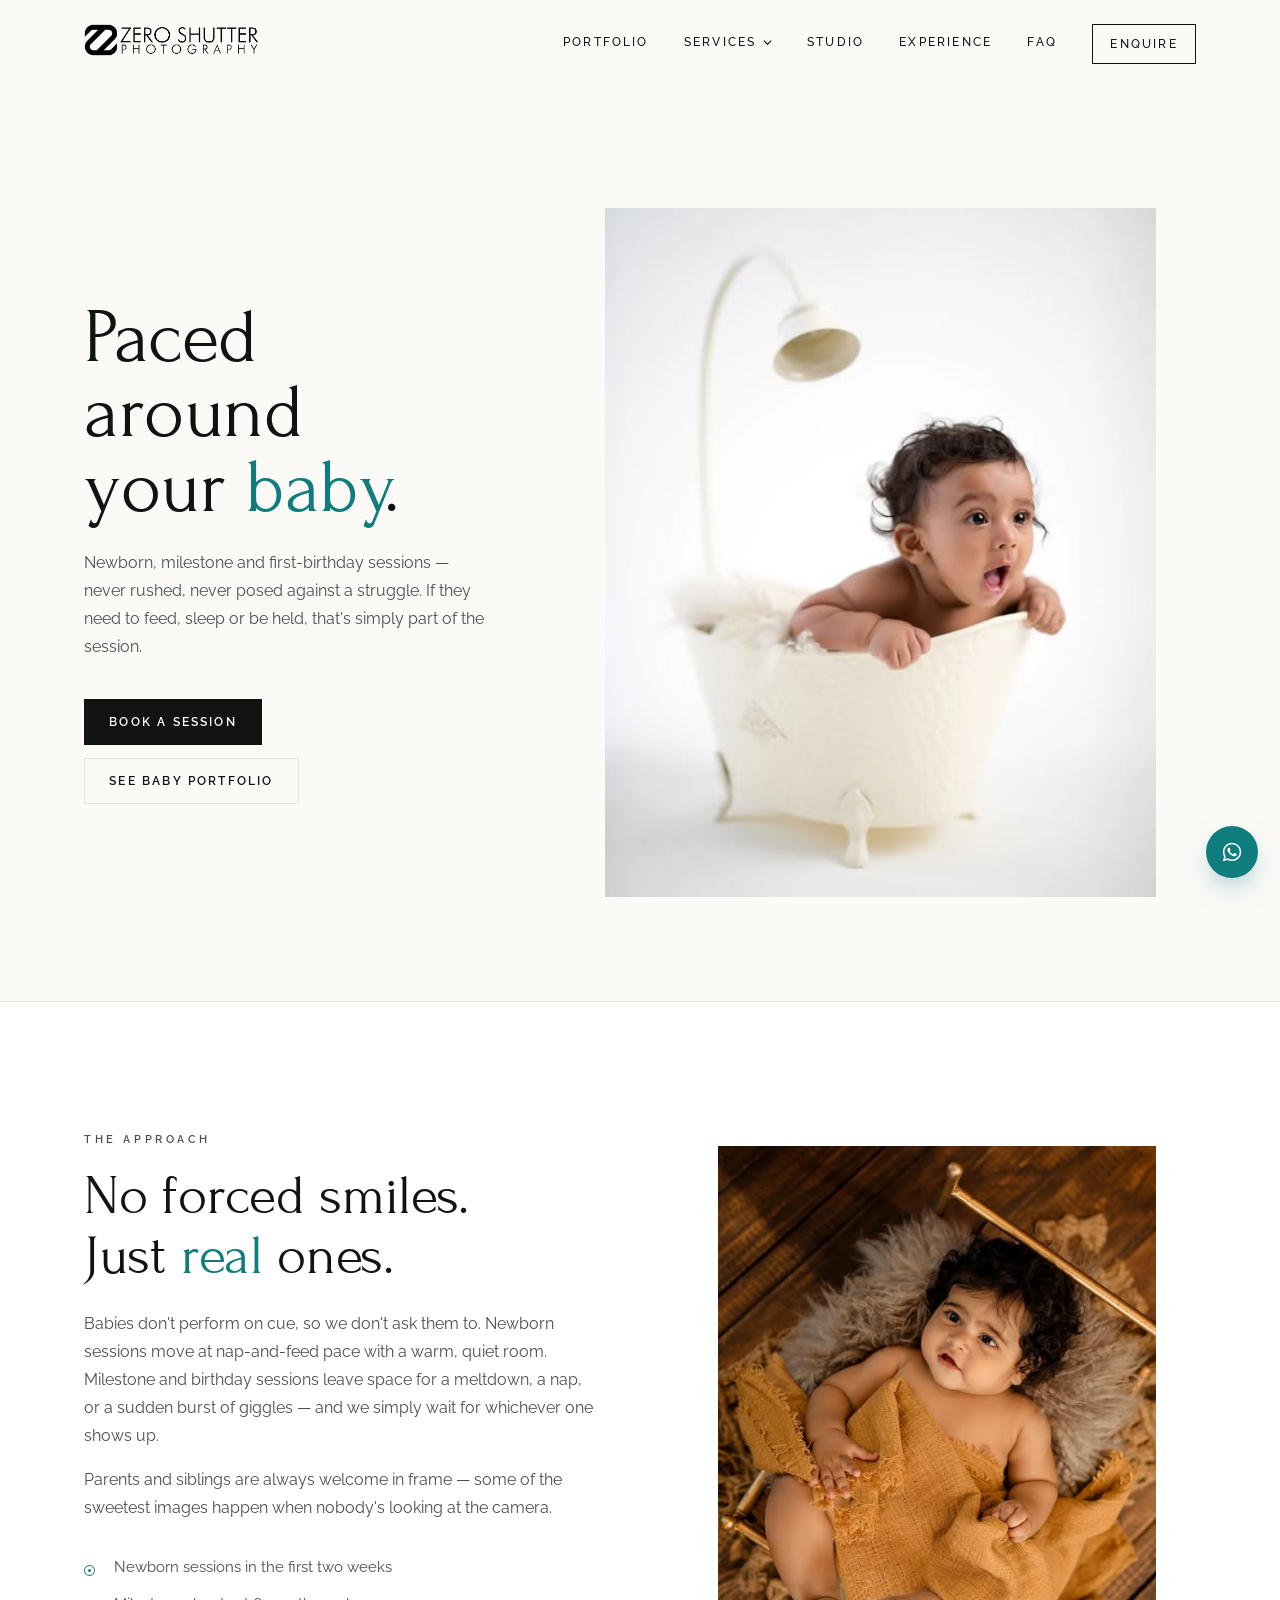
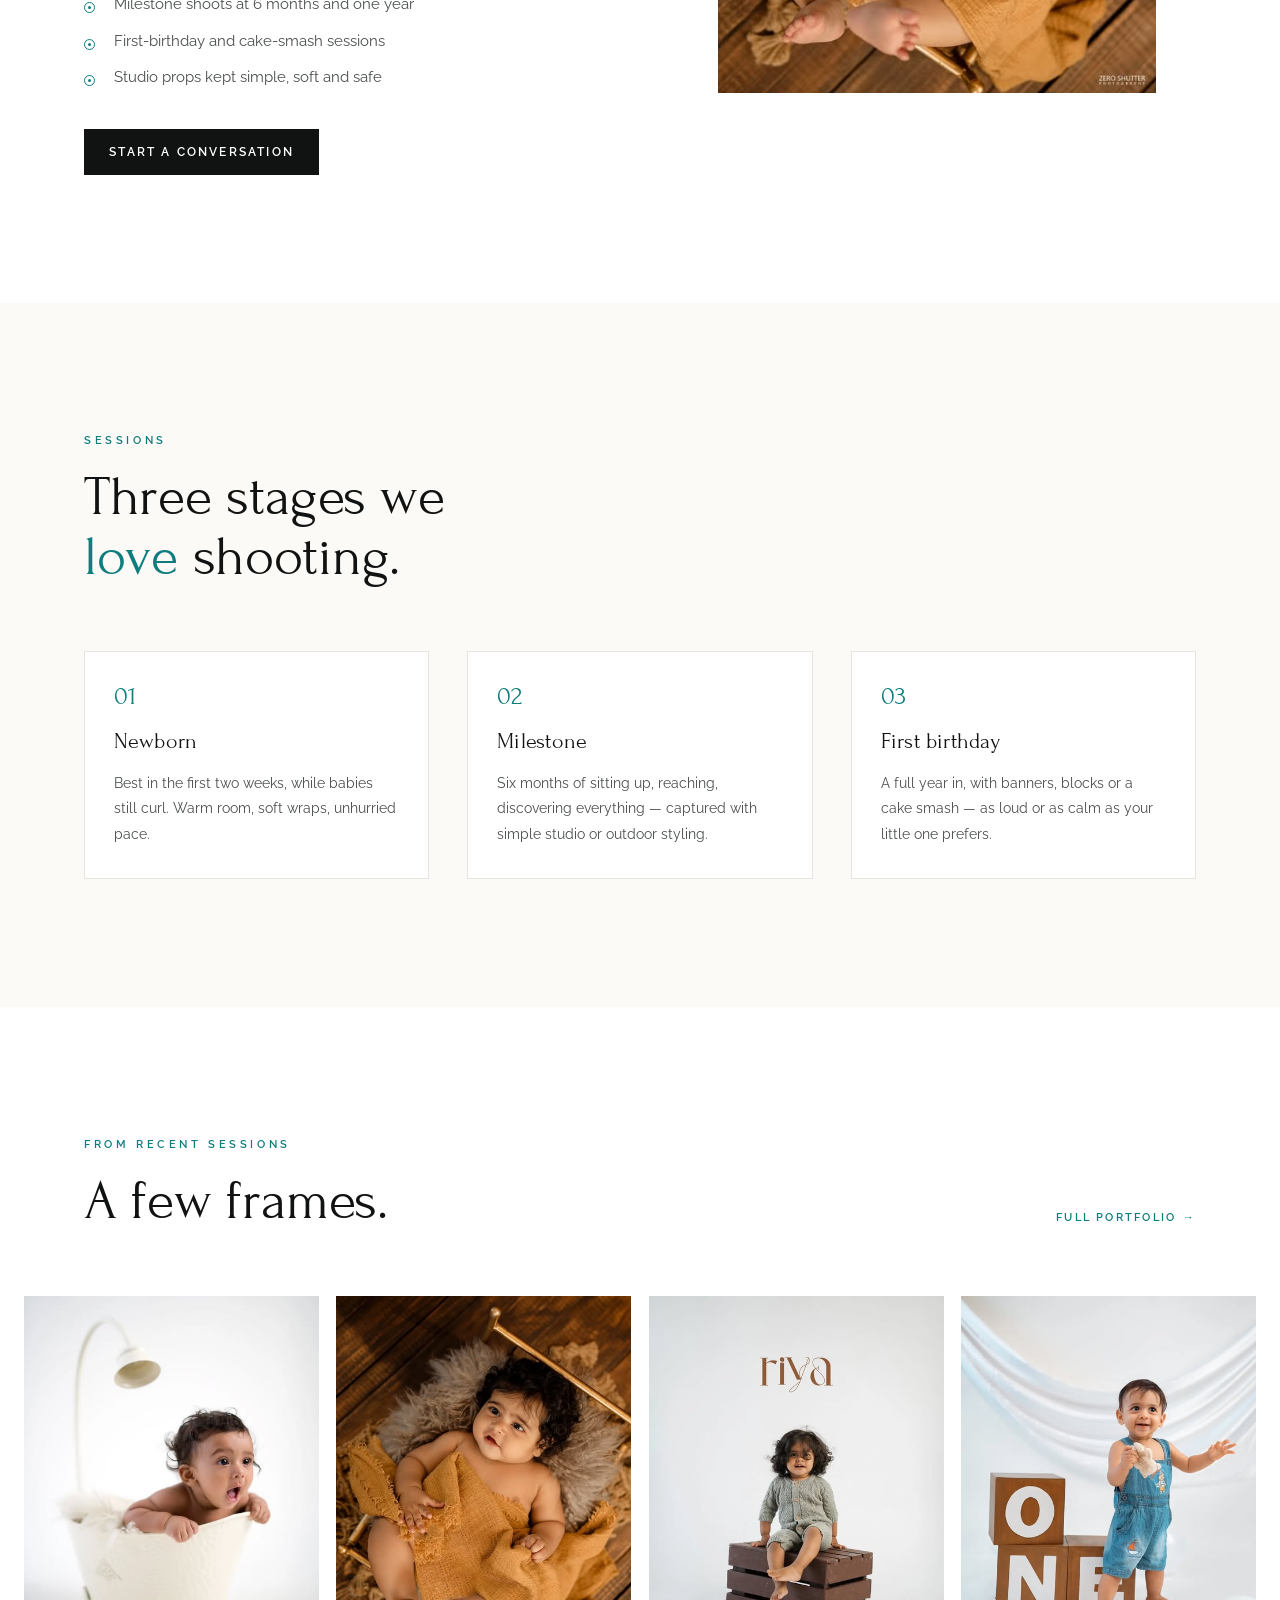
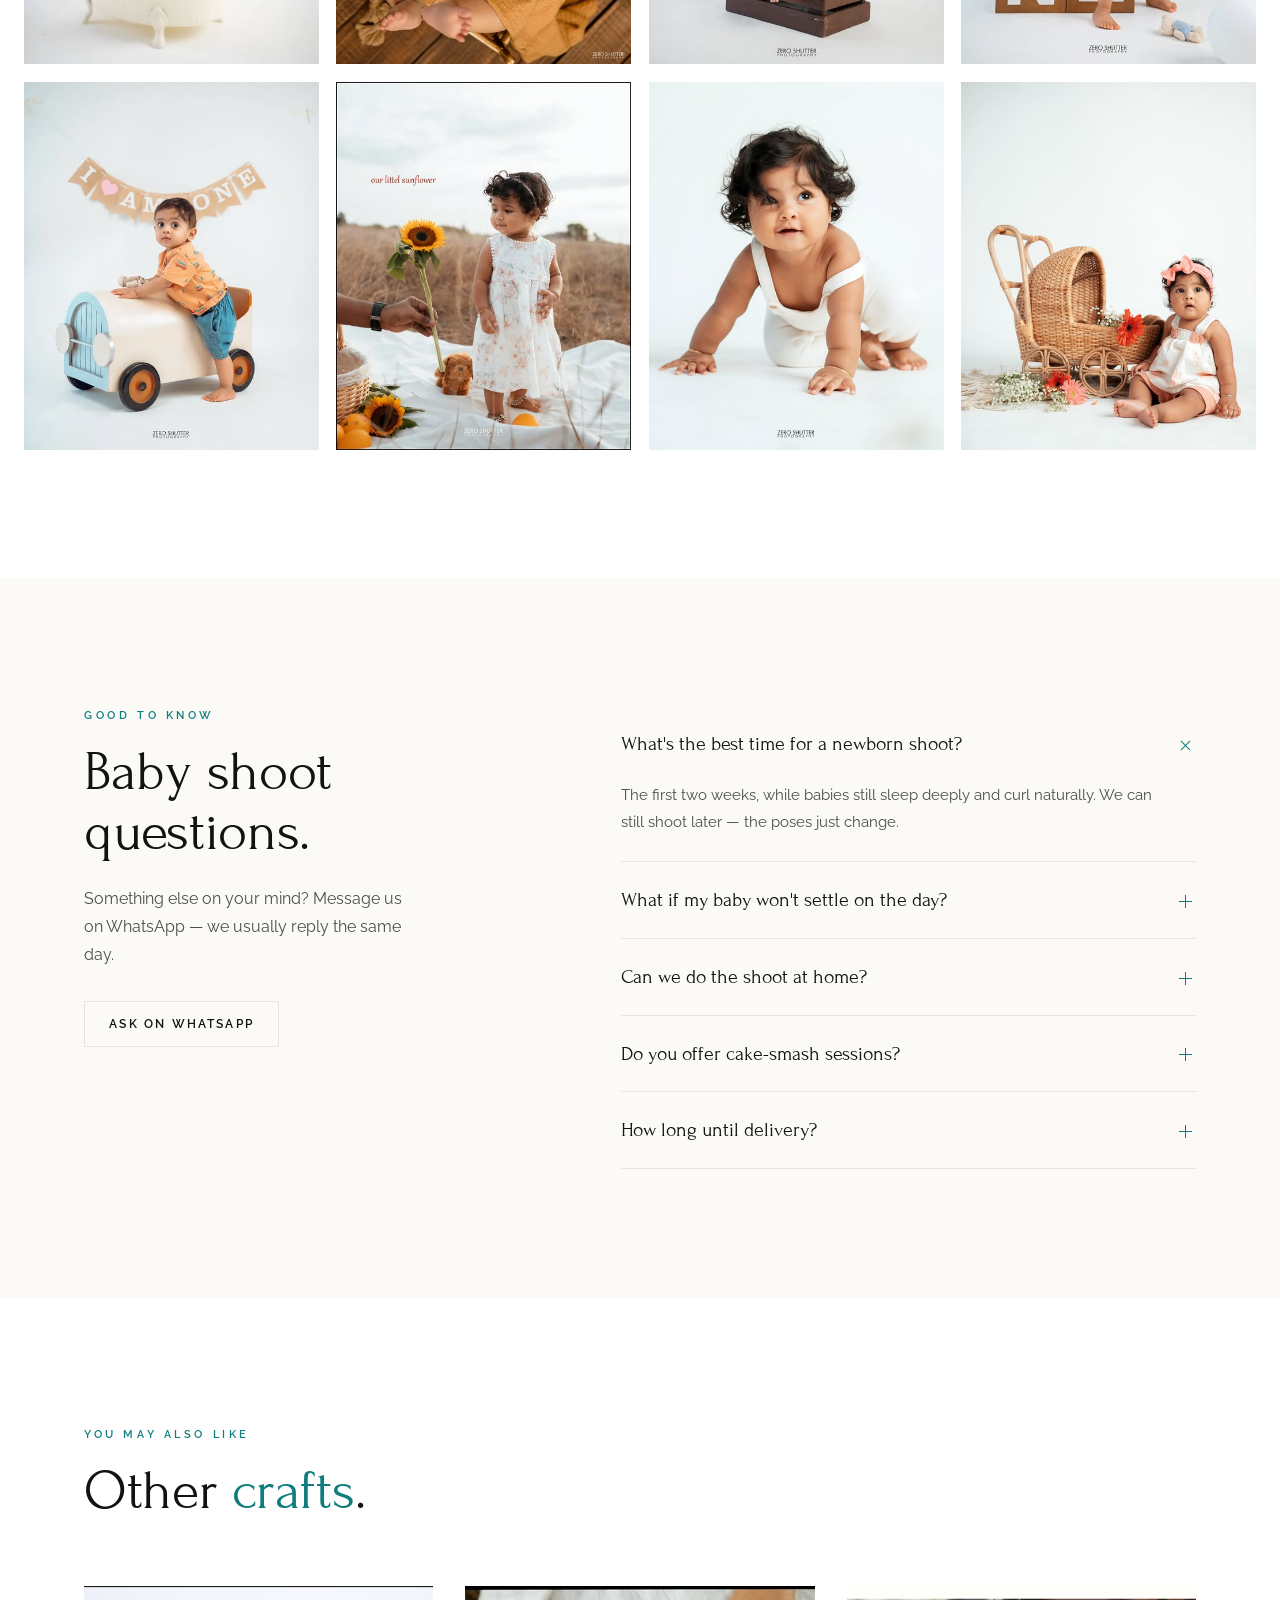
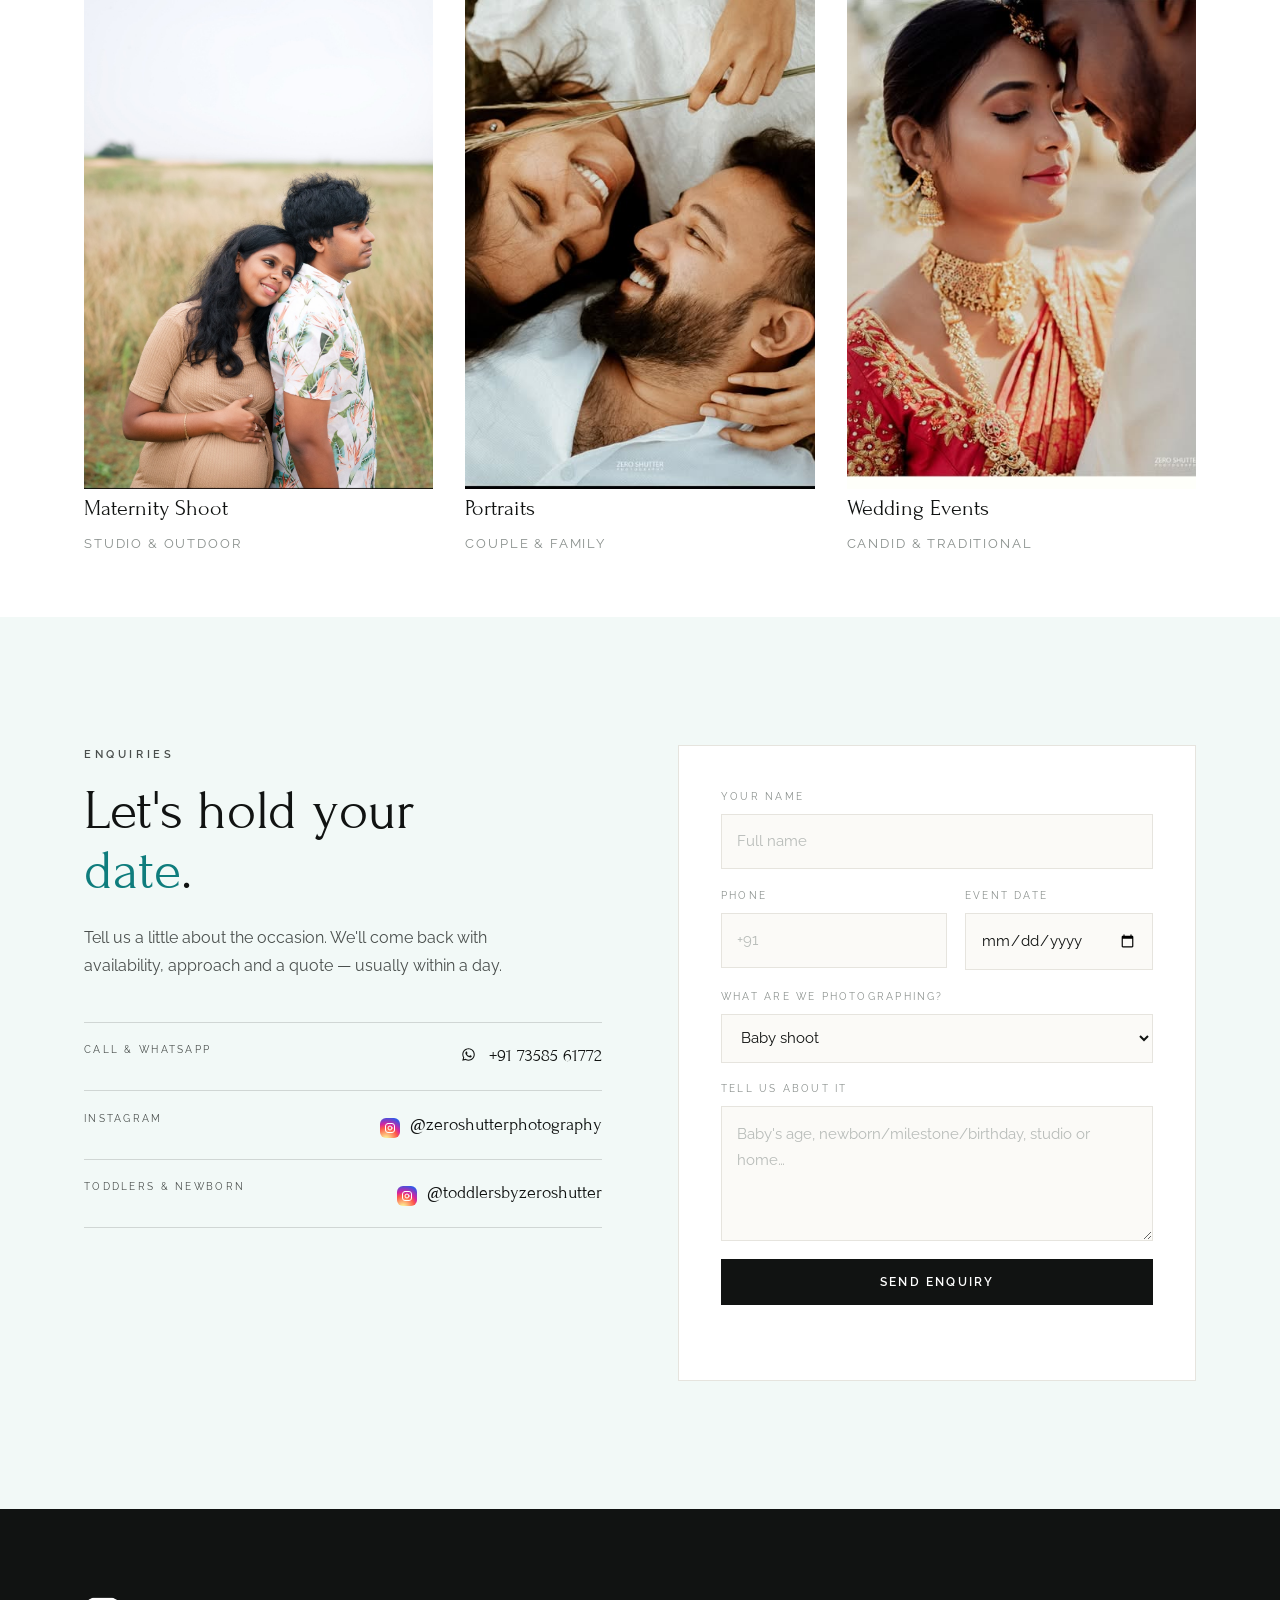
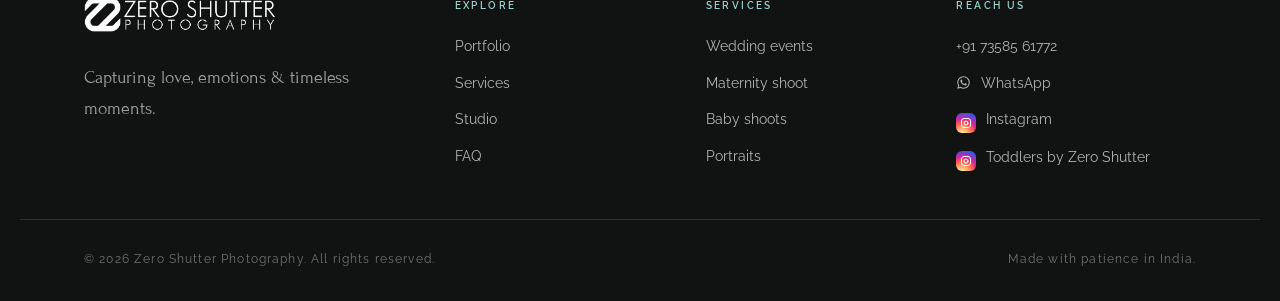
==== baby-shoots.html @ 2035a91a "Add real HD maternity and family photos, replace remaining placeholders Maternity: built a real 4-ph" ====
<!DOCTYPE html>
<html lang="en">
<head>
<meta charset="UTF-8">
<meta name="viewport" content="width=device-width, initial-scale=1.0">
<title>Baby &amp; Newborn Photography — Zero Shutter Photography</title>
<meta name="description" content="Newborn, milestone and first-birthday photography paced entirely around your baby. Studio and outdoor sessions by Zero Shutter Photography.">
<link rel="icon" type="image/png" href="assets/images/favicon-mark.png">
<link rel="preconnect" href="https://fonts.googleapis.com">
<link rel="preconnect" href="https://fonts.gstatic.com" crossorigin>
<link href="https://fonts.googleapis.com/css2?family=Forum&family=Raleway:ital,wght@0,400;0,500;0,600;0,700;1,400&display=swap" rel="stylesheet">
<link rel="stylesheet" href="assets/css/style.css">
</head>
<body>

<header class="site-header" id="siteHeader">
  <div class="shell header__inner">
    <a class="brand" href="index.html" aria-label="Zero Shutter Photography home">
      <img src="assets/images/logo-mark.png" alt="Zero Shutter Photography">
    </a>

    <nav class="nav" id="nav">
      <a href="index.html#work">Portfolio</a>

      <div class="nav__item has-drop">
        <a class="nav__drop-trigger" href="services.html" aria-expanded="false">
          Services
          <svg viewBox="0 0 10 6" aria-hidden="true"><path d="M1 1l4 4 4-4" fill="none" stroke="currentColor" stroke-width="1.3"/></svg>
        </a>
        <div class="drop">
          <div class="drop__inner">
            <a class="drop__item" href="wedding-events.html">
              <span class="drop__thumb"><img src="assets/images/gallery/wedding-4.jpg" alt="" loading="lazy"></span>
              <span class="drop__text"><strong>Wedding Events</strong><em>Candid &middot; Traditional</em></span>
            </a>
            <a class="drop__item" href="maternity-shoot.html">
              <span class="drop__thumb"><img src="assets/images/gallery/maternity-2.jpg" alt="" loading="lazy"></span>
              <span class="drop__text"><strong>Maternity Shoot</strong><em>Studio &middot; Outdoor</em></span>
            </a>
            <a class="drop__item" href="baby-shoots.html">
              <span class="drop__thumb"><img src="assets/images/gallery/baby-1.jpg" alt="" loading="lazy"></span>
              <span class="drop__text"><strong>Baby Shoots</strong><em>Newborn &middot; Milestone</em></span>
            </a>
            <a class="drop__item" href="portraits.html">
              <span class="drop__thumb"><img src="assets/images/gallery/wedding-6.jpg" alt="" loading="lazy"></span>
              <span class="drop__text"><strong>Portraits</strong><em>Couple &middot; Family</em></span>
            </a>
            <a class="drop__all" href="services.html">All services</a>
          </div>
        </div>
      </div>

      <a href="index.html#story">Studio</a>
      <a href="index.html#journal">Experience</a>
      <a href="index.html#faq">FAQ</a>
      <a class="nav__cta" href="#contact">Enquire</a>
    </nav>

    <button class="burger" id="burger" aria-label="Open menu" aria-expanded="false">
      <span></span><span></span>
    </button>
  </div>
</header>

<main id="top">

  <!-- ── PAGE HERO ──────────────────────────────────────── -->
  <section class="page-hero">
    <div class="shell page-hero__grid">
      <div class="page-hero__copy reveal">
        <h1 class="display">Paced around<br>your <em>baby</em>.</h1>
        <p class="lede">
          Newborn, milestone and first-birthday sessions — never rushed, never posed
          against a struggle. If they need to feed, sleep or be held, that's simply
          part of the session.
        </p>
        <div class="page-hero__actions">
          <a class="btn btn--solid" href="#contact">Book a session</a>
          <a class="btn btn--ghost" href="./?filter=baby#work">See baby portfolio</a>
        </div>
      </div>

      <figure class="page-hero__media reveal">
        <img src="assets/images/gallery/baby-1.jpg" alt="Baby in a vintage tub during a bright studio session" loading="eager">
      </figure>
    </div>
  </section>

  <!-- ── DETAIL ─────────────────────────────────────────── -->
  <section class="section">
    <div class="shell detail__grid">
      <div class="detail__copy reveal">
        <p class="eyebrow">The approach</p>
        <h2 class="heading">No forced smiles.<br>Just <em>real</em> ones.</h2>
        <p>
          Babies don't perform on cue, so we don't ask them to. Newborn sessions move at
          nap-and-feed pace with a warm, quiet room. Milestone and birthday sessions leave
          space for a meltdown, a nap, or a sudden burst of giggles — and we simply wait
          for whichever one shows up.
        </p>
        <p>
          Parents and siblings are always welcome in frame — some of the sweetest images
          happen when nobody's looking at the camera.
        </p>
        <ul class="ticks">
          <li>Newborn sessions in the first two weeks</li>
          <li>Milestone shoots at 6 months and one year</li>
          <li>First-birthday and cake-smash sessions</li>
          <li>Studio props kept simple, soft and safe</li>
        </ul>
        <a class="btn btn--solid" href="#contact">Start a conversation</a>
      </div>

      <figure class="page-hero__media reveal">
        <img src="assets/images/gallery/baby-3.jpg" alt="Newborn baby wrapped in mustard cloth on a woven blanket" loading="lazy">
      </figure>
    </div>
  </section>

  <!-- ── WHAT'S INCLUDED ────────────────────────────────── -->
  <section class="section section--tint">
    <div class="shell">
      <header class="section__head reveal">
        <p class="eyebrow">Sessions</p>
        <h2 class="heading">Three stages we <em>love</em> shooting.</h2>
      </header>

      <div class="cards">
        <div class="card reveal">
          <span class="card__num">01</span>
          <h3>Newborn</h3>
          <p>Best in the first two weeks, while babies still curl. Warm room, soft wraps, unhurried pace.</p>
        </div>
        <div class="card reveal">
          <span class="card__num">02</span>
          <h3>Milestone</h3>
          <p>Six months of sitting up, reaching, discovering everything — captured with simple studio or outdoor styling.</p>
        </div>
        <div class="card reveal">
          <span class="card__num">03</span>
          <h3>First birthday</h3>
          <p>A full year in, with banners, blocks or a cake smash — as loud or as calm as your little one prefers.</p>
        </div>
      </div>
    </div>
  </section>

  <!-- ── GALLERY ────────────────────────────────────────── -->
  <section class="section work">
    <div class="shell">
      <header class="section__head section__head--split reveal">
        <div>
          <p class="eyebrow">From recent sessions</p>
          <h2 class="heading">A few frames.</h2>
        </div>
        <a class="link-arrow" href="./?filter=baby#work">Full portfolio</a>
      </header>

      <div class="gallery">
        <figure class="shot reveal"><img src="assets/images/gallery/baby-1.jpg" alt="Baby in a vintage tub during a studio session" loading="lazy"><figcaption>Baby</figcaption></figure>
        <figure class="shot reveal"><img src="assets/images/gallery/baby-3.jpg" alt="Baby resting on a woven blanket" loading="lazy"><figcaption>Baby</figcaption></figure>
        <figure class="shot reveal"><img src="assets/images/gallery/baby-4.jpg" alt="Toddler seated on a wooden crate in studio" loading="lazy"><figcaption>Baby</figcaption></figure>
        <figure class="shot reveal"><img src="assets/images/gallery/baby-5.jpg" alt="One year old with lettered blocks in studio" loading="lazy"><figcaption>Baby</figcaption></figure>
        <figure class="shot reveal"><img src="assets/images/gallery/baby-6.jpg" alt="First birthday shoot with a wooden toy car" loading="lazy"><figcaption>Baby</figcaption></figure>
        <figure class="shot reveal"><img src="assets/images/gallery/baby-7.jpg" alt="Toddler with a sunflower during an outdoor shoot" loading="lazy"><figcaption>Baby</figcaption></figure>
        <figure class="shot reveal"><img src="assets/images/gallery/baby-8.jpg" alt="Baby crawling during a bright studio session" loading="lazy"><figcaption>Baby</figcaption></figure>
        <figure class="shot reveal"><img src="assets/images/gallery/baby-9.jpg" alt="Baby seated beside a cane pram with flowers" loading="lazy"><figcaption>Baby</figcaption></figure>
      </div>
    </div>
  </section>

  <!-- ── FAQ ────────────────────────────────────────────── -->
  <section class="section section--tint faq" id="faq">
    <div class="shell faq__grid">
      <div class="faq__intro reveal">
        <p class="eyebrow">Good to know</p>
        <h2 class="heading">Baby shoot<br>questions.</h2>
        <p class="faq__aside">Something else on your mind? Message us on WhatsApp — we usually reply the same day.</p>
        <a class="btn btn--ghost" href="https://wa.me/917358561772" target="_blank" rel="noopener">Ask on WhatsApp</a>
      </div>

      <div class="accordion reveal">
        <details class="acc" open>
          <summary>What's the best time for a newborn shoot?</summary>
          <div class="acc__body"><p>The first two weeks, while babies still sleep deeply and curl naturally. We can still shoot later — the poses just change.</p></div>
        </details>
        <details class="acc">
          <summary>What if my baby won't settle on the day?</summary>
          <div class="acc__body"><p>That's normal, and we plan for it. Sessions are unhurried with feed and nap breaks built in — we work around your baby, not a schedule.</p></div>
        </details>
        <details class="acc">
          <summary>Can we do the shoot at home?</summary>
          <div class="acc__body"><p>Yes, especially for newborns — familiar surroundings often mean a calmer baby. Studio sessions give us more control over light and backdrop.</p></div>
        </details>
        <details class="acc">
          <summary>Do you offer cake-smash sessions?</summary>
          <div class="acc__body"><p>Yes, as part of first-birthday sessions — we bring a simple, safe set-up and let your little one make as much mess as they like.</p></div>
        </details>
        <details class="acc">
          <summary>How long until delivery?</summary>
          <div class="acc__body"><p>A private preview within a week and the full, hand-graded gallery within two to three weeks.</p></div>
        </details>
      </div>
    </div>
  </section>

  <!-- ── CROSS-LINKS ────────────────────────────────────── -->
  <section class="section">
    <div class="shell">
      <header class="section__head reveal">
        <p class="eyebrow">You may also like</p>
        <h2 class="heading">Other <em>crafts</em>.</h2>
      </header>

      <div class="cross">
        <a class="cross__item reveal" href="maternity-shoot.html">
          <span class="cross__media"><img src="assets/images/gallery/maternity-3.jpg" alt="" loading="lazy"></span>
          <h3>Maternity Shoot</h3>
          <p>Studio &amp; outdoor</p>
        </a>
        <a class="cross__item reveal" href="portraits.html">
          <span class="cross__media"><img src="assets/images/gallery/wedding-6.jpg" alt="" loading="lazy"></span>
          <h3>Portraits</h3>
          <p>Couple &amp; family</p>
        </a>
        <a class="cross__item reveal" href="wedding-events.html">
          <span class="cross__media"><img src="assets/images/gallery/wedding-4.jpg" alt="" loading="lazy"></span>
          <h3>Wedding Events</h3>
          <p>Candid &amp; traditional</p>
        </a>
      </div>
    </div>
  </section>

  <!-- ── CONTACT ────────────────────────────────────────── -->
  <section class="section contact" id="contact">
    <div class="shell contact__grid">
      <div class="contact__copy reveal">
        <p class="eyebrow">Enquiries</p>
        <h2 class="heading">Let's hold your<br><em>date</em>.</h2>
        <p>Tell us a little about the occasion. We'll come back with availability, approach and a quote — usually within a day.</p>

        <ul class="contact__list">
          <li><span>Call &amp; WhatsApp</span><a href="tel:+917358561772"><svg class="ico" viewBox="0 0 24 24" width="15" height="15" aria-hidden="true"><path fill="currentColor" d="M12.04 2c-5.5 0-9.97 4.47-9.97 9.97 0 1.76.46 3.48 1.34 5L2 22l5.2-1.36a9.9 9.9 0 0 0 4.84 1.24h.01c5.5 0 9.97-4.47 9.97-9.97 0-2.66-1.04-5.17-2.92-7.05A9.9 9.9 0 0 0 12.04 2Zm0 18.2h-.01a8.3 8.3 0 0 1-4.22-1.16l-.3-.18-3.13.82.84-3.05-.2-.31a8.26 8.26 0 0 1-1.27-4.4c0-4.57 3.72-8.29 8.3-8.29 2.21 0 4.29.86 5.86 2.43a8.24 8.24 0 0 1 2.42 5.87c0 4.57-3.72 8.27-8.29 8.27Zm4.55-6.2c-.25-.13-1.47-.72-1.7-.81-.23-.08-.4-.12-.56.13-.17.25-.64.8-.79.97-.14.16-.29.19-.54.06-.25-.12-1.05-.39-2-1.23-.74-.66-1.24-1.47-1.38-1.72-.15-.25-.02-.39.11-.51.11-.11.25-.29.37-.44.13-.15.17-.25.25-.41.09-.17.04-.31-.02-.44-.06-.12-.56-1.35-.77-1.85-.2-.48-.4-.42-.56-.43h-.47c-.17 0-.44.06-.66.31-.23.25-.87.85-.87 2.07s.89 2.4 1.02 2.56c.12.17 1.75 2.67 4.23 3.74.59.26 1.05.41 1.41.52.59.19 1.13.16 1.56.1.48-.07 1.47-.6 1.67-1.18.21-.58.21-1.07.15-1.18-.06-.11-.23-.17-.48-.29Z"/></svg> +91 73585 61772</a></li>
          <li><span>Instagram</span><a href="https://www.instagram.com/zeroshutterphotography" target="_blank" rel="noopener"><span class="ico ico--ig-brand"><svg viewBox="0 0 24 24" fill="none" stroke="#fff" stroke-width="2" stroke-linecap="round" stroke-linejoin="round" aria-hidden="true"><rect x="3" y="3" width="18" height="18" rx="5"/><circle cx="12" cy="12" r="4"/><circle cx="17.3" cy="6.7" r=".4" fill="#fff" stroke="none"/></svg></span> @zeroshutterphotography</a></li>
          <li><span>Toddlers &amp; newborn</span><a href="https://www.instagram.com/toddlersbyzeroshutter" target="_blank" rel="noopener"><span class="ico ico--ig-brand"><svg viewBox="0 0 24 24" fill="none" stroke="#fff" stroke-width="2" stroke-linecap="round" stroke-linejoin="round" aria-hidden="true"><rect x="3" y="3" width="18" height="18" rx="5"/><circle cx="12" cy="12" r="4"/><circle cx="17.3" cy="6.7" r=".4" fill="#fff" stroke="none"/></svg></span> @toddlersbyzeroshutter</a></li>
        </ul>
      </div>

      <form class="form reveal" id="enquiryForm" novalidate>
        <div class="field">
          <label for="f-name">Your name</label>
          <input id="f-name" name="name" type="text" required placeholder="Full name">
        </div>
        <div class="field field--half">
          <label for="f-phone">Phone</label>
          <input id="f-phone" name="phone" type="tel" required placeholder="+91">
        </div>
        <div class="field field--half">
          <label for="f-date">Event date</label>
          <input id="f-date" name="date" type="date">
        </div>
        <div class="field">
          <label for="f-service">What are we photographing?</label>
          <select id="f-service" name="service">
            <option>Wedding events</option>
            <option>Maternity shoot</option>
            <option selected>Baby shoot</option>
            <option>Portraits</option>
            <option>Something else</option>
          </select>
        </div>
        <div class="field">
          <label for="f-msg">Tell us about it</label>
          <textarea id="f-msg" name="message" rows="4" placeholder="Baby's age, newborn/milestone/birthday, studio or home…"></textarea>
        </div>
        <button class="btn btn--solid btn--block" type="submit">Send enquiry</button>
        <p class="form__note" id="formNote" role="status"></p>
      </form>
    </div>
  </section>

</main>

<footer class="site-footer">
  <div class="shell footer__grid">
    <div class="footer__brand">
      <img src="assets/images/logo-white.png" alt="Zero Shutter Photography">
      <p>Capturing love, emotions &amp; timeless moments.</p>
    </div>

    <nav class="footer__nav">
      <h4>Explore</h4>
      <a href="index.html#work">Portfolio</a>
      <a href="services.html">Services</a>
      <a href="index.html#story">Studio</a>
      <a href="index.html#faq">FAQ</a>
    </nav>

    <nav class="footer__nav">
      <h4>Services</h4>
      <a href="wedding-events.html">Wedding events</a>
      <a href="maternity-shoot.html">Maternity shoot</a>
      <a href="baby-shoots.html">Baby shoots</a>
      <a href="portraits.html">Portraits</a>
    </nav>

    <div class="footer__nav">
      <h4>Reach us</h4>
      <a href="tel:+917358561772">+91 73585 61772</a>
      <a href="https://wa.me/917358561772" target="_blank" rel="noopener"><svg class="ico" viewBox="0 0 24 24" width="15" height="15" aria-hidden="true"><path fill="currentColor" d="M12.04 2c-5.5 0-9.97 4.47-9.97 9.97 0 1.76.46 3.48 1.34 5L2 22l5.2-1.36a9.9 9.9 0 0 0 4.84 1.24h.01c5.5 0 9.97-4.47 9.97-9.97 0-2.66-1.04-5.17-2.92-7.05A9.9 9.9 0 0 0 12.04 2Zm0 18.2h-.01a8.3 8.3 0 0 1-4.22-1.16l-.3-.18-3.13.82.84-3.05-.2-.31a8.26 8.26 0 0 1-1.27-4.4c0-4.57 3.72-8.29 8.3-8.29 2.21 0 4.29.86 5.86 2.43a8.24 8.24 0 0 1 2.42 5.87c0 4.57-3.72 8.27-8.29 8.27Zm4.55-6.2c-.25-.13-1.47-.72-1.7-.81-.23-.08-.4-.12-.56.13-.17.25-.64.8-.79.97-.14.16-.29.19-.54.06-.25-.12-1.05-.39-2-1.23-.74-.66-1.24-1.47-1.38-1.72-.15-.25-.02-.39.11-.51.11-.11.25-.29.37-.44.13-.15.17-.25.25-.41.09-.17.04-.31-.02-.44-.06-.12-.56-1.35-.77-1.85-.2-.48-.4-.42-.56-.43h-.47c-.17 0-.44.06-.66.31-.23.25-.87.85-.87 2.07s.89 2.4 1.02 2.56c.12.17 1.75 2.67 4.23 3.74.59.26 1.05.41 1.41.52.59.19 1.13.16 1.56.1.48-.07 1.47-.6 1.67-1.18.21-.58.21-1.07.15-1.18-.06-.11-.23-.17-.48-.29Z"/></svg> WhatsApp</a>
      <a href="https://www.instagram.com/zeroshutterphotography" target="_blank" rel="noopener"><span class="ico ico--ig-brand"><svg viewBox="0 0 24 24" fill="none" stroke="#fff" stroke-width="2" stroke-linecap="round" stroke-linejoin="round" aria-hidden="true"><rect x="3" y="3" width="18" height="18" rx="5"/><circle cx="12" cy="12" r="4"/><circle cx="17.3" cy="6.7" r=".4" fill="#fff" stroke="none"/></svg></span> Instagram</a>
      <a href="https://www.instagram.com/toddlersbyzeroshutter" target="_blank" rel="noopener"><span class="ico ico--ig-brand"><svg viewBox="0 0 24 24" fill="none" stroke="#fff" stroke-width="2" stroke-linecap="round" stroke-linejoin="round" aria-hidden="true"><rect x="3" y="3" width="18" height="18" rx="5"/><circle cx="12" cy="12" r="4"/><circle cx="17.3" cy="6.7" r=".4" fill="#fff" stroke="none"/></svg></span> Toddlers by Zero Shutter</a>
    </div>
  </div>

  <div class="shell footer__base">
    <p>&copy; <span id="year"></span> Zero Shutter Photography. All rights reserved.</p>
    <p>Made with patience in India.</p>
  </div>
</footer>

<a class="wa-float" href="https://wa.me/917358561772" target="_blank" rel="noopener" aria-label="Chat on WhatsApp">
  <svg viewBox="0 0 24 24" width="22" height="22" aria-hidden="true"><path fill="currentColor" d="M12.04 2c-5.5 0-9.97 4.47-9.97 9.97 0 1.76.46 3.48 1.34 5L2 22l5.2-1.36a9.9 9.9 0 0 0 4.84 1.24h.01c5.5 0 9.97-4.47 9.97-9.97 0-2.66-1.04-5.17-2.92-7.05A9.9 9.9 0 0 0 12.04 2Zm0 18.2h-.01a8.3 8.3 0 0 1-4.22-1.16l-.3-.18-3.13.82.84-3.05-.2-.31a8.26 8.26 0 0 1-1.27-4.4c0-4.57 3.72-8.29 8.3-8.29 2.21 0 4.29.86 5.86 2.43a8.24 8.24 0 0 1 2.42 5.87c0 4.57-3.72 8.27-8.29 8.27Zm4.55-6.2c-.25-.13-1.47-.72-1.7-.81-.23-.08-.4-.12-.56.13-.17.25-.64.8-.79.97-.14.16-.29.19-.54.06-.25-.12-1.05-.39-2-1.23-.74-.66-1.24-1.47-1.38-1.72-.15-.25-.02-.39.11-.51.11-.11.25-.29.37-.44.13-.15.17-.25.25-.41.09-.17.04-.31-.02-.44-.06-.12-.56-1.35-.77-1.85-.2-.48-.4-.42-.56-.43h-.47c-.17 0-.44.06-.66.31-.23.25-.87.85-.87 2.07s.89 2.4 1.02 2.56c.12.17 1.75 2.67 4.23 3.74.59.26 1.05.41 1.41.52.59.19 1.13.16 1.56.1.48-.07 1.47-.6 1.67-1.18.21-.58.21-1.07.15-1.18-.06-.11-.23-.17-.48-.29Z"/></svg>
</a>

<script src="assets/js/main.js"></script>
</body>
</html>
---- assets/css/style.css ----
/* ─────────────────────────────────────────────────────────
   Zero Shutter Photography
   ───────────────────────────────────────────────────────── */

:root{
  --ink:#111312;
  --ink-soft:#4a4f4d;
  --ink-mute:#8a908d;
  --paper:#ffffff;
  --paper-tint:#f7f6f3;
  --paper-warm:#fbfaf7;
  --line:#e6e4de;

  --teal:#0f7d7d;
  --teal-deep:#0a5f60;
  --teal-mist:#9ed5d1;
  --teal-wash:#eef7f6;
  --sage:#f2f9f7;

  --shell:1240px;
  --gutter:clamp(20px, 5vw, 64px);

  --serif:"Forum", "Times New Roman", serif;
  --sans:"Raleway", -apple-system, "Segoe UI", sans-serif;

  --ease:cubic-bezier(.22,.61,.36,1);
}

*,*::before,*::after{box-sizing:border-box;}

html{scroll-behavior:smooth;-webkit-text-size-adjust:100%;scroll-padding-top:90px;}

body{
  margin:0;
  background:var(--paper);
  color:var(--ink);
  font-family:var(--sans);
  font-weight:400;
  font-size:16px;
  line-height:1.75;
  -webkit-font-smoothing:antialiased;
  overflow-x:hidden;
}

img{max-width:100%;display:block;}
a{color:inherit;text-decoration:none;}
button{font:inherit;color:inherit;background:none;border:0;cursor:pointer;}

.shell{
  width:100%;
  max-width:var(--shell);
  margin-inline:auto;
  padding-inline:var(--gutter);
}

/* ── Type ─────────────────────────────────────────────── */
.display{
  font-family:var(--serif);
  font-weight:400;
  font-size:clamp(3rem, 7.5vw, 6rem);
  line-height:.98;
  letter-spacing:-.005em;
  margin:0 0 1.4rem;
}
.display em, .heading em{font-style:normal;color:var(--teal);}

.heading{
  font-family:var(--serif);
  font-weight:400;
  font-size:clamp(2.1rem, 4.4vw, 3.6rem);
  line-height:1.06;
  letter-spacing:-.005em;
  margin:0;
}
.heading--light{color:var(--paper);}
.heading--light em{color:var(--teal-mist);}

.eyebrow{
  font-size:.7rem;
  letter-spacing:.32em;
  text-transform:uppercase;
  color:var(--teal);
  font-weight:600;
  margin:0 0 1.1rem;
}
.eyebrow--light{color:var(--teal-mist);}

.lede{
  font-size:clamp(1rem,1.25vw,1.12rem);
  color:var(--ink-soft);
  max-width:44ch;
  margin:0 0 2.4rem;
}

/* ── Buttons ──────────────────────────────────────────── */
.btn{
  display:inline-flex;
  align-items:center;
  justify-content:center;
  gap:.6em;
  padding:1.02em 2.1em;
  font-size:.72rem;
  letter-spacing:.19em;
  text-transform:uppercase;
  font-weight:600;
  border:1px solid var(--ink);
  transition:.45s var(--ease);
  white-space:nowrap;
}
.btn--solid{background:var(--ink);color:var(--paper);}
.btn--solid:hover{background:var(--teal);border-color:var(--teal);}
.btn--ghost{border-color:var(--line);color:var(--ink);}
.btn--ghost:hover{border-color:var(--ink);background:var(--ink);color:var(--paper);}
.btn--block{width:100%;}

.link-arrow{
  display:inline-flex;
  align-items:center;
  gap:.55em;
  font-size:.7rem;
  font-weight:600;
  letter-spacing:.2em;
  text-transform:uppercase;
  color:var(--teal);
  padding-bottom:.3em;
  border-bottom:1px solid transparent;
  transition:.35s var(--ease);
}
.link-arrow::after{content:"→";transition:transform .35s var(--ease);}
.link-arrow:hover{border-color:var(--teal);}
.link-arrow:hover::after{transform:translateX(5px);}

/* ── Loader ───────────────────────────────────────────── */
.loader{
  position:fixed;inset:0;z-index:999;
  background:var(--paper);
  display:grid;place-items:center;
  transition:opacity .7s var(--ease), visibility .7s;
}
.loader.is-done{opacity:0;visibility:hidden;}
.loader__mark img{width:min(260px,55vw);opacity:0;animation:markIn 1.1s var(--ease) forwards;}
@keyframes markIn{to{opacity:1;}}

/* ── Header ───────────────────────────────────────────── */
.site-header{
  position:fixed;top:0;left:0;right:0;z-index:100;
  background:rgba(255,255,255,0);
  transition:background .45s var(--ease), box-shadow .45s var(--ease), padding .45s var(--ease);
  padding:1.5rem 0;
}
.site-header.is-stuck{
  background:rgba(255,255,255,.94);
  backdrop-filter:saturate(180%) blur(14px);
  box-shadow:0 1px 0 var(--line);
  padding:.85rem 0;
}
.header__inner{display:flex;align-items:center;justify-content:space-between;gap:2rem;}

.brand img{
  height:40px;width:auto;object-fit:contain;
  transition:height .45s var(--ease);
}
.site-header.is-stuck .brand img{height:32px;}

.nav{display:flex;align-items:center;gap:2.2rem;}
/* Direct children only — the services dropdown carries its own type scale. */
.nav > a,
.nav__drop-trigger{
  font-size:.72rem;
  letter-spacing:.19em;
  text-transform:uppercase;
  font-weight:500;
  position:relative;
  padding-bottom:.25em;
}
.nav > a:not(.nav__cta)::after,
.nav__drop-trigger::after{
  content:"";position:absolute;left:0;bottom:0;
  width:0;height:1px;background:var(--teal);
  transition:width .4s var(--ease);
}
.nav > a:not(.nav__cta):hover::after,
.has-drop:hover .nav__drop-trigger::after{width:100%;}
.nav__cta{
  border:1px solid var(--ink);
  padding:.75em 1.5em !important;
  transition:.4s var(--ease);
}
.nav__cta:hover{background:var(--ink);color:var(--paper);}

/* Header floats over the full-bleed hero photo (homepage only) until scrolled,
   so it needs a light treatment there — the mobile drawer keeps its own dark
   text regardless, since it opens on a solid white panel. */
.has-photo-hero .site-header:not(.is-stuck) .brand img{filter:brightness(0) invert(1);}
.has-photo-hero .site-header:not(.is-stuck) .nav:not(.is-open) > a:not(.nav__cta),
.has-photo-hero .site-header:not(.is-stuck) .nav:not(.is-open) .nav__drop-trigger{color:#fff;}
.has-photo-hero .site-header:not(.is-stuck) .nav:not(.is-open) > a:not(.nav__cta)::after,
.has-photo-hero .site-header:not(.is-stuck) .nav:not(.is-open) .nav__drop-trigger::after{background:#fff;}
.has-photo-hero .site-header:not(.is-stuck) .nav:not(.is-open) .nav__cta{border-color:rgba(255,255,255,.7);color:#fff;}
.has-photo-hero .site-header:not(.is-stuck) .nav:not(.is-open) .nav__cta:hover{background:#fff;color:var(--ink);}
.has-photo-hero .site-header:not(.is-stuck) .burger span{background:#fff;}
/* The X sits over the drawer's own white panel once it's open, not the photo — keep it dark there. */
.has-photo-hero .site-header:not(.is-stuck) .burger.is-open span{background:var(--ink);}

.burger{display:none;width:30px;height:20px;position:relative;}
.burger span{
  position:absolute;left:0;width:100%;height:1px;background:var(--ink);
  transition:.4s var(--ease);
}
.burger span:nth-child(1){top:5px;}
.burger span:nth-child(2){top:13px;}
.burger.is-open span:nth-child(1){top:9px;transform:rotate(45deg);}
.burger.is-open span:nth-child(2){top:9px;transform:rotate(-45deg);}

/* ── Hero ─────────────────────────────────────────────── */
.hero{
  position:relative;
  height:min(94vh, 940px);
  min-height:600px;
  overflow:hidden;
  background:var(--ink);
}

/* Full-bleed three-slide banner, auto-advancing. */
.hero__gallery{
  position:absolute;inset:0;
}

.hero__slider{position:relative;width:100%;height:100%;overflow:hidden;}
.hero__slide{
  position:absolute;inset:0;margin:0;
  transform:translateX(100%);
  transition:transform 1.1s var(--ease);
}
.hero__slide.is-active{transform:translateX(0);}
.hero__slide.is-prev{transform:translateX(-100%);}
.hero__slide-img{width:100%;height:100%;object-fit:cover;}
/* This photo's faces sit in the top third; nudge slightly to keep them clear of the text zone below. */
.hero__slide--1 .hero__slide-img{object-position:center 22%;}

.hero__scrim{
  position:absolute;inset:0;pointer-events:none;
  background:
    linear-gradient(180deg, rgba(9,11,10,.55) 0%, rgba(9,11,10,0) 18%),
    linear-gradient(0deg, rgba(9,11,10,.8) 0%, rgba(9,11,10,.32) 40%, rgba(9,11,10,0) 64%),
    linear-gradient(90deg, rgba(9,11,10,.4) 0%, rgba(9,11,10,0) 46%);
}

.hero__overlay{
  position:absolute;left:0;right:0;bottom:clamp(1.6rem,4vh,3rem);z-index:2;
}
.hero__overlay .eyebrow{color:#fff;margin-bottom:.7rem;}
.hero__overlay .display{
  color:#fff;margin-bottom:.9rem;
  font-size:clamp(2.3rem,5.4vw,4.2rem);
}
.hero__overlay .display em{color:var(--teal-mist);}
.hero__overlay .lede{
  color:rgba(255,255,255,.85);max-width:36ch;
  font-size:.92rem;line-height:1.5;margin-bottom:1.7rem;
}
.hero__overlay .btn--ghost{border-color:rgba(255,255,255,.55);color:#fff;}
.hero__overlay .btn--ghost:hover{background:#fff;border-color:#fff;color:var(--ink);}
.hero__actions{display:flex;flex-wrap:wrap;gap:.85rem;}

.hero__scroll{
  position:absolute;right:var(--gutter);bottom:2rem;z-index:2;
  display:flex;align-items:center;gap:.8rem;
  font-size:.62rem;letter-spacing:.3em;text-transform:uppercase;
  color:rgba(255,255,255,.8);
}
.hero__scroll span{
  display:block;width:52px;height:1px;background:rgba(255,255,255,.32);position:relative;overflow:hidden;
}
.hero__scroll span::after{
  content:"";position:absolute;inset:0;background:var(--teal-mist);
  transform:translateX(-100%);animation:scrollLine 2.6s var(--ease) infinite;
}
@keyframes scrollLine{50%{transform:translateX(0);}100%{transform:translateX(100%);}}

/* ── Marquee ──────────────────────────────────────────── */
.marquee{
  border-block:1px solid var(--line);
  padding:1.15rem 0;overflow:hidden;
}
.marquee__track{
  display:flex;align-items:center;gap:2.5rem;
  white-space:nowrap;width:max-content;
  animation:marquee 38s linear infinite;
}
.marquee__track span{
  font-family:var(--serif);font-size:1.5rem;font-style:normal;
  color:var(--ink-soft);
}
.marquee__track i{color:var(--teal-mist);font-style:normal;font-size:.8rem;}
@keyframes marquee{to{transform:translateX(-33.33%);}}

/* ── Sections ─────────────────────────────────────────── */
.section{padding:clamp(4.5rem,10vw,8.5rem) 0;}
.section--tint{background:var(--paper-warm);}
.section--dark{background:var(--ink);color:var(--paper);}

.section__head{margin-bottom:clamp(2.5rem,5vw,4.2rem);max-width:38ch;}
.section__head--split{
  display:flex;flex-wrap:wrap;align-items:flex-end;justify-content:space-between;
  gap:1.5rem;max-width:none;
}
.section__note{
  color:var(--ink-mute);max-width:32ch;font-size:.95rem;margin:0;
}

/* ── Statement ────────────────────────────────────────── */
.statement{padding:clamp(4rem,9vw,7rem) 0;}
.statement__text{
  font-family:var(--serif);
  font-size:clamp(1.5rem,3.1vw,2.5rem);
  line-height:1.34;font-weight:400;
  max-width:46ch;margin:0 auto 3.5rem;
  text-align:center;color:var(--ink);
  text-wrap:balance;
}
.statement__text em{font-style:normal;color:var(--teal);}
.statement__meta{
  display:flex;flex-wrap:wrap;justify-content:center;
  gap:clamp(2rem,7vw,6rem);
  padding-top:2.6rem;border-top:1px solid var(--line);
}
.statement__meta div{text-align:center;}
.statement__meta strong{
  display:block;font-family:var(--serif);font-weight:400;
  font-size:clamp(1.9rem,3vw,2.6rem);line-height:1.1;color:var(--teal);
}
.statement__meta span{
  font-size:.68rem;letter-spacing:.2em;text-transform:uppercase;color:var(--ink-mute);
}

/* ── Services ─────────────────────────────────────────── */
.svc-grid{
  display:grid;
  grid-template-columns:repeat(4,1fr);
  gap:clamp(1.2rem,2.6vw,2.2rem);
}
.svc h3{
  font-family:var(--serif);font-weight:400;
  font-size:1.55rem;line-height:1.2;margin:1.35rem 0 .6rem;
}
.svc p{color:var(--ink-soft);font-size:.92rem;margin:0 0 1.1rem;}
.svc__media{
  display:block;position:relative;overflow:hidden;
  aspect-ratio:3/4;background:var(--paper-tint);
}
.svc__media img{
  width:100%;height:100%;object-fit:cover;
  transition:transform 1.3s var(--ease), filter .6s var(--ease);
}
.svc__media:hover img{transform:scale(1.06);}
.svc__media::after{
  content:"";position:absolute;inset:0;
  background:linear-gradient(180deg,transparent 55%,rgba(17,19,18,.35));
  opacity:0;transition:opacity .5s var(--ease);
}
.svc__media:hover::after{opacity:1;}
.svc__index{
  position:absolute;top:1rem;left:1rem;z-index:2;
  font-size:.65rem;letter-spacing:.2em;color:var(--paper);
  mix-blend-mode:difference;
}

/* ── Portfolio ────────────────────────────────────────── */
.filters{
  display:flex;flex-wrap:wrap;gap:.5rem;
  margin-bottom:clamp(1.8rem,3.5vw,2.8rem);
}
.filter{
  padding:.7em 1.5em;
  font-size:.68rem;font-weight:500;letter-spacing:.19em;text-transform:uppercase;
  border:1px solid var(--line);color:var(--ink-soft);
  transition:.35s var(--ease);
  white-space:nowrap;flex:none;
}
.filter:hover{border-color:var(--ink);color:var(--ink);}
.filter.is-active{background:var(--ink);border-color:var(--ink);color:var(--paper);}

/* Breaks out of .shell to run full viewport width — only this grid, nothing
   else in the section. */
.gallery{
  display:grid;
  grid-template-columns:repeat(4,1fr);
  gap:clamp(.7rem,1.4vw,1.1rem);
  width:100vw;
  margin-left:calc(50% - 50vw);
  margin-right:calc(50% - 50vw);
  padding-inline:clamp(10px,2vw,24px);
}
.shot{
  margin:0;position:relative;overflow:hidden;cursor:zoom-in;
  aspect-ratio:4/5;background:var(--paper-tint);
}
.shot img{
  width:100%;height:100%;object-fit:cover;
  transition:transform 1.3s var(--ease);
}
.shot:hover img{transform:scale(1.06);}
.shot figcaption{
  position:absolute;left:0;right:0;bottom:0;
  padding:1.5rem 1rem .95rem;
  font-size:.63rem;letter-spacing:.24em;text-transform:uppercase;color:var(--paper);
  background:linear-gradient(180deg,transparent,rgba(17,19,18,.62));
  opacity:0;transform:translateY(8px);
  transition:.45s var(--ease);
}
.shot:hover figcaption{opacity:1;transform:none;}
.shot.is-hidden{display:none;}
.shot--more{display:none;}
.shot:nth-child(6n+1){aspect-ratio:4/5;}

.gallery__more{
  display:flex;justify-content:center;
  margin-top:clamp(2rem,4vw,3rem);
}
.gallery__more.is-done{display:none;}

/* ── Story ────────────────────────────────────────────── */
.story__grid{
  display:grid;grid-template-columns:.85fr 1fr;
  gap:clamp(2.4rem,6vw,5.5rem);align-items:center;
}
.story__media{position:relative;}
.story__media img{
  width:100%;aspect-ratio:3/4;object-fit:cover;
  box-shadow:0 34px 70px -40px rgba(17,19,18,.5);
}
.story__badge{
  position:absolute;right:-1.5rem;bottom:2.2rem;
  background:var(--paper);padding:1.35rem 1.7rem;
  text-align:center;box-shadow:0 20px 45px -28px rgba(17,19,18,.45);
}
.story__badge span{
  display:block;font-size:.58rem;letter-spacing:.28em;
  text-transform:uppercase;color:var(--ink-mute);
}
.story__badge strong{
  display:block;font-family:var(--serif);font-weight:400;
  font-size:1.2rem;color:var(--teal);margin:.15rem 0;letter-spacing:.02em;
}
.story__copy p{color:var(--ink-soft);max-width:52ch;}
.story__copy .heading{margin-bottom:1.5rem;}

.ticks{list-style:none;padding:0;margin:2rem 0 2.4rem;}
.ticks li{
  position:relative;padding-left:1.9rem;margin-bottom:.65rem;
  font-size:.94rem;color:var(--ink-soft);
}
.ticks li::before{
  content:"";position:absolute;left:0;top:.72em;
  width:11px;height:11px;border:1px solid var(--teal);
  border-radius:50%;
}
.ticks li::after{
  content:"";position:absolute;left:4px;top:calc(.72em + 4px);
  width:3px;height:3px;background:var(--teal);border-radius:50%;
}

/* ── Journey icon (Experience section) ────────────────── */
.section__head--journal{max-width:none;}
.section__head--journal .heading{white-space:nowrap;}

.journey-icon{display:block;margin-bottom:1.1rem;overflow:visible;}
.journey-icon__path{
  fill:none;stroke:var(--teal-mist);stroke-width:1.4;
  stroke-dasharray:150;stroke-dashoffset:150;
  transition:stroke-dashoffset 1.2s var(--ease) .1s;
}
.journey-icon__dot{
  fill:var(--teal-mist);opacity:0;
  transform-origin:center;transform:scale(0);
  transition:opacity .4s var(--ease), transform .4s var(--ease);
}
.section__head--journal.is-in .journey-icon__path{stroke-dashoffset:0;}
.section__head--journal.is-in .journey-icon__dot{opacity:1;transform:scale(1);}
.section__head--journal.is-in .journey-icon__dot:nth-of-type(1){transition-delay:.1s;}
.section__head--journal.is-in .journey-icon__dot:nth-of-type(2){transition-delay:.45s;}
.section__head--journal.is-in .journey-icon__dot:nth-of-type(3){transition-delay:.8s;}
.section__head--journal.is-in .journey-icon__dot:nth-of-type(4){transition-delay:1.15s;}

/* ── Steps ────────────────────────────────────────────── */
.steps{
  list-style:none;padding:0;margin:0;
  display:grid;grid-template-columns:repeat(4,1fr);
  gap:clamp(1.5rem,3vw,2.6rem);
}
.step{padding-top:1.6rem;border-top:1px solid rgba(255,255,255,.16);}
.step-icon{display:block;margin-bottom:1.3rem;overflow:visible;}
.step-icon__path{
  fill:none;stroke:var(--teal-mist);stroke-width:1.3;
  stroke-linecap:round;stroke-linejoin:round;
  stroke-dasharray:100;stroke-dashoffset:100;
  transition:stroke-dashoffset 1s var(--ease);
}
.step-icon__path--b{stroke-dasharray:50;stroke-dashoffset:50;transition-delay:.4s;}
.step.is-in .step-icon__path{stroke-dashoffset:0;}
.steps li:nth-child(2).is-in .step-icon__path{transition-delay:.08s;}
.steps li:nth-child(2).is-in .step-icon__path--b{transition-delay:.48s;}
.steps li:nth-child(3).is-in .step-icon__path{transition-delay:.16s;}
.steps li:nth-child(3).is-in .step-icon__path--b{transition-delay:.56s;}
.steps li:nth-child(4).is-in .step-icon__path{transition-delay:.24s;}
.steps li:nth-child(4).is-in .step-icon__path--b{transition-delay:.64s;}
.step__num{
  display:block;font-family:var(--serif);font-size:.95rem;
  color:var(--teal-mist);letter-spacing:.2em;margin-bottom:1rem;
}
.step h3{
  font-family:var(--serif);font-weight:400;font-size:1.4rem;
  margin:0 0 .6rem;color:var(--paper);
}
.step p{color:rgba(255,255,255,.62);font-size:.92rem;margin:0;}

/* ── Quotes ───────────────────────────────────────────── */
.quotes{background:var(--paper-warm);}

.section__head--quotes{max-width:none;}
.section__head--quotes .heading{white-space:nowrap;}

.quote-carousel{
  position:relative;
  display:flex;align-items:center;gap:clamp(.7rem,2vw,1.4rem);
}
.quote-track{
  flex:1;display:flex;gap:clamp(1.2rem,2.4vw,1.8rem);
  overflow-x:auto;scroll-snap-type:x mandatory;scroll-behavior:smooth;
  -webkit-overflow-scrolling:touch;scrollbar-width:none;
  margin:0;padding:.3rem .1rem .8rem;
}
.quote-track::-webkit-scrollbar{display:none;}

.quote{
  scroll-snap-align:start;flex:0 0 auto;
  width:calc((100% - 2 * clamp(1.2rem,2.4vw,1.8rem)) / 3);
  margin:0;padding:2.6rem 2.2rem 2.3rem;
  background:var(--paper);border:1px solid var(--line);
  box-shadow:0 26px 54px -36px rgba(17,19,18,.3);
  display:flex;flex-direction:column;justify-content:space-between;
  transition:transform .4s var(--ease), box-shadow .4s var(--ease);
}
.quote:hover{
  transform:translateY(-5px);
  box-shadow:0 34px 64px -32px rgba(17,19,18,.4);
}
.quote__mark{
  display:block;font-family:var(--serif);font-size:3.6rem;
  line-height:1;color:var(--teal-mist);margin-bottom:.2rem;
}
.quote p{
  font-family:var(--serif);font-size:1.4rem;line-height:1.48;
  font-style:normal;color:var(--ink);margin:0 0 2rem;
}
.quote cite{
  font-style:normal;font-family:var(--serif);font-size:1.05rem;
  letter-spacing:.01em;color:var(--ink);display:block;
}
.quote cite span{
  display:block;color:var(--ink-mute);letter-spacing:.16em;
  text-transform:uppercase;font-size:.65rem;margin-top:.4rem;
}

.quote-arrow{
  flex:none;width:44px;height:44px;border-radius:50%;
  display:grid;place-items:center;
  border:1px solid var(--line);color:var(--ink);
  transition:.35s var(--ease);
}
.quote-arrow:hover{border-color:var(--ink);background:var(--ink);color:var(--paper);}
.quote-arrow:disabled{opacity:.3;pointer-events:none;}

.quote-dots{
  display:flex;justify-content:center;gap:.5rem;margin-top:clamp(1.6rem,3vw,2.2rem);
}
.quote-dots__dot{
  width:8px;height:8px;border-radius:50%;padding:0;
  background:var(--line);transition:.35s var(--ease);
}
.quote-dots__dot.is-active{background:var(--teal);width:22px;border-radius:4px;}

/* ── Instagram ────────────────────────────────────────── */
.insta__handles{display:flex;flex-direction:column;gap:.35rem;text-align:right;}
.insta__handles a{
  font-size:.72rem;letter-spacing:.16em;text-transform:uppercase;color:var(--teal);
  transition:.35s var(--ease);
}
.insta__handles a:hover{color:var(--ink);}
.insta-strip{
  display:grid;grid-template-columns:repeat(6,1fr);
  gap:clamp(.55rem,1.1vw,.9rem);
}
.insta__tile{
  position:relative;overflow:hidden;aspect-ratio:1;background:var(--paper-tint);
}
.insta__tile img{width:100%;height:100%;object-fit:cover;transition:transform 1.1s var(--ease);}
.insta__tile::after{
  content:"";position:absolute;inset:0;background:rgba(15,125,125,.28);
  opacity:0;transition:opacity .45s var(--ease);
}
.insta__tile:hover img{transform:scale(1.08);}
.insta__tile:hover::after{opacity:1;}

/* ── FAQ ──────────────────────────────────────────────── */
.faq__grid{
  display:grid;grid-template-columns:.8fr 1fr;
  gap:clamp(2.2rem,6vw,5rem);align-items:start;
}
.faq__intro .heading{margin-bottom:1.4rem;}
.faq__aside{color:var(--ink-soft);max-width:34ch;margin:0 0 2rem;}

.acc{border-bottom:1px solid var(--line);}
.acc summary{
  list-style:none;cursor:pointer;
  padding:1.5rem 2.5rem 1.5rem 0;position:relative;
  font-family:var(--serif);font-size:1.28rem;line-height:1.35;
  transition:color .35s var(--ease);
}
.acc summary::-webkit-details-marker{display:none;}
.acc summary::after{
  content:"";position:absolute;right:.25rem;top:2.05rem;
  width:13px;height:13px;
  background:
    linear-gradient(var(--teal),var(--teal)) center/13px 1px no-repeat,
    linear-gradient(var(--teal),var(--teal)) center/1px 13px no-repeat;
  transition:transform .4s var(--ease);
}
.acc[open] summary::after{transform:rotate(135deg);}
.acc summary:hover{color:var(--teal);}
.acc__body{padding:0 2.5rem 1.6rem 0;}
.acc__body p{margin:0;color:var(--ink-soft);font-size:.96rem;}

/* ── Contact ──────────────────────────────────────────── */
.contact{background:var(--sage);}
.contact__grid{
  display:grid;grid-template-columns:1fr 1fr;
  gap:clamp(2.4rem,6vw,5.5rem);align-items:start;
}
.contact__copy p{color:var(--ink-soft);max-width:42ch;}
.contact__copy .heading{margin-bottom:1.4rem;}

.contact__list{list-style:none;padding:0;margin:2.6rem 0 0;}
.contact__list li{
  padding:1.1rem 0;border-top:1px solid rgba(17,19,18,.15);
  display:flex;flex-wrap:wrap;justify-content:space-between;gap:.5rem;
}
.contact__list li:last-child{border-bottom:1px solid rgba(17,19,18,.15);}
.contact__list span{
  font-size:.65rem;letter-spacing:.22em;text-transform:uppercase;color:var(--ink-soft);
}
.contact__list a{
  font-family:var(--serif);font-size:1.15rem;color:var(--ink);
  transition:color .35s var(--ease);
}
.contact__list a:hover{color:var(--teal);}

.form{
  display:grid;grid-template-columns:1fr 1fr;gap:1.1rem;
  background:var(--paper);padding:clamp(1.6rem,3.5vw,2.6rem);
  border:1px solid var(--line);
}
.field{display:flex;flex-direction:column;gap:.5rem;grid-column:1/-1;}
.field--half{grid-column:span 1;}
.field label{
  font-size:.63rem;letter-spacing:.22em;text-transform:uppercase;color:var(--ink-mute);
}
.field input,.field select,.field textarea{
  font:inherit;font-size:.95rem;color:var(--ink);
  padding:.85rem .95rem;
  background:var(--paper-warm);
  border:1px solid var(--line);border-radius:0;
  transition:.35s var(--ease);
}
.field textarea{resize:vertical;}
.field input:focus,.field select:focus,.field textarea:focus{
  outline:none;border-color:var(--teal);background:var(--paper);
}
.field input::placeholder,.field textarea::placeholder{color:#b8bcb9;}
.form .btn{grid-column:1/-1;}
.form__note{
  grid-column:1/-1;margin:0;font-size:.82rem;color:var(--teal);min-height:1.2em;
}

/* ── Footer ───────────────────────────────────────────── */
.site-footer{
  background:var(--ink);color:rgba(255,255,255,.68);
  padding:clamp(3.5rem,7vw,5.5rem) 0 2rem;
}
.footer__grid{
  display:grid;grid-template-columns:1.6fr 1fr 1fr 1.2fr;
  gap:clamp(2rem,4vw,3.5rem);
  padding-bottom:3rem;border-bottom:1px solid rgba(255,255,255,.12);
}
.footer__brand img{
  height:44px;width:auto;object-fit:contain;margin-bottom:1.4rem;
}
.footer__brand p{
  font-family:var(--serif);font-style:normal;font-size:1.1rem;
  color:rgba(255,255,255,.6);margin:0;max-width:28ch;
}
.footer__nav{display:flex;flex-direction:column;gap:.7rem;}
.footer__nav h4{
  font-size:.63rem;letter-spacing:.24em;text-transform:uppercase;
  color:var(--teal-mist);margin:0 0 .5rem;font-weight:600;
}
.footer__nav a{font-size:.9rem;transition:color .35s var(--ease);}
.footer__nav a:hover{color:var(--paper);}

.footer__base{
  display:flex;flex-wrap:wrap;justify-content:space-between;gap:.6rem;
  padding-top:1.8rem;
}
.footer__base p{
  margin:0;font-size:.72rem;letter-spacing:.1em;color:rgba(255,255,255,.4);
}

/* ── Inline social icons ──────────────────────────────── */
.ico{vertical-align:-2px;margin-right:.4em;flex:none;}
.contact__list a .ico{vertical-align:-1px;}
.insta__handles a .ico{vertical-align:-2px;}

.ico--ig-brand{
  width:20px;height:20px;border-radius:6px;
  display:inline-flex;align-items:center;justify-content:center;
  background:radial-gradient(circle at 30% 107%,
    #fdf497 0%, #fdf497 5%, #fd5949 45%, #d6249f 60%, #285AEB 90%);
  vertical-align:-5px;
}
.contact__list a .ico--ig-brand{vertical-align:-4px;}
.ico--ig-brand svg{width:12px;height:12px;}

/* ── WhatsApp float ───────────────────────────────────── */
.wa-float{
  position:fixed;right:1.4rem;bottom:1.4rem;z-index:90;
  width:52px;height:52px;border-radius:50%;
  background:var(--teal);color:#fff;
  display:grid;place-items:center;
  box-shadow:0 12px 30px -10px rgba(15,125,125,.6);
  transition:.4s var(--ease);
}
.wa-float:hover{background:var(--teal-deep);transform:translateY(-3px);}

/* ── Lightbox ─────────────────────────────────────────── */
.lightbox{
  position:fixed;inset:0;z-index:200;
  background:rgba(12,14,13,.94);
  display:grid;place-items:center;
  opacity:0;visibility:hidden;transition:.45s var(--ease);
  padding:clamp(1rem,5vw,3rem);
}
.lightbox.is-open{opacity:1;visibility:visible;}
.lightbox img{
  max-width:min(92vw,780px);max-height:86vh;
  object-fit:contain;box-shadow:0 40px 90px -40px rgba(0,0,0,.9);
  will-change:transform;
}
.lightbox__close{
  position:absolute;top:1.2rem;right:1.6rem;
  font-size:2.4rem;line-height:1;color:rgba(255,255,255,.75);
  transition:color .3s;
}
.lightbox__close:hover{color:#fff;}
.lightbox__nav{
  position:absolute;top:50%;transform:translateY(-50%);
  font-size:2.6rem;color:rgba(255,255,255,.6);
  padding:1rem;transition:color .3s;
}
.lightbox__nav:hover{color:#fff;}
.lightbox__nav--prev{left:.5rem;}
.lightbox__nav--next{right:.5rem;}

/* ── Reveal ───────────────────────────────────────────── */
.reveal{
  opacity:0;transform:translateY(26px);
  transition:opacity .95s var(--ease), transform .95s var(--ease);
}
.reveal.is-in{opacity:1;transform:none;}

/* ── Services dropdown ────────────────────────────────── */
.nav__item{position:relative;display:flex;align-items:center;}
.has-drop{padding-block:1.4rem;margin-block:-1.4rem;}

.nav__drop-trigger{display:inline-flex;align-items:center;gap:.4rem;}
.nav__drop-trigger svg{
  width:9px;height:9px;flex:none;
  transition:transform .35s var(--ease);
}
.has-drop:hover .nav__drop-trigger svg{transform:rotate(180deg);}

.drop{
  position:absolute;top:100%;left:50%;transform:translate(-50%,10px);
  width:min(680px,86vw);padding-top:1.1rem;
  opacity:0;visibility:hidden;pointer-events:none;
  transition:opacity .4s var(--ease),transform .4s var(--ease);
}
.has-drop:hover .drop,
.has-drop:focus-within .drop{
  opacity:1;visibility:visible;pointer-events:auto;transform:translate(-50%,0);
}

.drop__inner{
  background:var(--paper);border:1px solid var(--line);
  box-shadow:0 30px 70px -40px rgba(17,19,18,.5);
  padding:1.4rem;
  display:grid;grid-template-columns:repeat(2,1fr);gap:.4rem 1.4rem;
}

.drop__item{
  display:flex;align-items:center;gap:.9rem;padding:.7rem;
  transition:background .35s var(--ease);
}
.drop__item:hover{background:var(--paper-warm);}

.drop__thumb{
  width:58px;height:70px;flex:none;overflow:hidden;background:var(--paper-tint);
}
.drop__thumb img{width:100%;height:100%;object-fit:cover;transition:transform 1s var(--ease);}
.drop__item:hover .drop__thumb img{transform:scale(1.08);}

.drop__text{display:flex;flex-direction:column;gap:.15rem;min-width:0;}
.drop__text strong{
  font-family:var(--serif);font-size:1.12rem;font-weight:400;
  letter-spacing:.01em;line-height:1.2;
}
.drop__text em{
  font-style:normal;font-size:.68rem;letter-spacing:.16em;
  text-transform:uppercase;color:var(--ink-mute);
}
.drop__item:hover .drop__text strong{color:var(--teal);}

.drop__all{
  grid-column:1/-1;margin-top:.5rem;padding-top:1rem;
  border-top:1px solid var(--line);
  display:flex;align-items:center;justify-content:space-between;
  font-size:.72rem;letter-spacing:.24em;text-transform:uppercase;
  color:var(--ink-mute);transition:color .35s var(--ease);
}
.drop__all:hover{color:var(--teal);}
.drop__all::after{content:"→";transition:transform .35s var(--ease);}
.drop__all:hover::after{transform:translateX(5px);}

/* ── Page hero (inner pages) ──────────────────────────── */
.page-hero{
  padding:clamp(9rem,15vw,12rem) 0 clamp(3.5rem,7vw,5.5rem);
  background:var(--paper-warm);border-bottom:1px solid var(--line);
}
.page-hero__grid{
  display:grid;grid-template-columns:.82fr 1.28fr;
  gap:clamp(2.5rem,6vw,5rem);align-items:center;
}
.page-hero__copy .display{font-size:clamp(2.6rem,6vw,4.8rem);}
.page-hero__copy .lede{max-width:46ch;}
.page-hero__actions{display:flex;flex-wrap:wrap;gap:.85rem;margin-top:2rem;}

.page-hero__media{position:relative;}
.page-hero__media img{
  width:100%;aspect-ratio:4/5;object-fit:cover;
  transition:transform 1.6s var(--ease);
}
.page-hero__media{overflow:hidden;background:var(--paper-tint);}
.page-hero__media:hover img{transform:scale(1.04);}

/* ── Service detail blocks ────────────────────────────── */
.detail__grid{
  display:grid;grid-template-columns:1fr 1fr;
  gap:clamp(2.5rem,6vw,5rem);align-items:start;
}
.detail__copy p{color:var(--ink-soft);max-width:52ch;}
.detail__copy .heading{margin-bottom:1.5rem;}

.cards{
  display:grid;grid-template-columns:repeat(3,1fr);
  gap:clamp(1.4rem,3vw,2.4rem);
}
.card{
  padding:2rem 1.8rem;background:var(--paper);
  border:1px solid var(--line);
}
.card__num{
  font-family:var(--serif);font-size:1.6rem;color:var(--teal);
  display:block;margin-bottom:.8rem;line-height:1;
}
.card h3{
  font-family:var(--serif);font-weight:400;font-size:1.35rem;
  margin:0 0 .6rem;letter-spacing:.01em;
}
.card p{color:var(--ink-soft);font-size:.9rem;margin:0;}

/* ── Cross-links to other services ────────────────────── */
.cross{
  display:grid;grid-template-columns:repeat(3,1fr);
  gap:clamp(1.2rem,3vw,2rem);
}
.cross__item{display:block;}
.cross__media{
  overflow:hidden;background:var(--paper-tint);aspect-ratio:4/5;
  margin-bottom:1rem;position:relative;
}
.cross__media img{width:100%;height:100%;object-fit:cover;transition:transform 1.2s var(--ease);}
.cross__item:hover .cross__media img{transform:scale(1.07);}
.cross__media::after{
  content:"";position:absolute;inset:0;background:rgba(15,125,125,.16);
  opacity:0;transition:opacity .45s var(--ease);
}
.cross__item:hover .cross__media::after{opacity:1;}
.cross__item h3{
  font-family:var(--serif);font-weight:400;font-size:1.4rem;
  margin:0 0 .3rem;transition:color .35s var(--ease);
}
.cross__item:hover h3{color:var(--teal);}
.cross__item p{color:var(--ink-mute);font-size:.82rem;margin:0;
  letter-spacing:.14em;text-transform:uppercase;}

/* ── Services overview page ───────────────────────────── */
.svc-row{
  display:grid;grid-template-columns:1fr 1fr;
  gap:clamp(2.5rem,6vw,5rem);align-items:center;
  padding:clamp(3rem,7vw,5.5rem) 0;border-bottom:1px solid var(--line);
}
.svc-row:last-child{border-bottom:0;}
.svc-row:nth-child(even) .svc-row__media{order:2;}

.svc-row__media{overflow:hidden;background:var(--paper-tint);}
.svc-row__media img{
  width:100%;aspect-ratio:4/5;object-fit:cover;
  transition:transform 1.5s var(--ease);
}
.svc-row__media:hover img{transform:scale(1.05);}

.svc-row__num{
  font-family:var(--serif);font-size:2.4rem;color:var(--teal-mist);
  line-height:1;display:block;margin-bottom:.8rem;
}
.svc-row__copy h2{
  font-family:var(--serif);font-weight:400;font-size:clamp(2rem,3.6vw,3rem);
  line-height:1.08;letter-spacing:-.005em;margin:0 0 1.1rem;
}
.svc-row__copy h2 em{font-style:normal;color:var(--teal);}
.svc-row__copy p{color:var(--ink-soft);max-width:48ch;}
.svc-row__tags{
  display:flex;flex-wrap:wrap;gap:.5rem;margin:1.6rem 0 2rem;padding:0;list-style:none;
}
.svc-row__tags li{
  font-size:.68rem;letter-spacing:.16em;text-transform:uppercase;
  color:var(--ink-soft);border:1px solid var(--line);padding:.42rem .8rem;
}

/* ── Responsive ───────────────────────────────────────── */
@media (max-width:1080px){
  .cards{grid-template-columns:1fr;}
  .cross{grid-template-columns:repeat(3,1fr);gap:1.2rem;}
  .svc-grid{grid-template-columns:repeat(2,1fr);gap:2rem 1.4rem;}
  .steps{grid-template-columns:repeat(2,1fr);}
  .gallery{grid-template-columns:repeat(3,1fr);}
  .quote{width:calc((100% - 1.8rem) / 2.15);}
  .insta-strip{grid-template-columns:repeat(3,1fr);}
  .footer__grid{grid-template-columns:1fr 1fr;}
}

@media (max-width:900px){
  .nav{
    position:fixed;inset:0 0 0 auto;width:min(78vw,340px);
    background:var(--paper);flex-direction:column;justify-content:center;
    align-items:flex-start;gap:1.6rem;padding:3rem var(--gutter);
    transform:translateX(100%);transition:transform .55s var(--ease);
    box-shadow:-20px 0 60px -30px rgba(17,19,18,.4);
  }
  .nav.is-open{transform:none;overflow-y:auto;}
  .nav a{font-size:.85rem;}
  .burger{display:block;z-index:101;}

  /* A divider between each drawer item, first one excepted. */
  .nav > a,
  .nav > .nav__item{width:100%;border-top:1px solid var(--line);padding-top:1.3rem;}
  .nav > a:first-child,
  .nav > .nav__item:first-child{border-top:0;padding-top:0;}
  .nav__cta{border-top:0 !important;}

  /* Dropdown collapses into an inline accordion inside the drawer */
  .has-drop{flex-direction:column;align-items:flex-start;gap:0;padding:0;margin:0;}
  .drop{
    position:static;transform:none;width:100%;padding-top:0;
    max-height:0;overflow:hidden;opacity:1;visibility:visible;pointer-events:auto;
    transition:max-height .5s var(--ease);
  }
  .has-drop:hover .drop,
  .has-drop:focus-within .drop{transform:none;}
  .has-drop.is-open .drop{max-height:560px;}
  .has-drop.is-open .nav__drop-trigger svg{transform:rotate(180deg);}
  .drop__inner{
    border:0;box-shadow:none;padding:1rem 0 0;
    grid-template-columns:1fr;gap:0;background:transparent;
  }
  .drop__item{padding:.6rem 0;}
  .drop__thumb{width:42px;height:52px;}
  .drop__text strong{font-size:1rem;}
  .drop__all{margin-top:.4rem;padding-top:.8rem;}

  .hero{height:82vh;min-height:520px;}
  .hero__overlay{bottom:1.7rem;}
  .hero__overlay .lede{display:none;}
  .hero__scroll{display:none;}

  .story__grid,.faq__grid,.contact__grid{grid-template-columns:1fr;}
  .page-hero__grid,.detail__grid{grid-template-columns:1fr;}
  .page-hero{padding-top:7.5rem;}
  .page-hero__media{max-width:100%;}
  .svc-row{grid-template-columns:1fr;gap:2rem;}
  .svc-row:nth-child(even) .svc-row__media{order:0;}
  .svc-row__media{max-width:440px;}
  .story__media{max-width:440px;}
  .insta__handles{text-align:left;}
  .section__head--split{flex-direction:column;align-items:flex-start;}
  .section__head--journal .heading,
  .section__head--quotes .heading{white-space:normal;}
}

@media (max-width:640px){
  .filters{
    flex-wrap:nowrap;overflow-x:auto;-webkit-overflow-scrolling:touch;
    scrollbar-width:none;
  }
  .filters::-webkit-scrollbar{display:none;}
  .gallery{grid-template-columns:repeat(2,1fr);}
  .svc-grid{grid-template-columns:1fr;gap:2.6rem;}
  .steps{grid-template-columns:1fr;}
  .quote{width:92%;}
  /* Swiping + dots handle navigation on mobile — arrows just eat space there. */
  .quote-track{padding-left:0;padding-right:0;}
  .quote-arrow{display:none;}
  .insta-strip{grid-template-columns:repeat(2,1fr);}
  .footer__grid{grid-template-columns:1fr;}
  .form{grid-template-columns:1fr;}
  .field--half{grid-column:1/-1;}
  .statement__meta{gap:2rem;}
  .story__badge{right:0;bottom:1rem;padding:1rem 1.2rem;}
  .btn{width:100%;}
  .hero__actions{width:100%;}
  .cross{grid-template-columns:1fr;gap:2rem;}
  .page-hero__actions{width:100%;}
}

@media (prefers-reduced-motion:reduce){
  *{animation-duration:.01ms !important;transition-duration:.01ms !important;}
  html{scroll-behavior:auto;}
  .reveal{opacity:1;transform:none;}
}
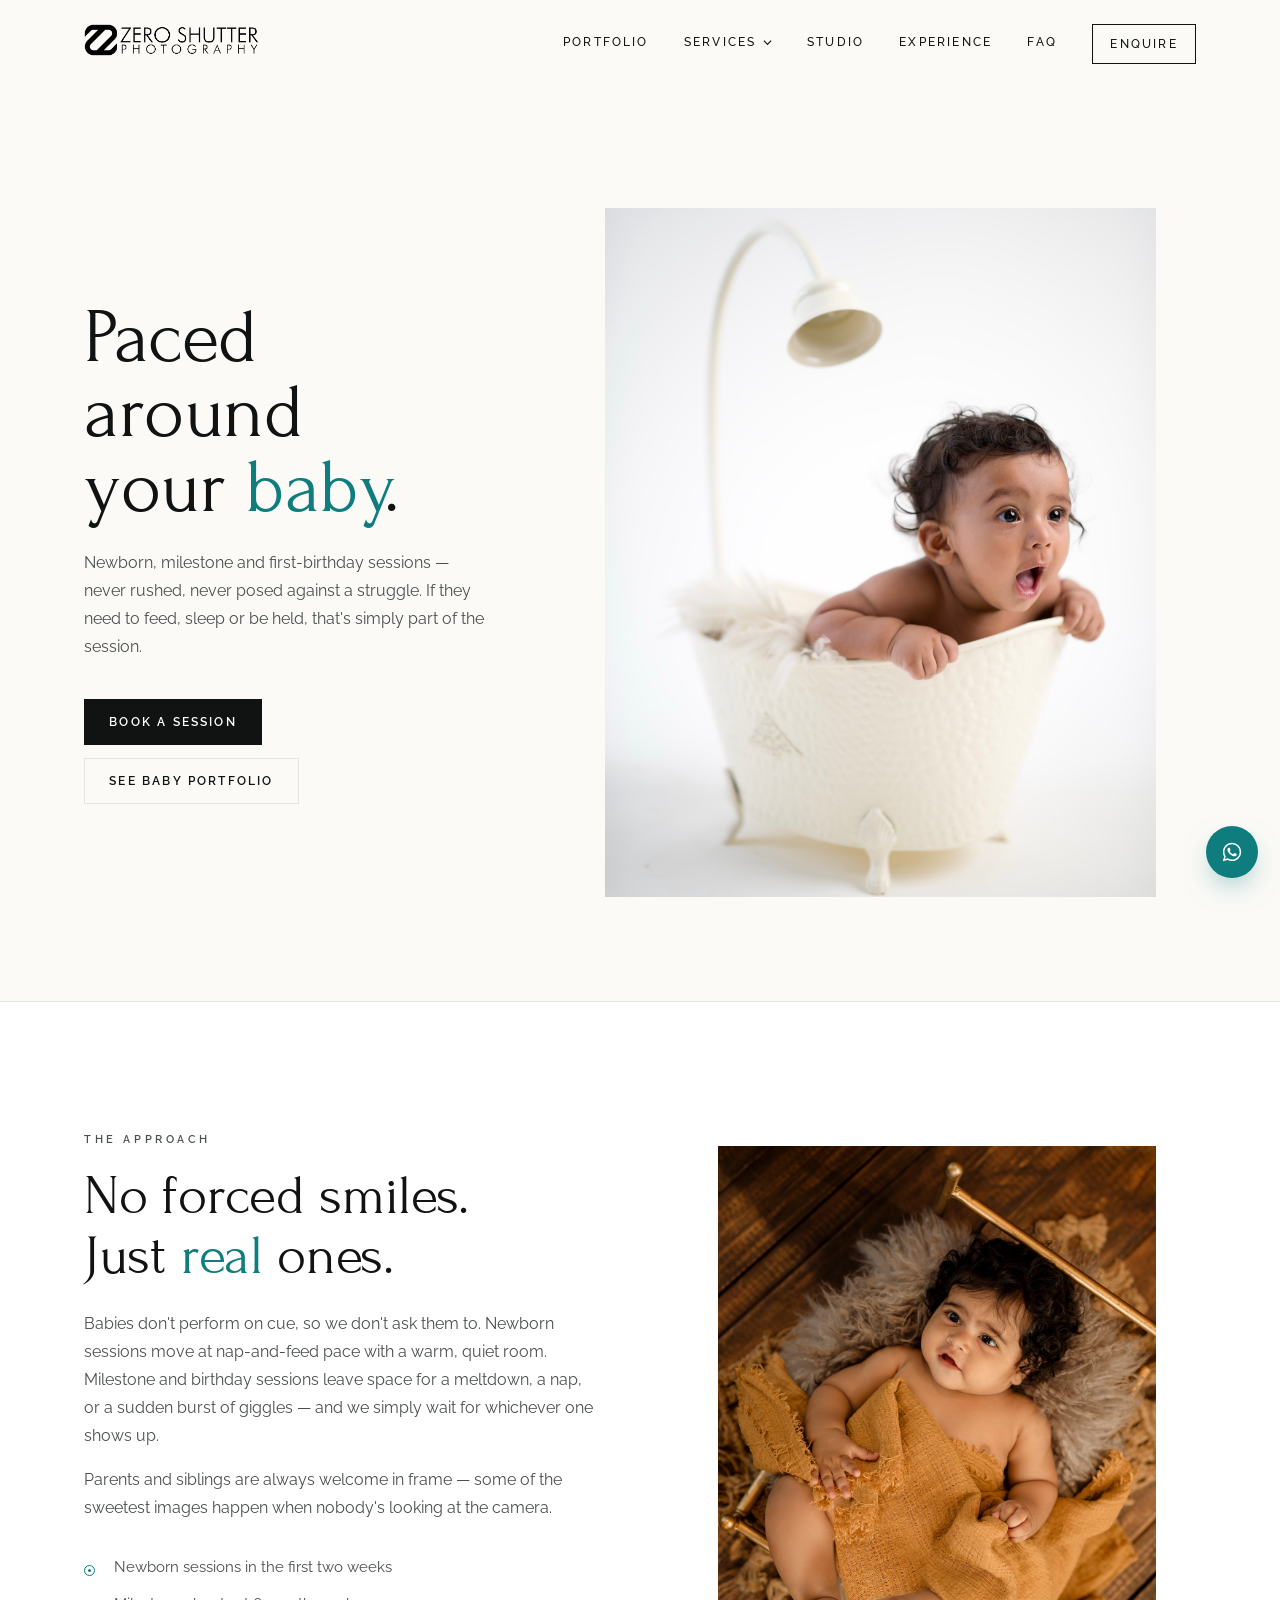
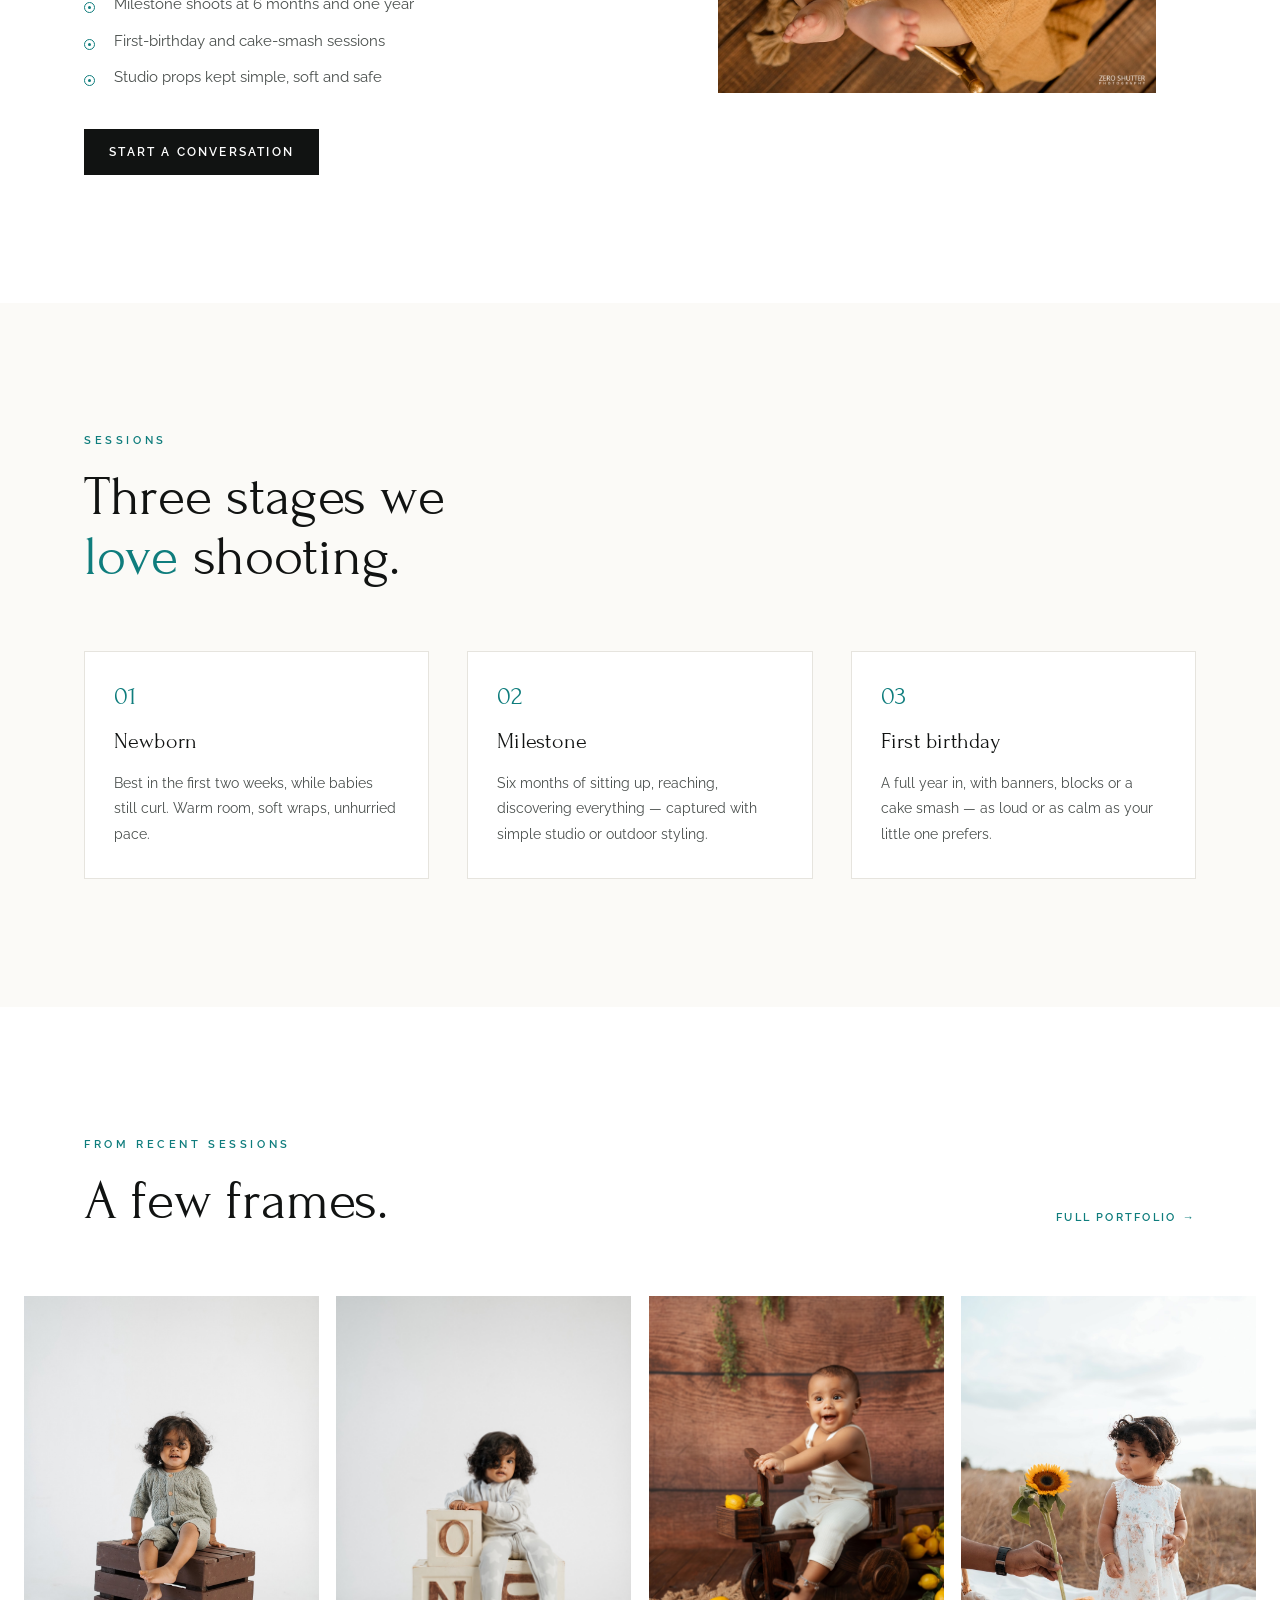
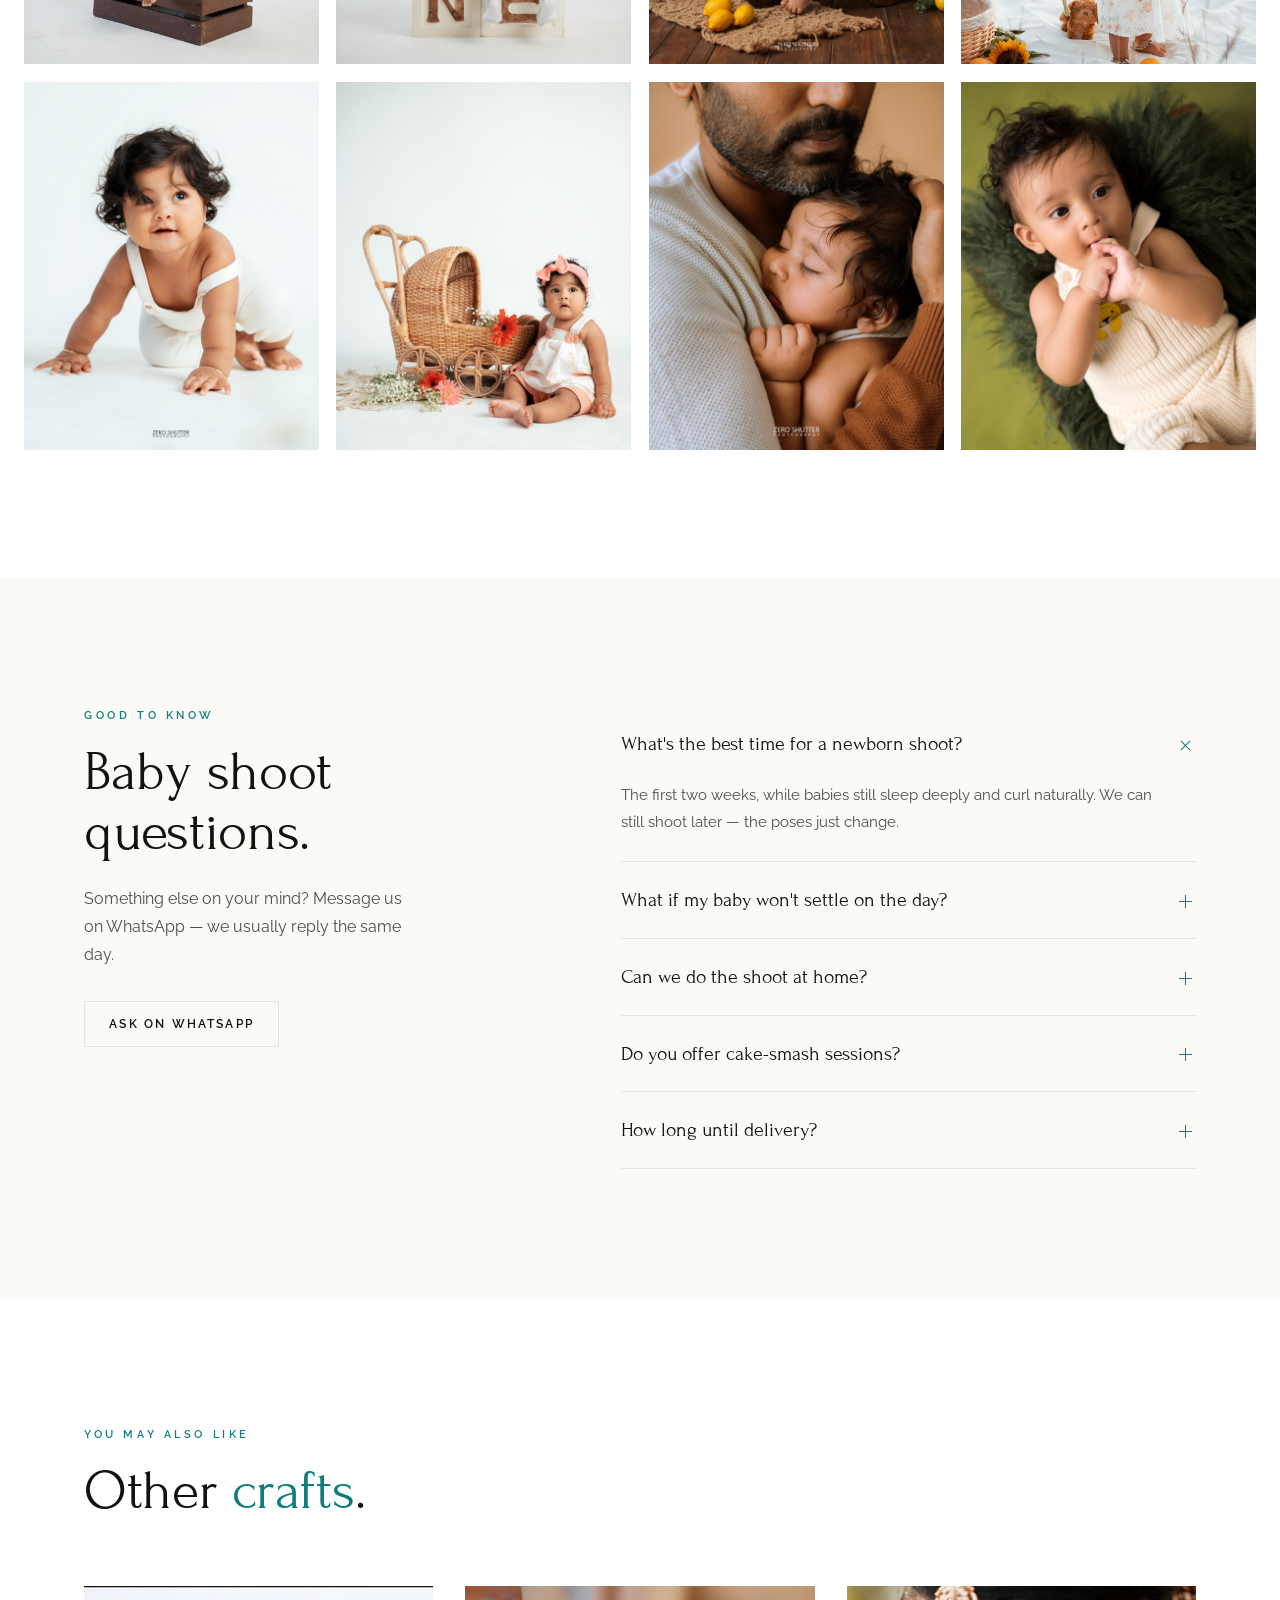
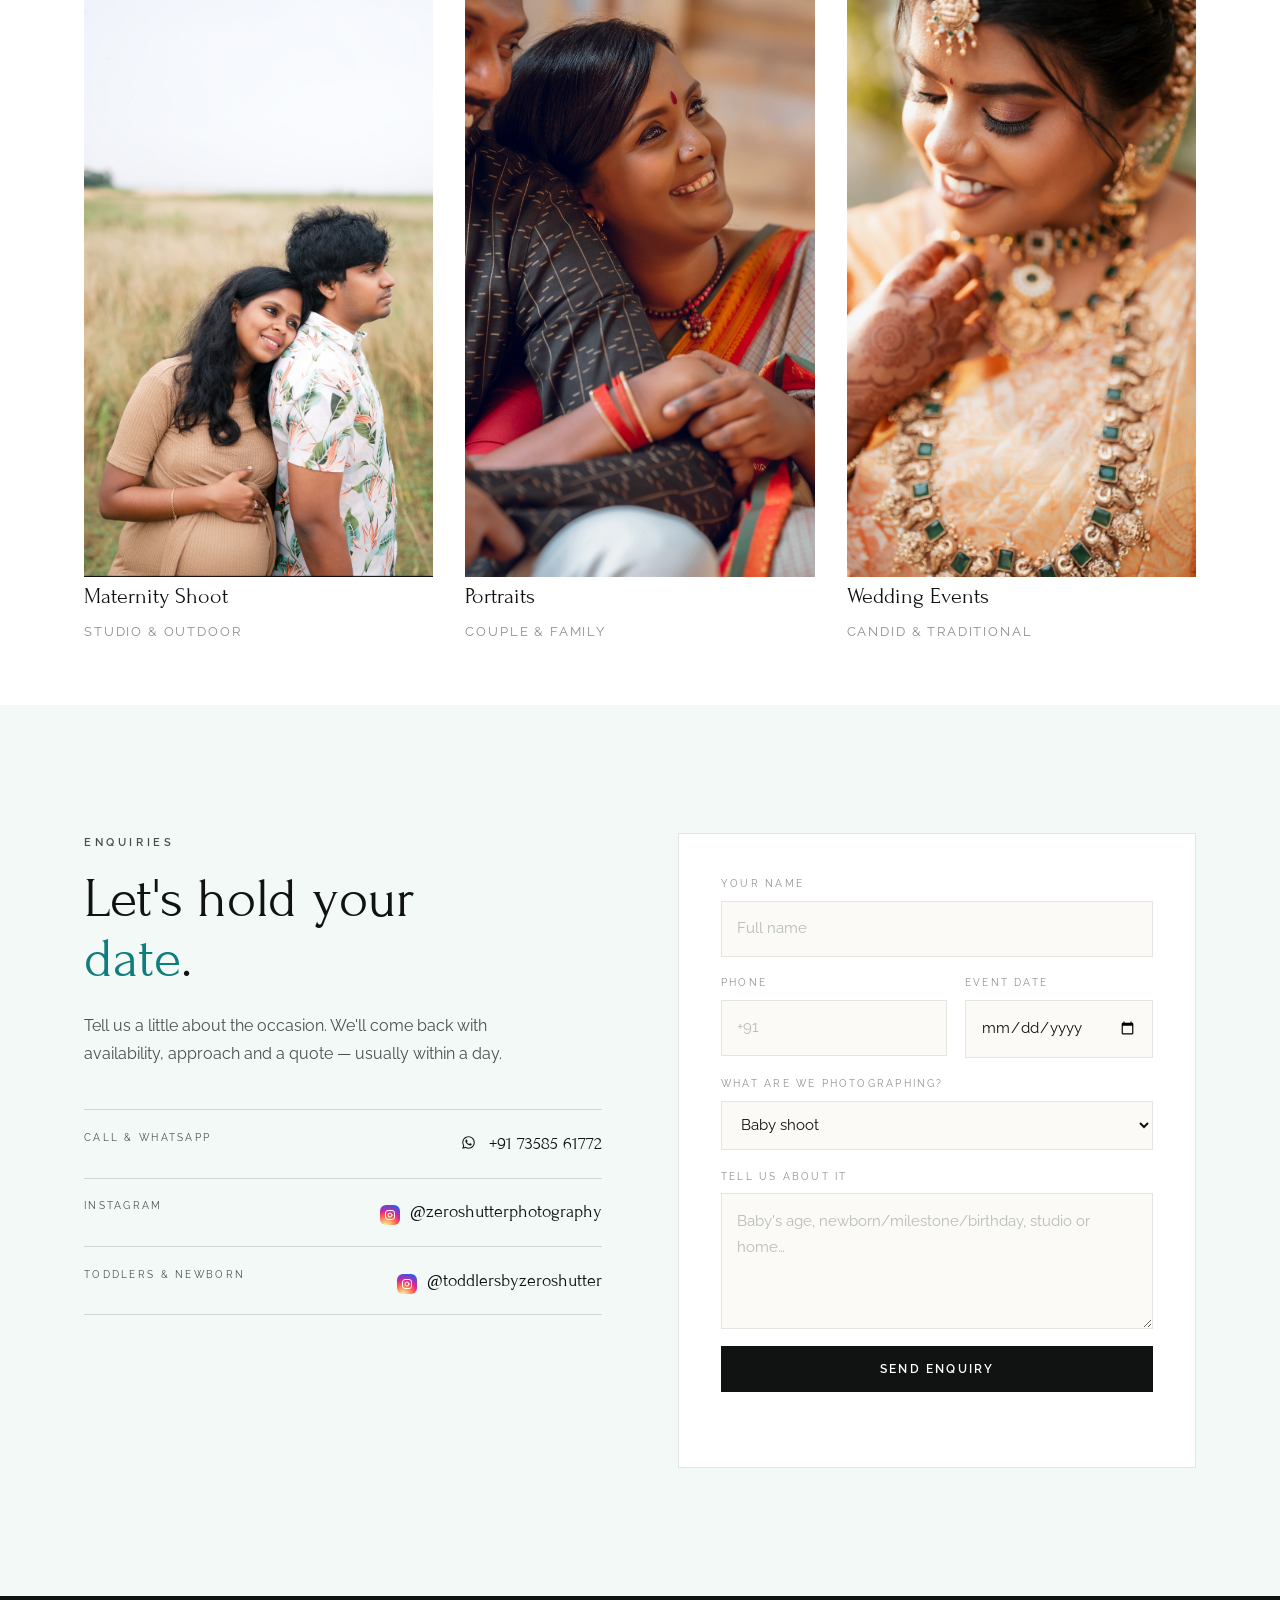
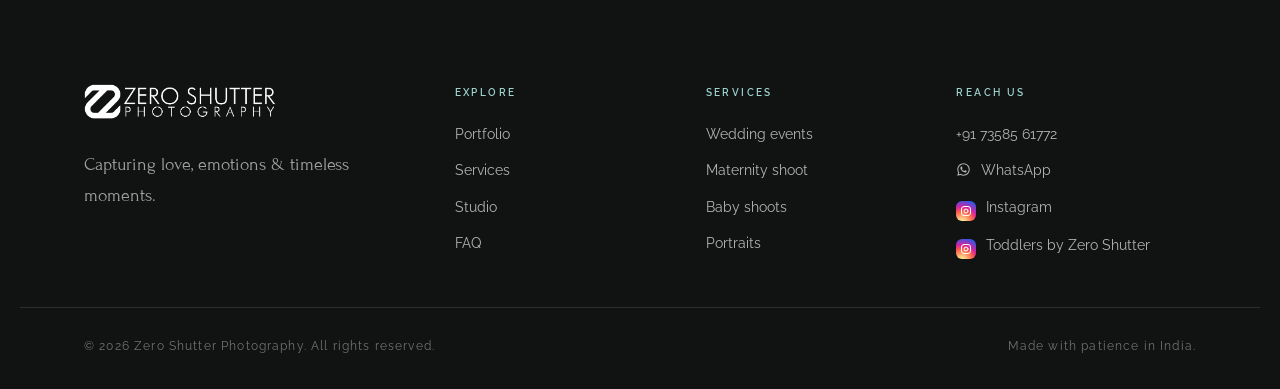
==== commit e6d77c60: "Replace every Instagram image with client HD photos; pair up hero on desktop Hero: each slide now sh" ====
--- a/baby-shoots.html
+++ b/baby-shoots.html
@@ -30,7 +30,7 @@
         <div class="drop">
           <div class="drop__inner">
             <a class="drop__item" href="wedding-events.html">
-              <span class="drop__thumb"><img src="assets/images/gallery/wedding-4.jpg" alt="" loading="lazy"></span>
+              <span class="drop__thumb"><img src="assets/images/gallery/wedding-1.jpg" alt="" loading="lazy"></span>
               <span class="drop__text"><strong>Wedding Events</strong><em>Candid &middot; Traditional</em></span>
             </a>
             <a class="drop__item" href="maternity-shoot.html">
@@ -42,7 +42,7 @@
               <span class="drop__text"><strong>Baby Shoots</strong><em>Newborn &middot; Milestone</em></span>
             </a>
             <a class="drop__item" href="portraits.html">
-              <span class="drop__thumb"><img src="assets/images/gallery/wedding-6.jpg" alt="" loading="lazy"></span>
+              <span class="drop__thumb"><img src="assets/images/gallery/couple-1.jpg" alt="" loading="lazy"></span>
               <span class="drop__text"><strong>Portraits</strong><em>Couple &middot; Family</em></span>
             </a>
             <a class="drop__all" href="services.html">All services</a>
@@ -112,7 +112,7 @@
       </div>
 
       <figure class="page-hero__media reveal">
-        <img src="assets/images/gallery/baby-3.jpg" alt="Newborn baby wrapped in mustard cloth on a woven blanket" loading="lazy">
+        <img src="assets/images/gallery/baby-2.jpg" alt="Newborn baby wrapped in mustard cloth in a woven basket" loading="lazy">
       </figure>
     </div>
   </section>
@@ -157,14 +157,14 @@
       </header>
 
       <div class="gallery">
-        <figure class="shot reveal"><img src="assets/images/gallery/baby-1.jpg" alt="Baby in a vintage tub during a studio session" loading="lazy"><figcaption>Baby</figcaption></figure>
-        <figure class="shot reveal"><img src="assets/images/gallery/baby-3.jpg" alt="Baby resting on a woven blanket" loading="lazy"><figcaption>Baby</figcaption></figure>
-        <figure class="shot reveal"><img src="assets/images/gallery/baby-4.jpg" alt="Toddler seated on a wooden crate in studio" loading="lazy"><figcaption>Baby</figcaption></figure>
-        <figure class="shot reveal"><img src="assets/images/gallery/baby-5.jpg" alt="One year old with lettered blocks in studio" loading="lazy"><figcaption>Baby</figcaption></figure>
-        <figure class="shot reveal"><img src="assets/images/gallery/baby-6.jpg" alt="First birthday shoot with a wooden toy car" loading="lazy"><figcaption>Baby</figcaption></figure>
-        <figure class="shot reveal"><img src="assets/images/gallery/baby-7.jpg" alt="Toddler with a sunflower during an outdoor shoot" loading="lazy"><figcaption>Baby</figcaption></figure>
-        <figure class="shot reveal"><img src="assets/images/gallery/baby-8.jpg" alt="Baby crawling during a bright studio session" loading="lazy"><figcaption>Baby</figcaption></figure>
-        <figure class="shot reveal"><img src="assets/images/gallery/baby-9.jpg" alt="Baby seated beside a cane pram with flowers" loading="lazy"><figcaption>Baby</figcaption></figure>
+        <figure class="shot reveal"><img src="assets/images/gallery/baby-3.jpg" alt="Toddler seated on a wooden crate in studio" loading="lazy"><figcaption>Baby</figcaption></figure>
+        <figure class="shot reveal"><img src="assets/images/gallery/baby-4.jpg" alt="One year old with lettered blocks in studio" loading="lazy"><figcaption>Baby</figcaption></figure>
+        <figure class="shot reveal"><img src="assets/images/gallery/baby-5.jpg" alt="First birthday shoot on a wooden tricycle" loading="lazy"><figcaption>Baby</figcaption></figure>
+        <figure class="shot reveal"><img src="assets/images/gallery/baby-6.jpg" alt="Toddler with a sunflower during an outdoor shoot" loading="lazy"><figcaption>Baby</figcaption></figure>
+        <figure class="shot reveal"><img src="assets/images/gallery/baby-7.jpg" alt="Baby crawling during a bright studio session" loading="lazy"><figcaption>Baby</figcaption></figure>
+        <figure class="shot reveal"><img src="assets/images/gallery/baby-8.jpg" alt="Baby seated beside a cane pram with flowers" loading="lazy"><figcaption>Baby</figcaption></figure>
+        <figure class="shot reveal"><img src="assets/images/gallery/baby-9.jpg" alt="Father holding his sleeping baby against his chest" loading="lazy"><figcaption>Baby</figcaption></figure>
+        <figure class="shot reveal"><img src="assets/images/gallery/baby-10.jpg" alt="Baby resting on a soft green blanket" loading="lazy"><figcaption>Baby</figcaption></figure>
       </div>
     </div>
   </section>
@@ -219,12 +219,12 @@
           <p>Studio &amp; outdoor</p>
         </a>
         <a class="cross__item reveal" href="portraits.html">
-          <span class="cross__media"><img src="assets/images/gallery/wedding-6.jpg" alt="" loading="lazy"></span>
+          <span class="cross__media"><img src="assets/images/gallery/couple-1.jpg" alt="" loading="lazy"></span>
           <h3>Portraits</h3>
           <p>Couple &amp; family</p>
         </a>
         <a class="cross__item reveal" href="wedding-events.html">
-          <span class="cross__media"><img src="assets/images/gallery/wedding-4.jpg" alt="" loading="lazy"></span>
+          <span class="cross__media"><img src="assets/images/gallery/wedding-1.jpg" alt="" loading="lazy"></span>
           <h3>Wedding Events</h3>
           <p>Candid &amp; traditional</p>
         </a>
--- a/assets/css/style.css
+++ b/assets/css/style.css
@@ -221,7 +221,9 @@
   background:var(--ink);
 }
 
-/* Full-bleed three-slide banner, auto-advancing. */
+/* Full-bleed three-slide banner, auto-advancing. Each slide is a pair of
+   photos so the tall portrait frames aren't cropped to a sliver; drops to a
+   single photo below 900px where two would be too narrow to read. */
 .hero__gallery{
   position:absolute;inset:0;
 }
@@ -229,14 +231,18 @@
 .hero__slider{position:relative;width:100%;height:100%;overflow:hidden;}
 .hero__slide{
   position:absolute;inset:0;margin:0;
+  display:grid;
+  grid-template-columns:1fr 1fr;
+  gap:4px;
   transform:translateX(100%);
   transition:transform 1.1s var(--ease);
 }
 .hero__slide.is-active{transform:translateX(0);}
 .hero__slide.is-prev{transform:translateX(-100%);}
-.hero__slide-img{width:100%;height:100%;object-fit:cover;}
-/* This photo's faces sit in the top third; nudge slightly to keep them clear of the text zone below. */
-.hero__slide--1 .hero__slide-img{object-position:center 22%;}
+.hero__slide-img{
+  width:100%;height:100%;min-width:0;
+  object-fit:cover;object-position:center 22%;
+}
 
 .hero__scrim{
   position:absolute;inset:0;pointer-events:none;
@@ -999,6 +1005,8 @@
   .drop__all{margin-top:.4rem;padding-top:.8rem;}
 
   .hero{height:82vh;min-height:520px;}
+  .hero__slide{grid-template-columns:1fr;gap:0;}
+  .hero__slide-img + .hero__slide-img{display:none;}
   .hero__overlay{bottom:1.7rem;}
   .hero__overlay .lede{display:none;}
   .hero__scroll{display:none;}
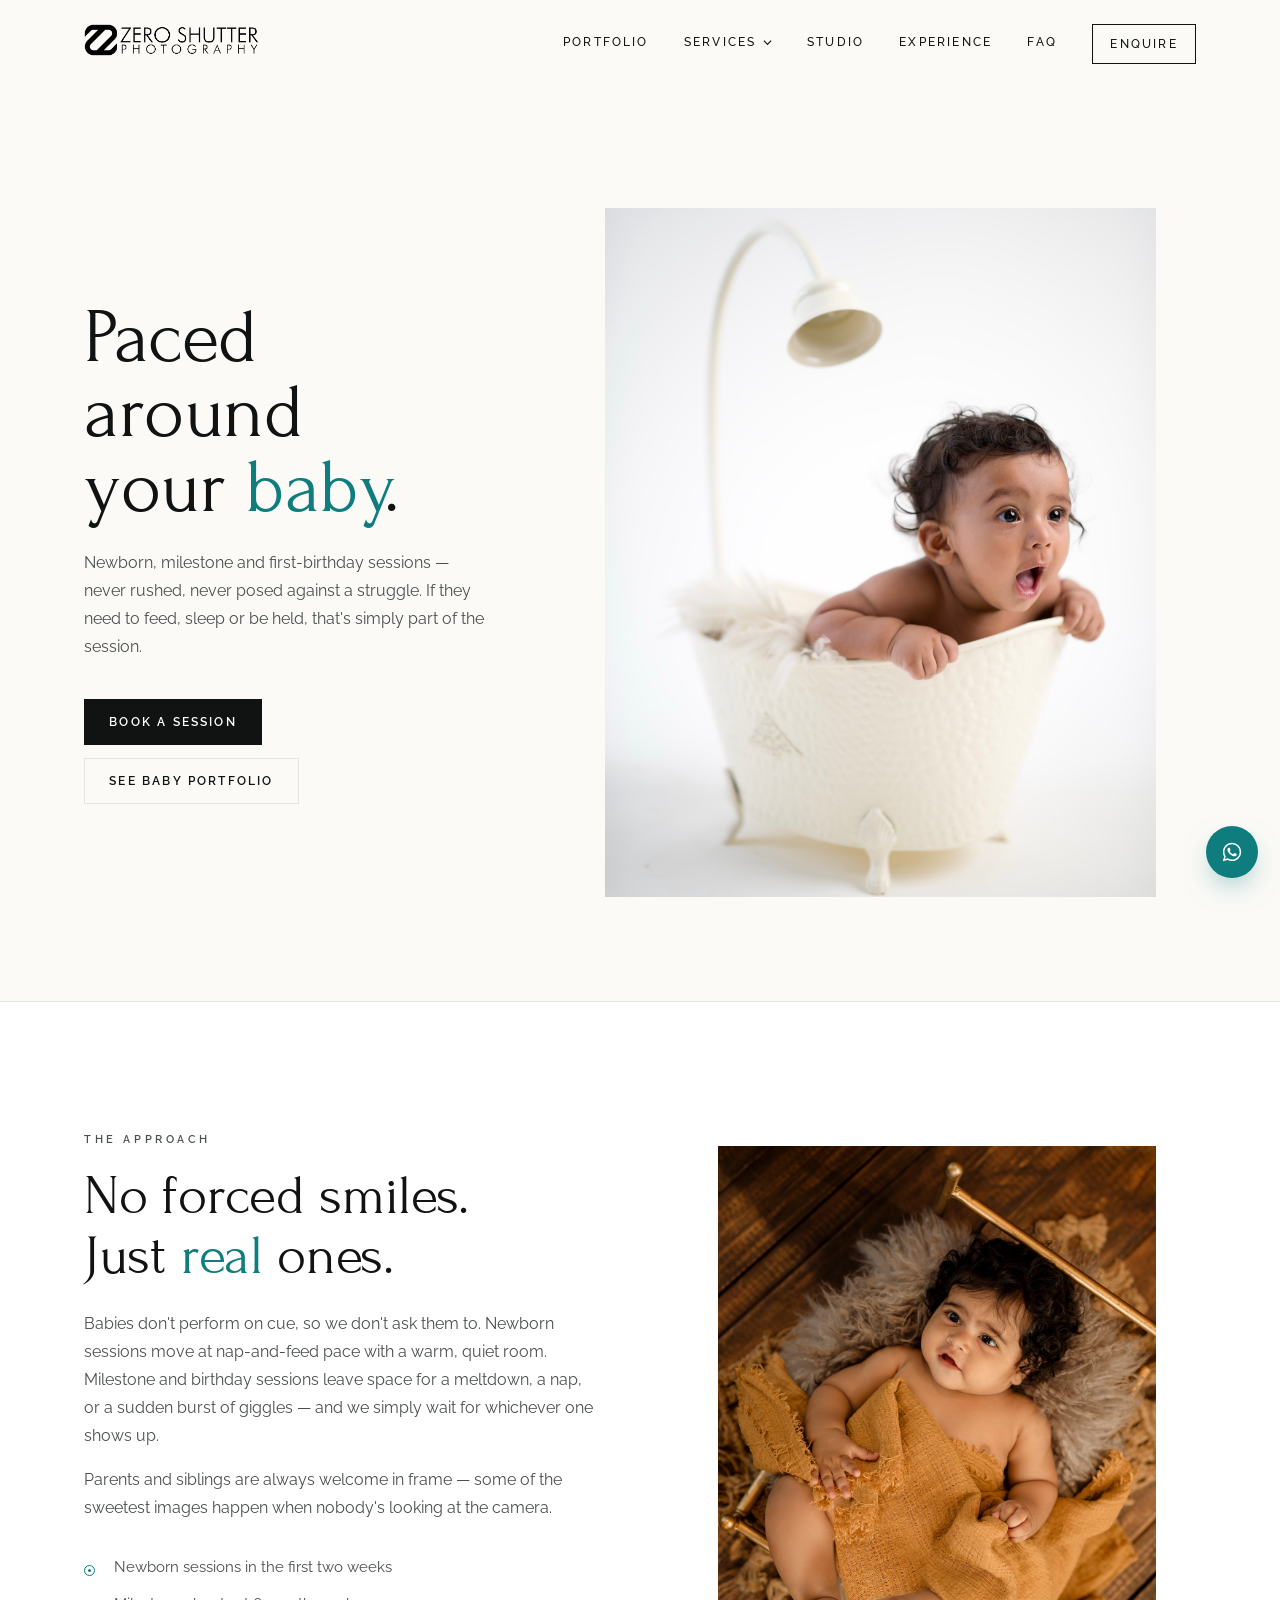
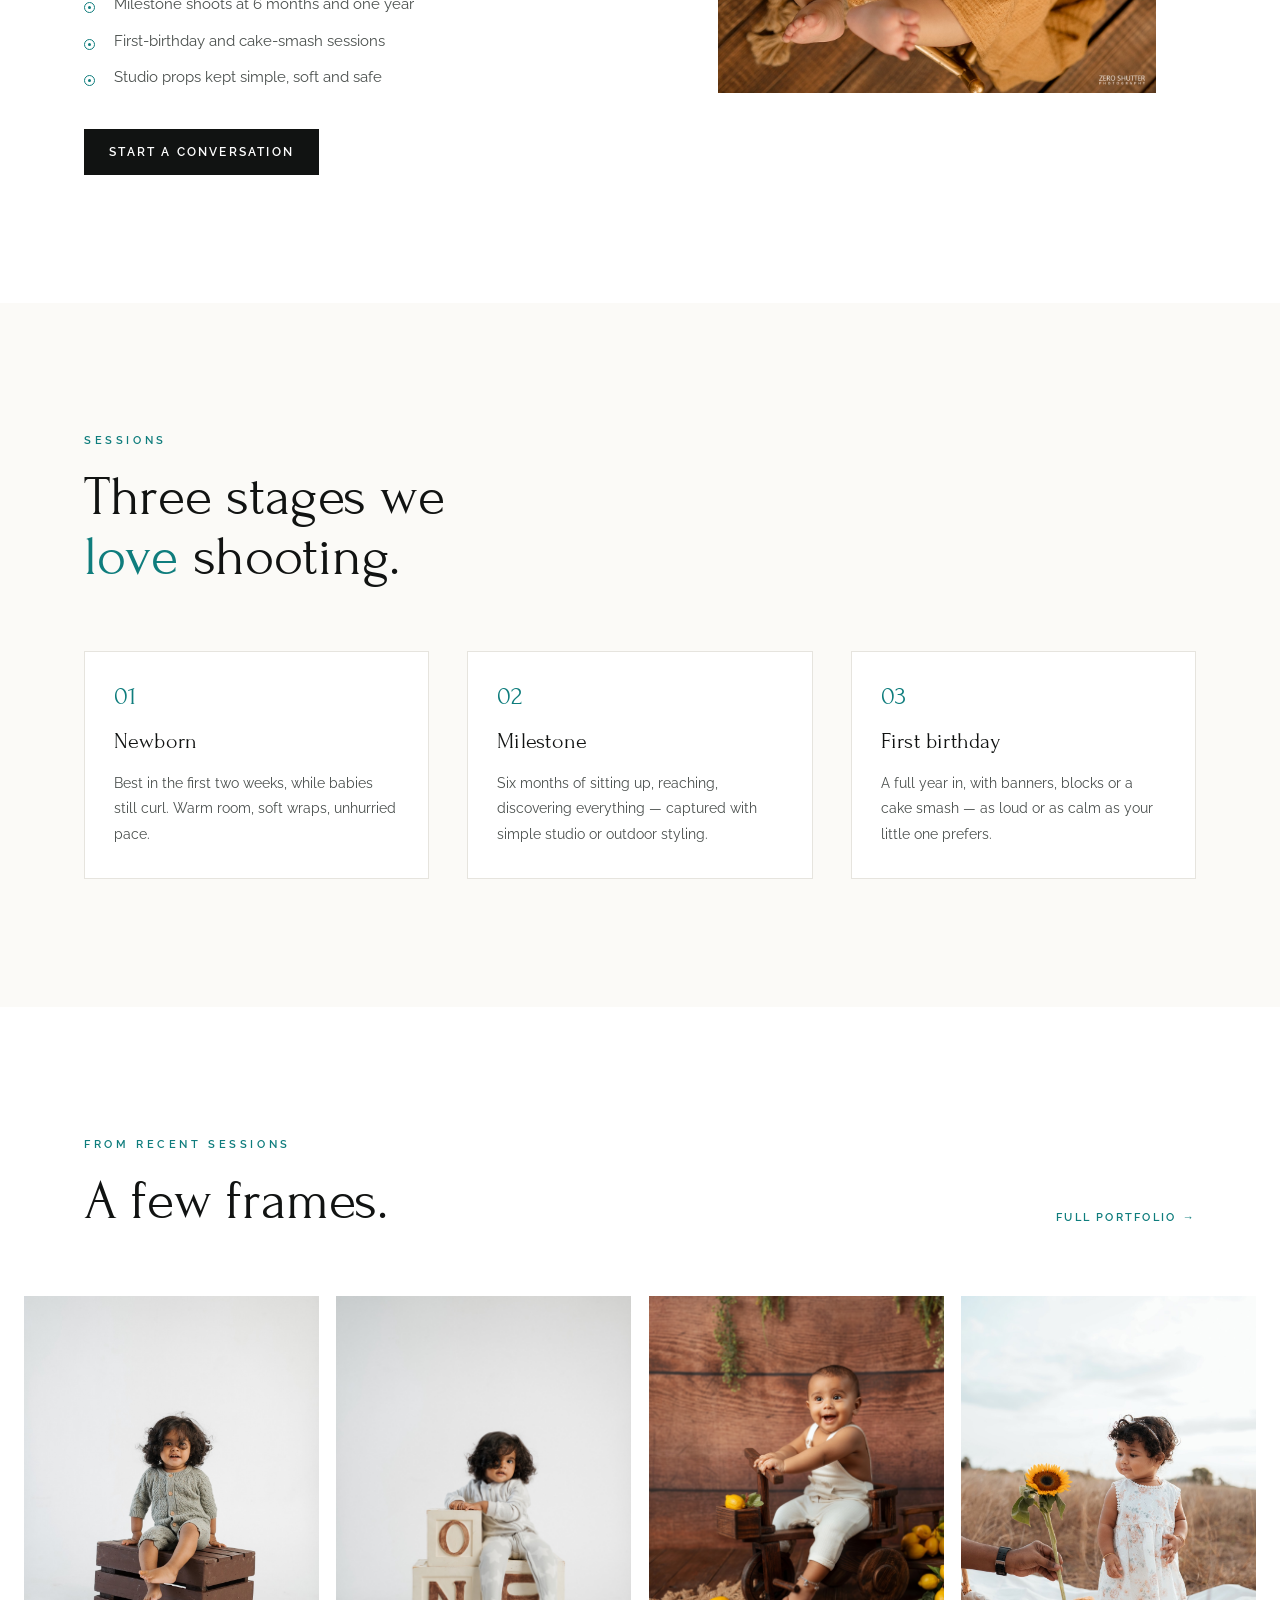
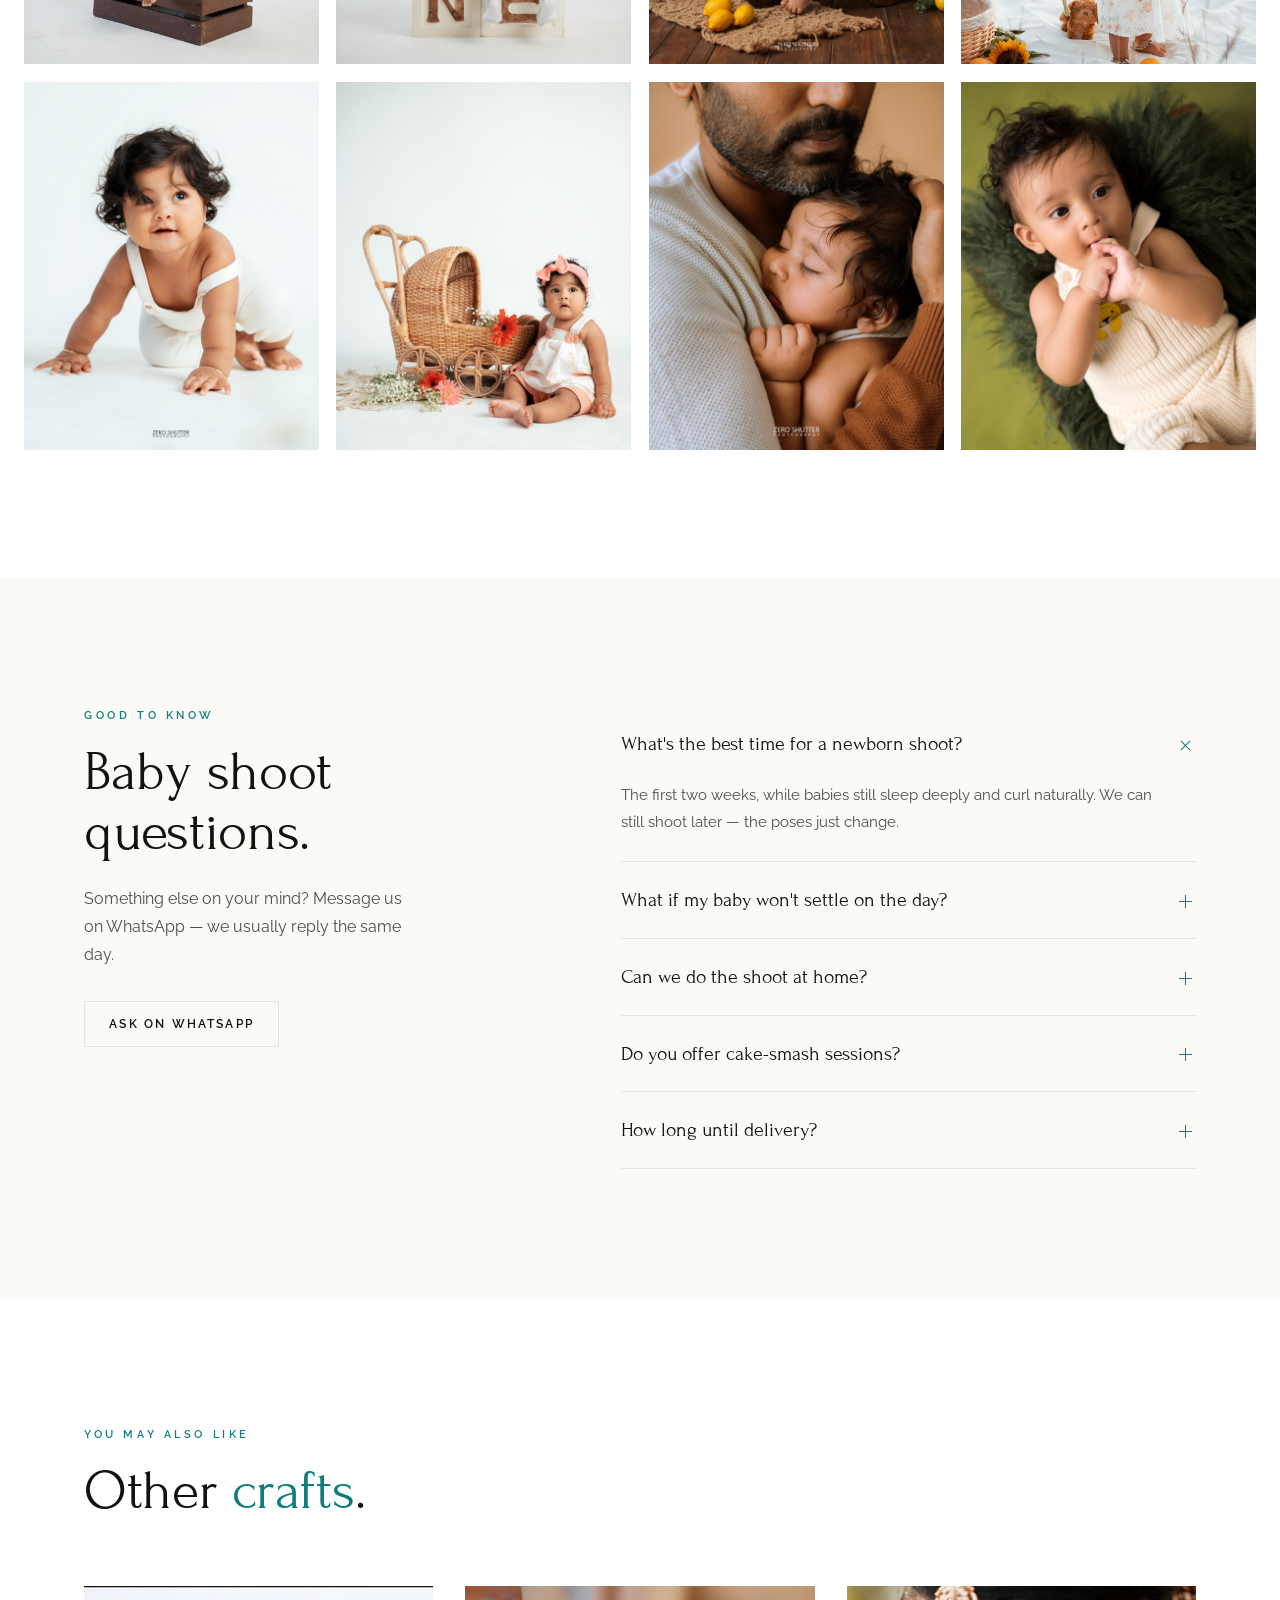
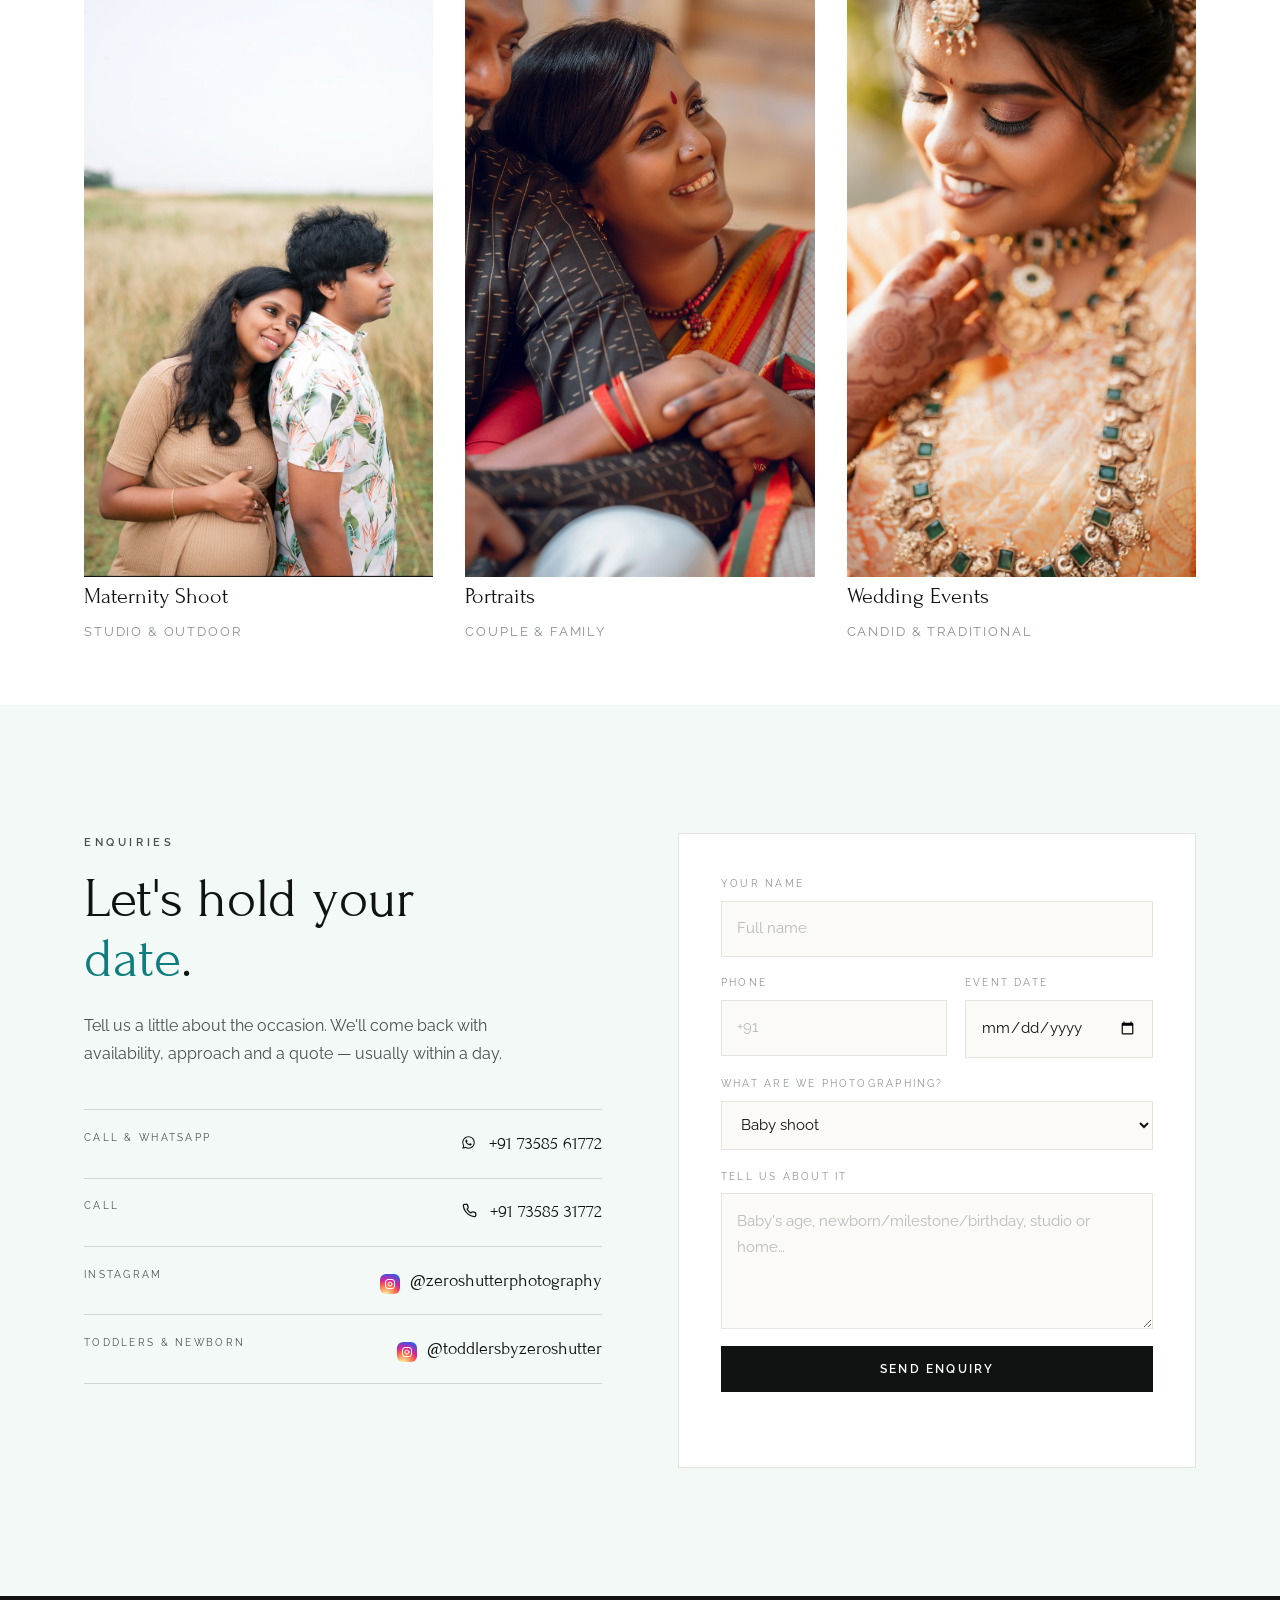
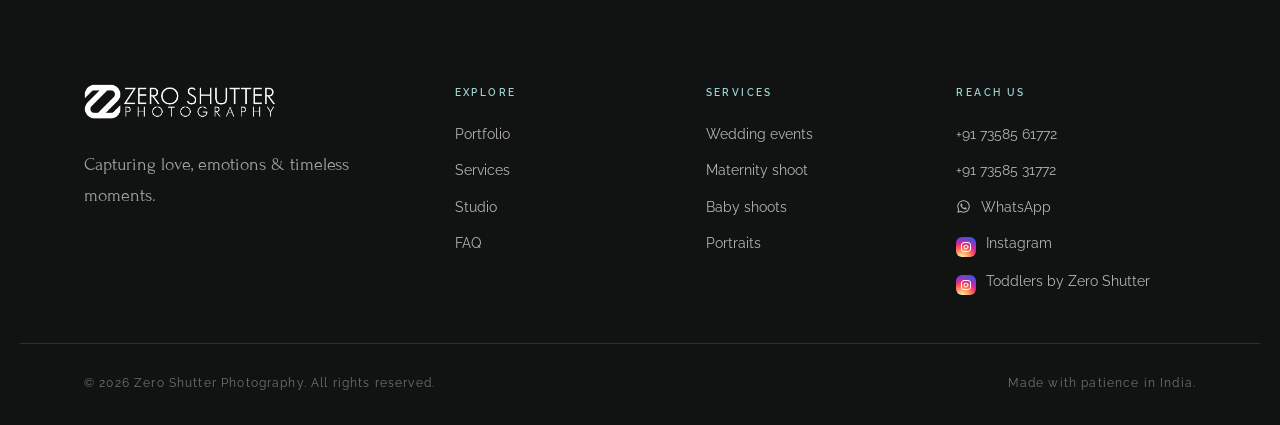
==== commit 88c6633a: "Fix desktop hero cropping so faces stay visible and clear of the text Root cause: the two-up hero sl" ====
--- a/baby-shoots.html
+++ b/baby-shoots.html
@@ -242,6 +242,7 @@
 
         <ul class="contact__list">
           <li><span>Call &amp; WhatsApp</span><a href="tel:+917358561772"><svg class="ico" viewBox="0 0 24 24" width="15" height="15" aria-hidden="true"><path fill="currentColor" d="M12.04 2c-5.5 0-9.97 4.47-9.97 9.97 0 1.76.46 3.48 1.34 5L2 22l5.2-1.36a9.9 9.9 0 0 0 4.84 1.24h.01c5.5 0 9.97-4.47 9.97-9.97 0-2.66-1.04-5.17-2.92-7.05A9.9 9.9 0 0 0 12.04 2Zm0 18.2h-.01a8.3 8.3 0 0 1-4.22-1.16l-.3-.18-3.13.82.84-3.05-.2-.31a8.26 8.26 0 0 1-1.27-4.4c0-4.57 3.72-8.29 8.3-8.29 2.21 0 4.29.86 5.86 2.43a8.24 8.24 0 0 1 2.42 5.87c0 4.57-3.72 8.27-8.29 8.27Zm4.55-6.2c-.25-.13-1.47-.72-1.7-.81-.23-.08-.4-.12-.56.13-.17.25-.64.8-.79.97-.14.16-.29.19-.54.06-.25-.12-1.05-.39-2-1.23-.74-.66-1.24-1.47-1.38-1.72-.15-.25-.02-.39.11-.51.11-.11.25-.29.37-.44.13-.15.17-.25.25-.41.09-.17.04-.31-.02-.44-.06-.12-.56-1.35-.77-1.85-.2-.48-.4-.42-.56-.43h-.47c-.17 0-.44.06-.66.31-.23.25-.87.85-.87 2.07s.89 2.4 1.02 2.56c.12.17 1.75 2.67 4.23 3.74.59.26 1.05.41 1.41.52.59.19 1.13.16 1.56.1.48-.07 1.47-.6 1.67-1.18.21-.58.21-1.07.15-1.18-.06-.11-.23-.17-.48-.29Z"/></svg> +91 73585 61772</a></li>
+          <li><span>Call</span><a href="tel:+917358531772"><svg class="ico" viewBox="0 0 24 24" width="15" height="15" fill="none" stroke="currentColor" stroke-width="2" stroke-linecap="round" stroke-linejoin="round" aria-hidden="true"><path d="M22 16.92v3a2 2 0 0 1-2.18 2 19.79 19.79 0 0 1-8.63-3.07 19.5 19.5 0 0 1-6-6 19.79 19.79 0 0 1-3.07-8.67A2 2 0 0 1 4.11 2h3a2 2 0 0 1 2 1.72 12.84 12.84 0 0 0 .7 2.81 2 2 0 0 1-.45 2.11L8.09 9.91a16 16 0 0 0 6 6l1.27-1.27a2 2 0 0 1 2.11-.45 12.84 12.84 0 0 0 2.81.7A2 2 0 0 1 22 16.92z"/></svg> +91 73585 31772</a></li>
           <li><span>Instagram</span><a href="https://www.instagram.com/zeroshutterphotography" target="_blank" rel="noopener"><span class="ico ico--ig-brand"><svg viewBox="0 0 24 24" fill="none" stroke="#fff" stroke-width="2" stroke-linecap="round" stroke-linejoin="round" aria-hidden="true"><rect x="3" y="3" width="18" height="18" rx="5"/><circle cx="12" cy="12" r="4"/><circle cx="17.3" cy="6.7" r=".4" fill="#fff" stroke="none"/></svg></span> @zeroshutterphotography</a></li>
           <li><span>Toddlers &amp; newborn</span><a href="https://www.instagram.com/toddlersbyzeroshutter" target="_blank" rel="noopener"><span class="ico ico--ig-brand"><svg viewBox="0 0 24 24" fill="none" stroke="#fff" stroke-width="2" stroke-linecap="round" stroke-linejoin="round" aria-hidden="true"><rect x="3" y="3" width="18" height="18" rx="5"/><circle cx="12" cy="12" r="4"/><circle cx="17.3" cy="6.7" r=".4" fill="#fff" stroke="none"/></svg></span> @toddlersbyzeroshutter</a></li>
         </ul>
@@ -308,6 +309,7 @@
     <div class="footer__nav">
       <h4>Reach us</h4>
       <a href="tel:+917358561772">+91 73585 61772</a>
+      <a href="tel:+917358531772">+91 73585 31772</a>
       <a href="https://wa.me/917358561772" target="_blank" rel="noopener"><svg class="ico" viewBox="0 0 24 24" width="15" height="15" aria-hidden="true"><path fill="currentColor" d="M12.04 2c-5.5 0-9.97 4.47-9.97 9.97 0 1.76.46 3.48 1.34 5L2 22l5.2-1.36a9.9 9.9 0 0 0 4.84 1.24h.01c5.5 0 9.97-4.47 9.97-9.97 0-2.66-1.04-5.17-2.92-7.05A9.9 9.9 0 0 0 12.04 2Zm0 18.2h-.01a8.3 8.3 0 0 1-4.22-1.16l-.3-.18-3.13.82.84-3.05-.2-.31a8.26 8.26 0 0 1-1.27-4.4c0-4.57 3.72-8.29 8.3-8.29 2.21 0 4.29.86 5.86 2.43a8.24 8.24 0 0 1 2.42 5.87c0 4.57-3.72 8.27-8.29 8.27Zm4.55-6.2c-.25-.13-1.47-.72-1.7-.81-.23-.08-.4-.12-.56.13-.17.25-.64.8-.79.97-.14.16-.29.19-.54.06-.25-.12-1.05-.39-2-1.23-.74-.66-1.24-1.47-1.38-1.72-.15-.25-.02-.39.11-.51.11-.11.25-.29.37-.44.13-.15.17-.25.25-.41.09-.17.04-.31-.02-.44-.06-.12-.56-1.35-.77-1.85-.2-.48-.4-.42-.56-.43h-.47c-.17 0-.44.06-.66.31-.23.25-.87.85-.87 2.07s.89 2.4 1.02 2.56c.12.17 1.75 2.67 4.23 3.74.59.26 1.05.41 1.41.52.59.19 1.13.16 1.56.1.48-.07 1.47-.6 1.67-1.18.21-.58.21-1.07.15-1.18-.06-.11-.23-.17-.48-.29Z"/></svg> WhatsApp</a>
       <a href="https://www.instagram.com/zeroshutterphotography" target="_blank" rel="noopener"><span class="ico ico--ig-brand"><svg viewBox="0 0 24 24" fill="none" stroke="#fff" stroke-width="2" stroke-linecap="round" stroke-linejoin="round" aria-hidden="true"><rect x="3" y="3" width="18" height="18" rx="5"/><circle cx="12" cy="12" r="4"/><circle cx="17.3" cy="6.7" r=".4" fill="#fff" stroke="none"/></svg></span> Instagram</a>
       <a href="https://www.instagram.com/toddlersbyzeroshutter" target="_blank" rel="noopener"><span class="ico ico--ig-brand"><svg viewBox="0 0 24 24" fill="none" stroke="#fff" stroke-width="2" stroke-linecap="round" stroke-linejoin="round" aria-hidden="true"><rect x="3" y="3" width="18" height="18" rx="5"/><circle cx="12" cy="12" r="4"/><circle cx="17.3" cy="6.7" r=".4" fill="#fff" stroke="none"/></svg></span> Toddlers by Zero Shutter</a>
--- a/assets/css/style.css
+++ b/assets/css/style.css
@@ -233,6 +233,7 @@
   position:absolute;inset:0;margin:0;
   display:grid;
   grid-template-columns:1fr 1fr;
+  grid-template-rows:minmax(0,1fr);
   gap:4px;
   transform:translateX(100%);
   transition:transform 1.1s var(--ease);
@@ -240,8 +241,8 @@
 .hero__slide.is-active{transform:translateX(0);}
 .hero__slide.is-prev{transform:translateX(-100%);}
 .hero__slide-img{
-  width:100%;height:100%;min-width:0;
-  object-fit:cover;object-position:center 22%;
+  width:100%;height:100%;min-width:0;min-height:0;
+  object-fit:cover;object-position:var(--pos,center 22%);
 }
 
 .hero__scrim{
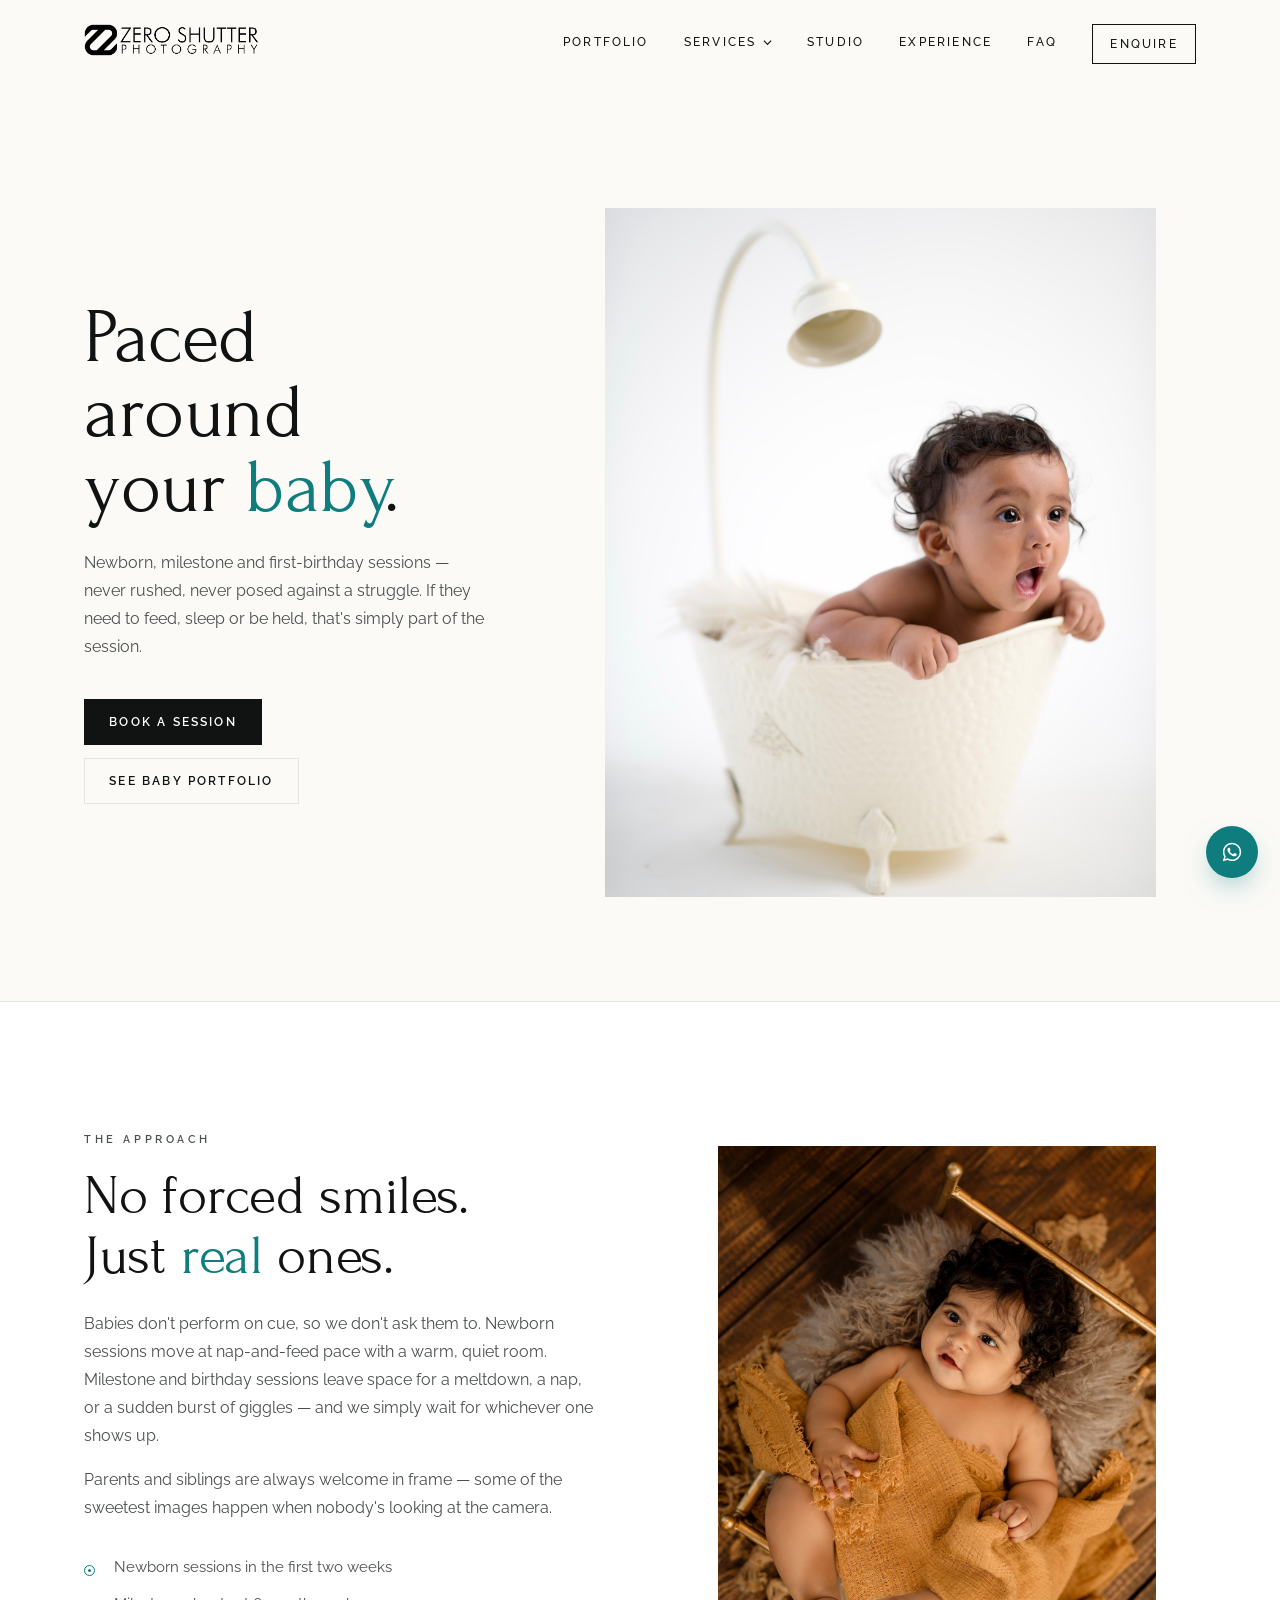
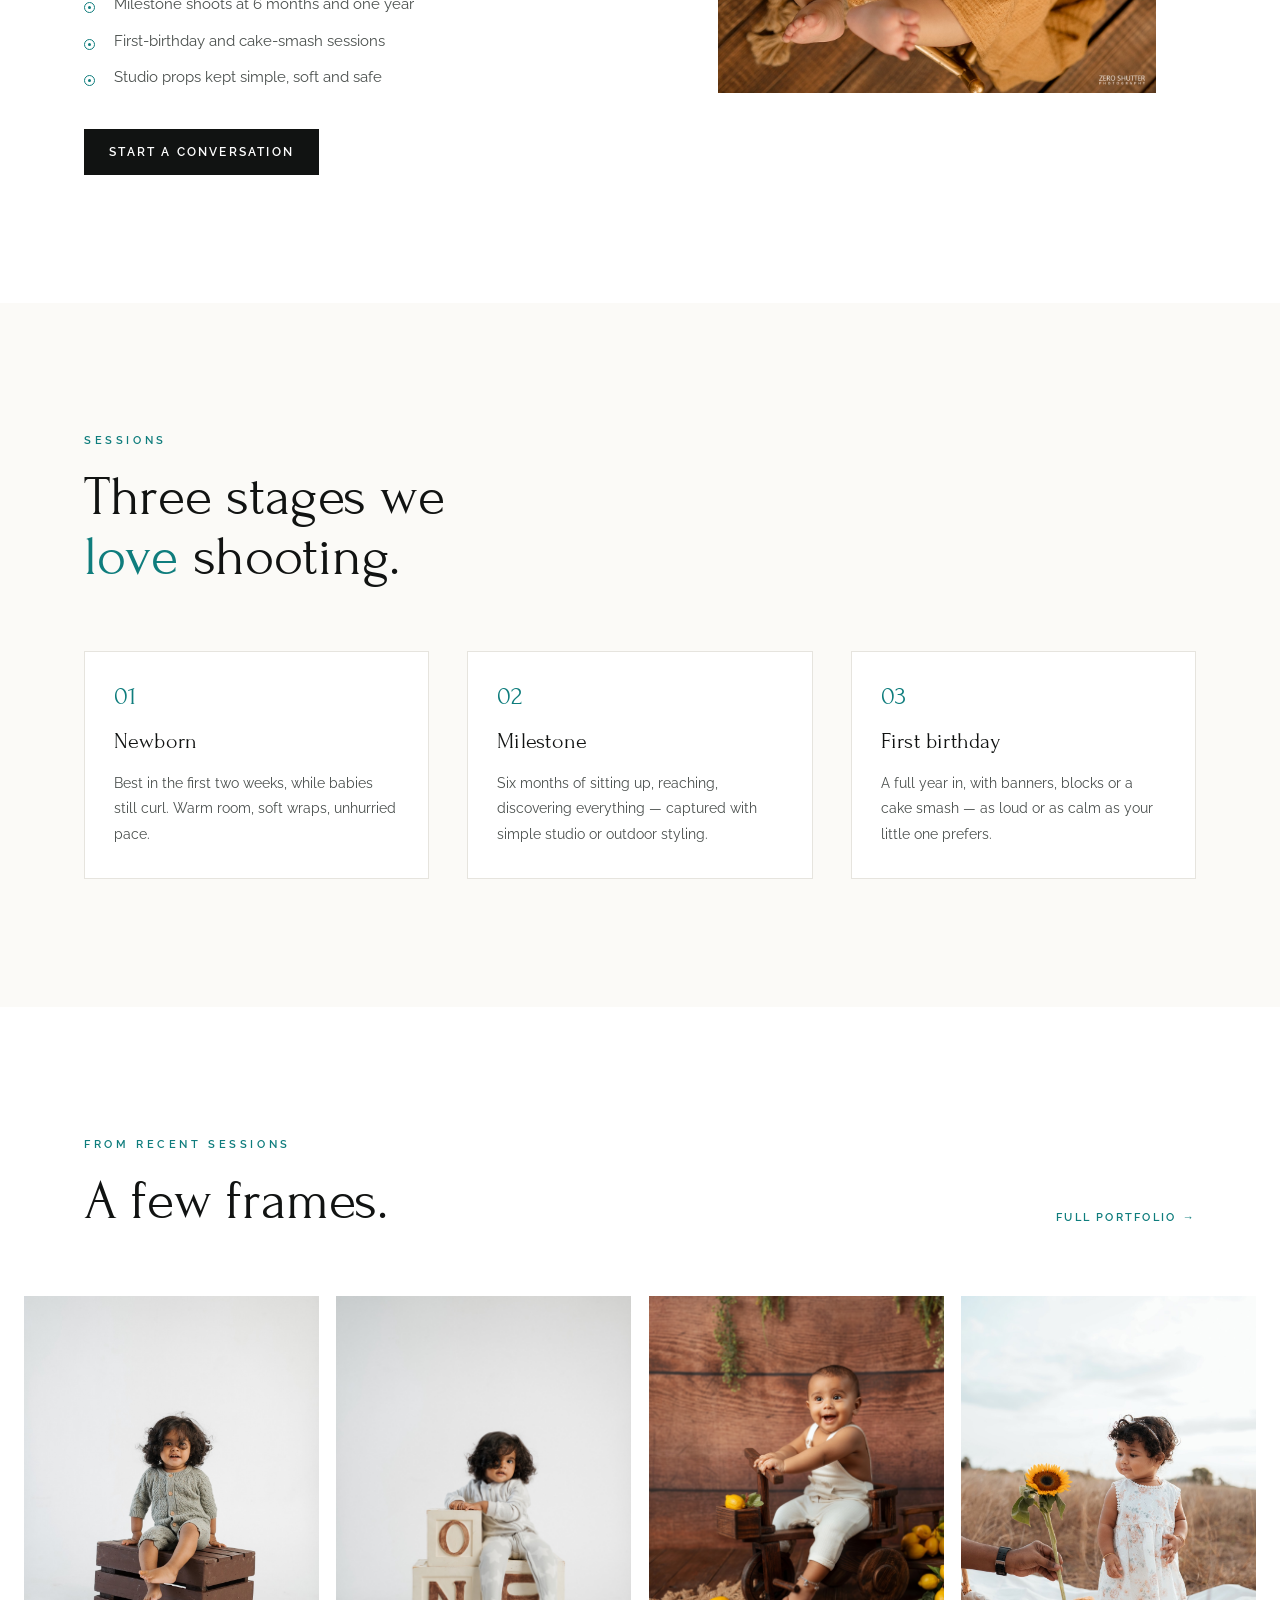
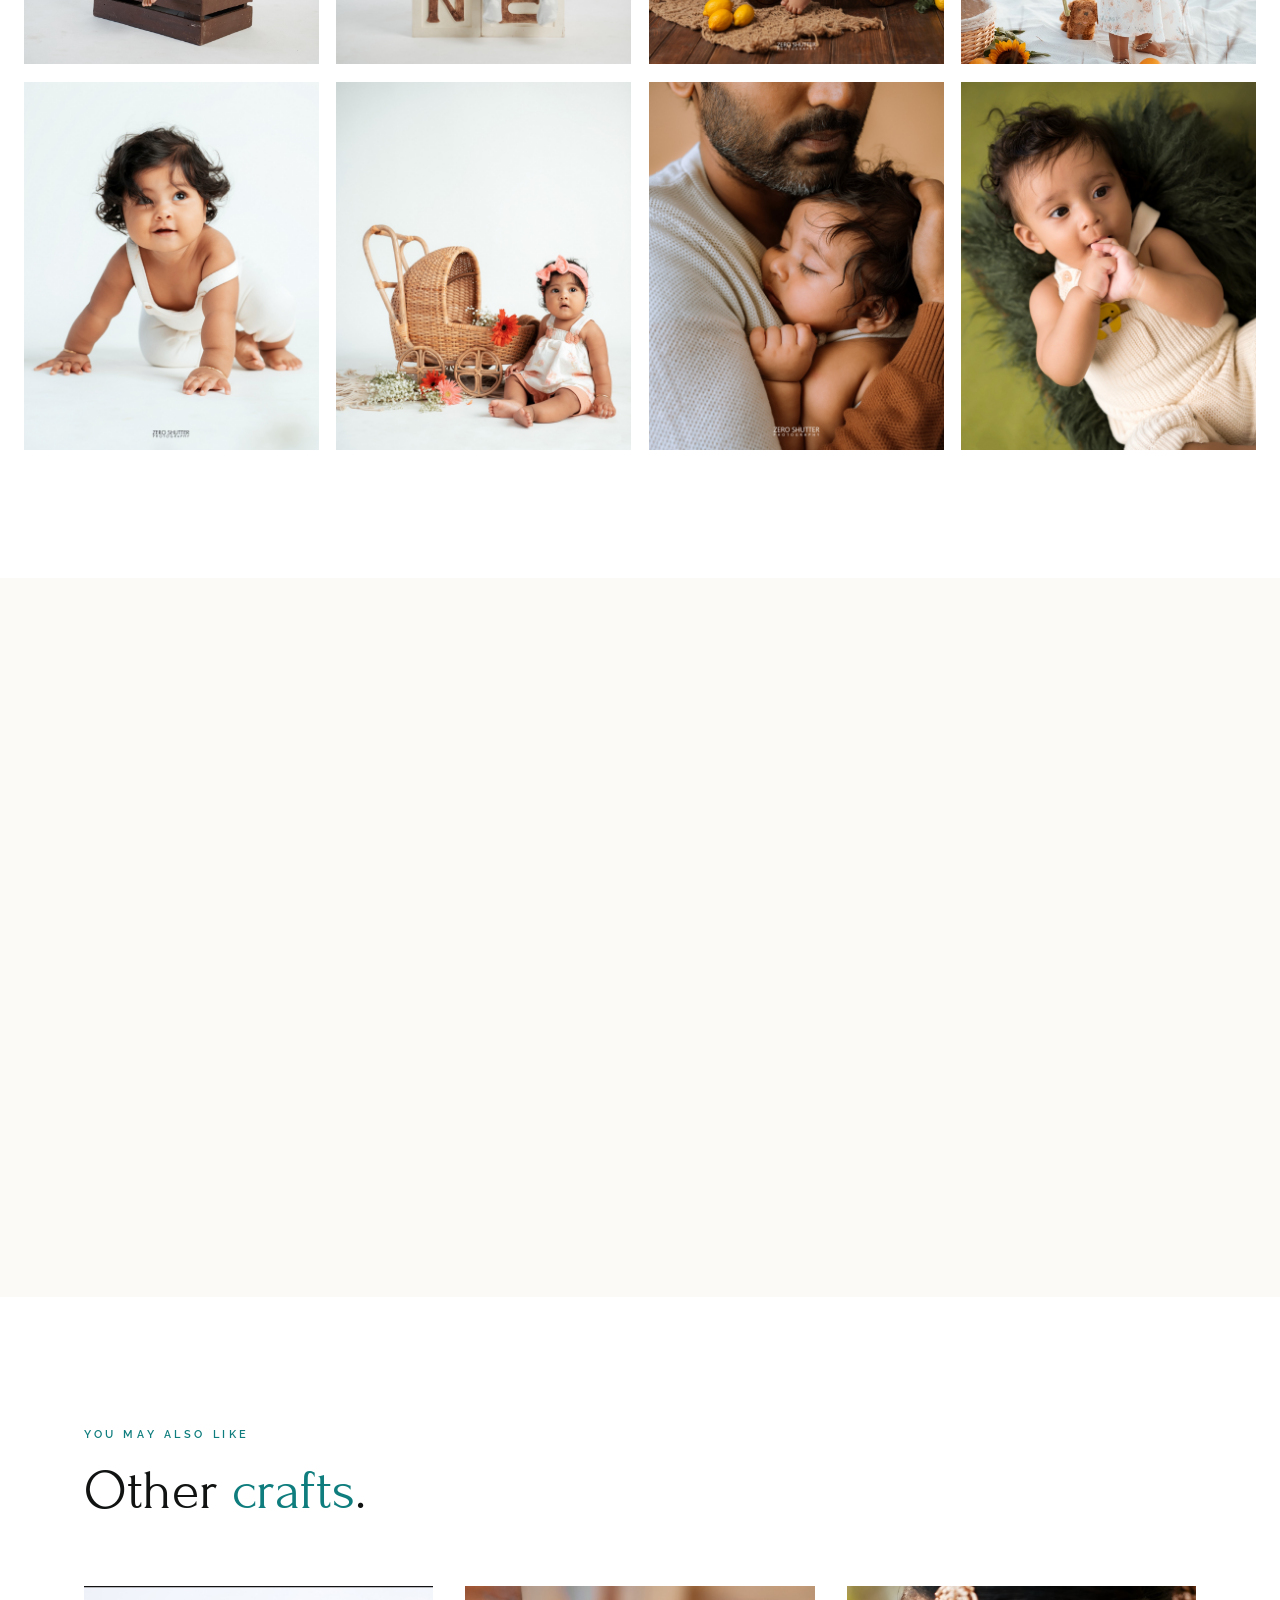
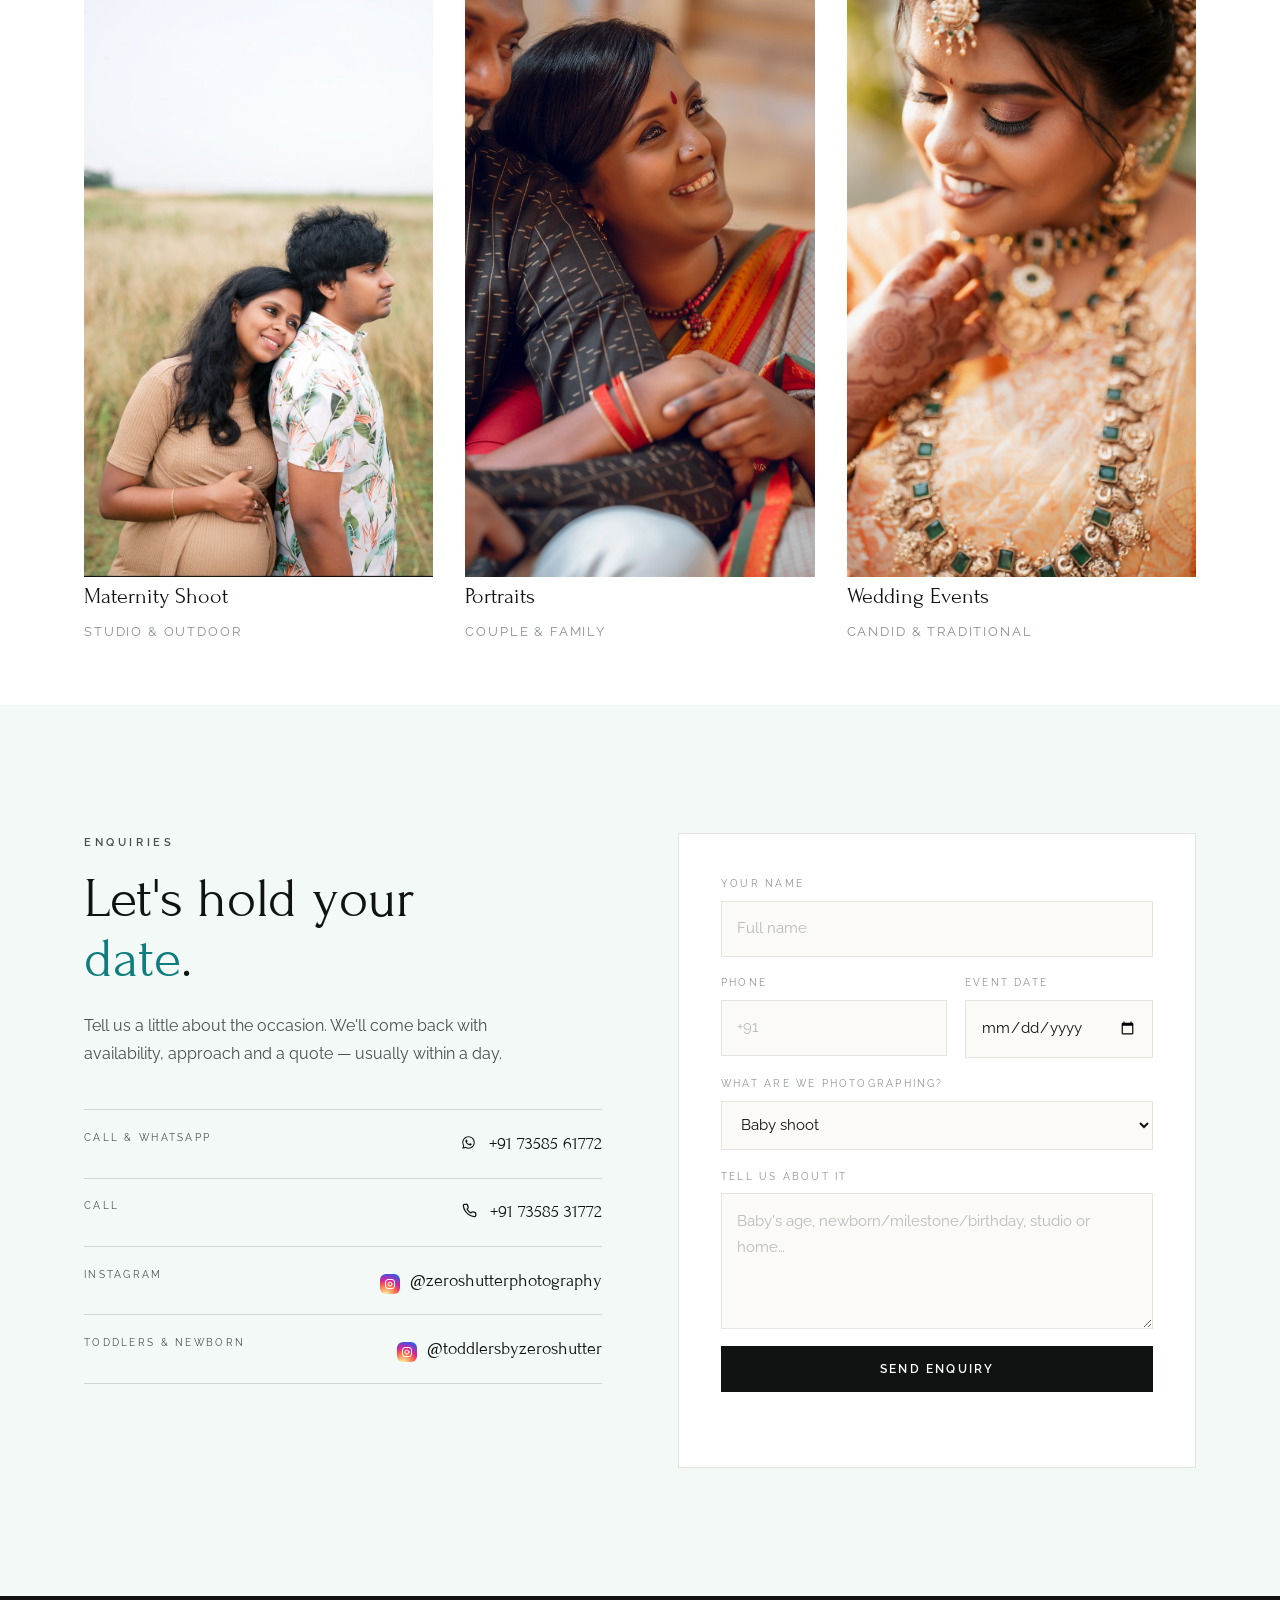
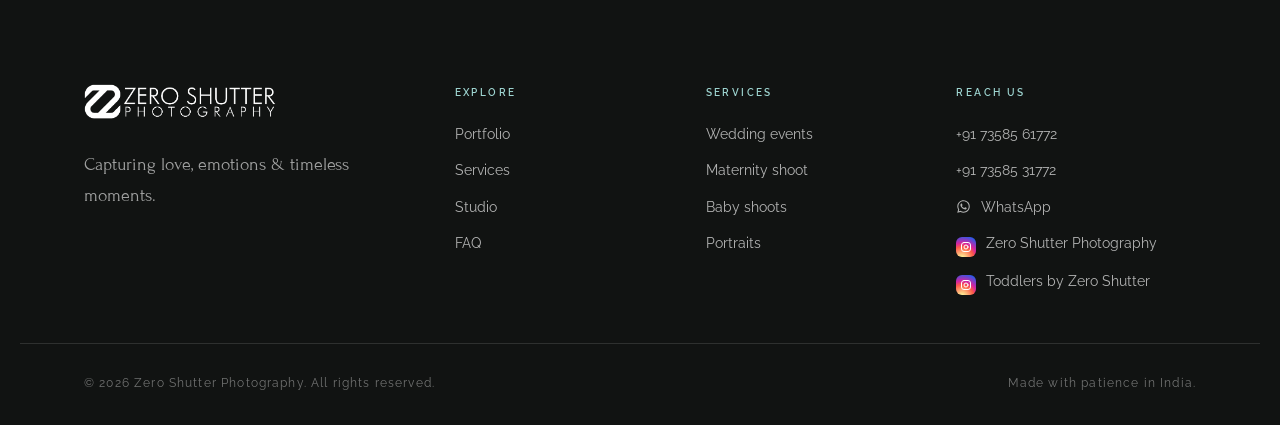
==== commit 9d40a166: "Rename footer Instagram link text to "Zero Shutter Photography" The link still goes to @zeroshutterp" ====
--- a/baby-shoots.html
+++ b/baby-shoots.html
@@ -311,7 +311,7 @@
       <a href="tel:+917358561772">+91 73585 61772</a>
       <a href="tel:+917358531772">+91 73585 31772</a>
       <a href="https://wa.me/917358561772" target="_blank" rel="noopener"><svg class="ico" viewBox="0 0 24 24" width="15" height="15" aria-hidden="true"><path fill="currentColor" d="M12.04 2c-5.5 0-9.97 4.47-9.97 9.97 0 1.76.46 3.48 1.34 5L2 22l5.2-1.36a9.9 9.9 0 0 0 4.84 1.24h.01c5.5 0 9.97-4.47 9.97-9.97 0-2.66-1.04-5.17-2.92-7.05A9.9 9.9 0 0 0 12.04 2Zm0 18.2h-.01a8.3 8.3 0 0 1-4.22-1.16l-.3-.18-3.13.82.84-3.05-.2-.31a8.26 8.26 0 0 1-1.27-4.4c0-4.57 3.72-8.29 8.3-8.29 2.21 0 4.29.86 5.86 2.43a8.24 8.24 0 0 1 2.42 5.87c0 4.57-3.72 8.27-8.29 8.27Zm4.55-6.2c-.25-.13-1.47-.72-1.7-.81-.23-.08-.4-.12-.56.13-.17.25-.64.8-.79.97-.14.16-.29.19-.54.06-.25-.12-1.05-.39-2-1.23-.74-.66-1.24-1.47-1.38-1.72-.15-.25-.02-.39.11-.51.11-.11.25-.29.37-.44.13-.15.17-.25.25-.41.09-.17.04-.31-.02-.44-.06-.12-.56-1.35-.77-1.85-.2-.48-.4-.42-.56-.43h-.47c-.17 0-.44.06-.66.31-.23.25-.87.85-.87 2.07s.89 2.4 1.02 2.56c.12.17 1.75 2.67 4.23 3.74.59.26 1.05.41 1.41.52.59.19 1.13.16 1.56.1.48-.07 1.47-.6 1.67-1.18.21-.58.21-1.07.15-1.18-.06-.11-.23-.17-.48-.29Z"/></svg> WhatsApp</a>
-      <a href="https://www.instagram.com/zeroshutterphotography" target="_blank" rel="noopener"><span class="ico ico--ig-brand"><svg viewBox="0 0 24 24" fill="none" stroke="#fff" stroke-width="2" stroke-linecap="round" stroke-linejoin="round" aria-hidden="true"><rect x="3" y="3" width="18" height="18" rx="5"/><circle cx="12" cy="12" r="4"/><circle cx="17.3" cy="6.7" r=".4" fill="#fff" stroke="none"/></svg></span> Instagram</a>
+      <a href="https://www.instagram.com/zeroshutterphotography" target="_blank" rel="noopener"><span class="ico ico--ig-brand"><svg viewBox="0 0 24 24" fill="none" stroke="#fff" stroke-width="2" stroke-linecap="round" stroke-linejoin="round" aria-hidden="true"><rect x="3" y="3" width="18" height="18" rx="5"/><circle cx="12" cy="12" r="4"/><circle cx="17.3" cy="6.7" r=".4" fill="#fff" stroke="none"/></svg></span> Zero Shutter Photography</a>
       <a href="https://www.instagram.com/toddlersbyzeroshutter" target="_blank" rel="noopener"><span class="ico ico--ig-brand"><svg viewBox="0 0 24 24" fill="none" stroke="#fff" stroke-width="2" stroke-linecap="round" stroke-linejoin="round" aria-hidden="true"><rect x="3" y="3" width="18" height="18" rx="5"/><circle cx="12" cy="12" r="4"/><circle cx="17.3" cy="6.7" r=".4" fill="#fff" stroke="none"/></svg></span> Toddlers by Zero Shutter</a>
     </div>
   </div>
--- a/assets/css/style.css
+++ b/assets/css/style.css
@@ -219,7 +219,10 @@
   min-height:600px;
   overflow:hidden;
   background:var(--ink);
-}
+  touch-action:pan-y;
+  -webkit-user-select:none;user-select:none;
+}
+.hero__slide-img{-webkit-user-drag:none;}
 
 /* Full-bleed three-slide banner, auto-advancing. Each slide is a pair of
    photos so the tall portrait frames aren't cropped to a sliver; drops to a
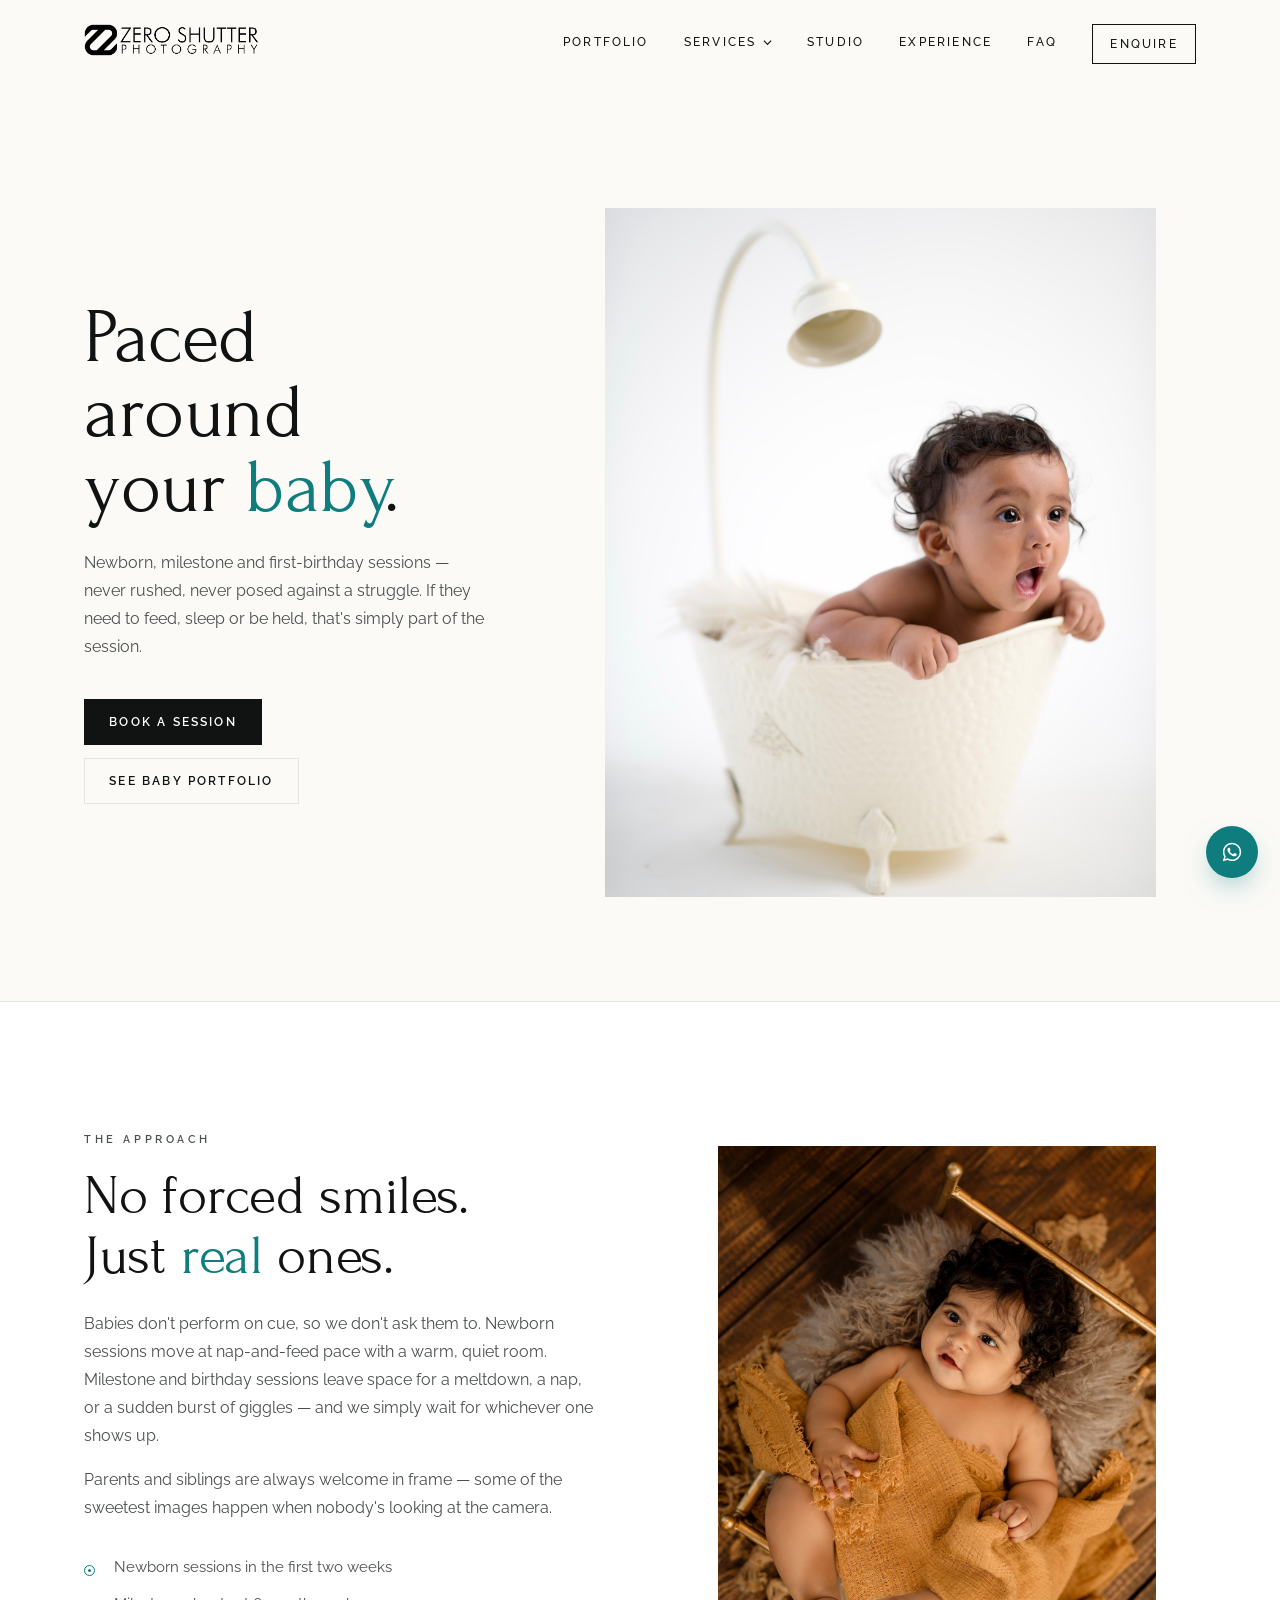
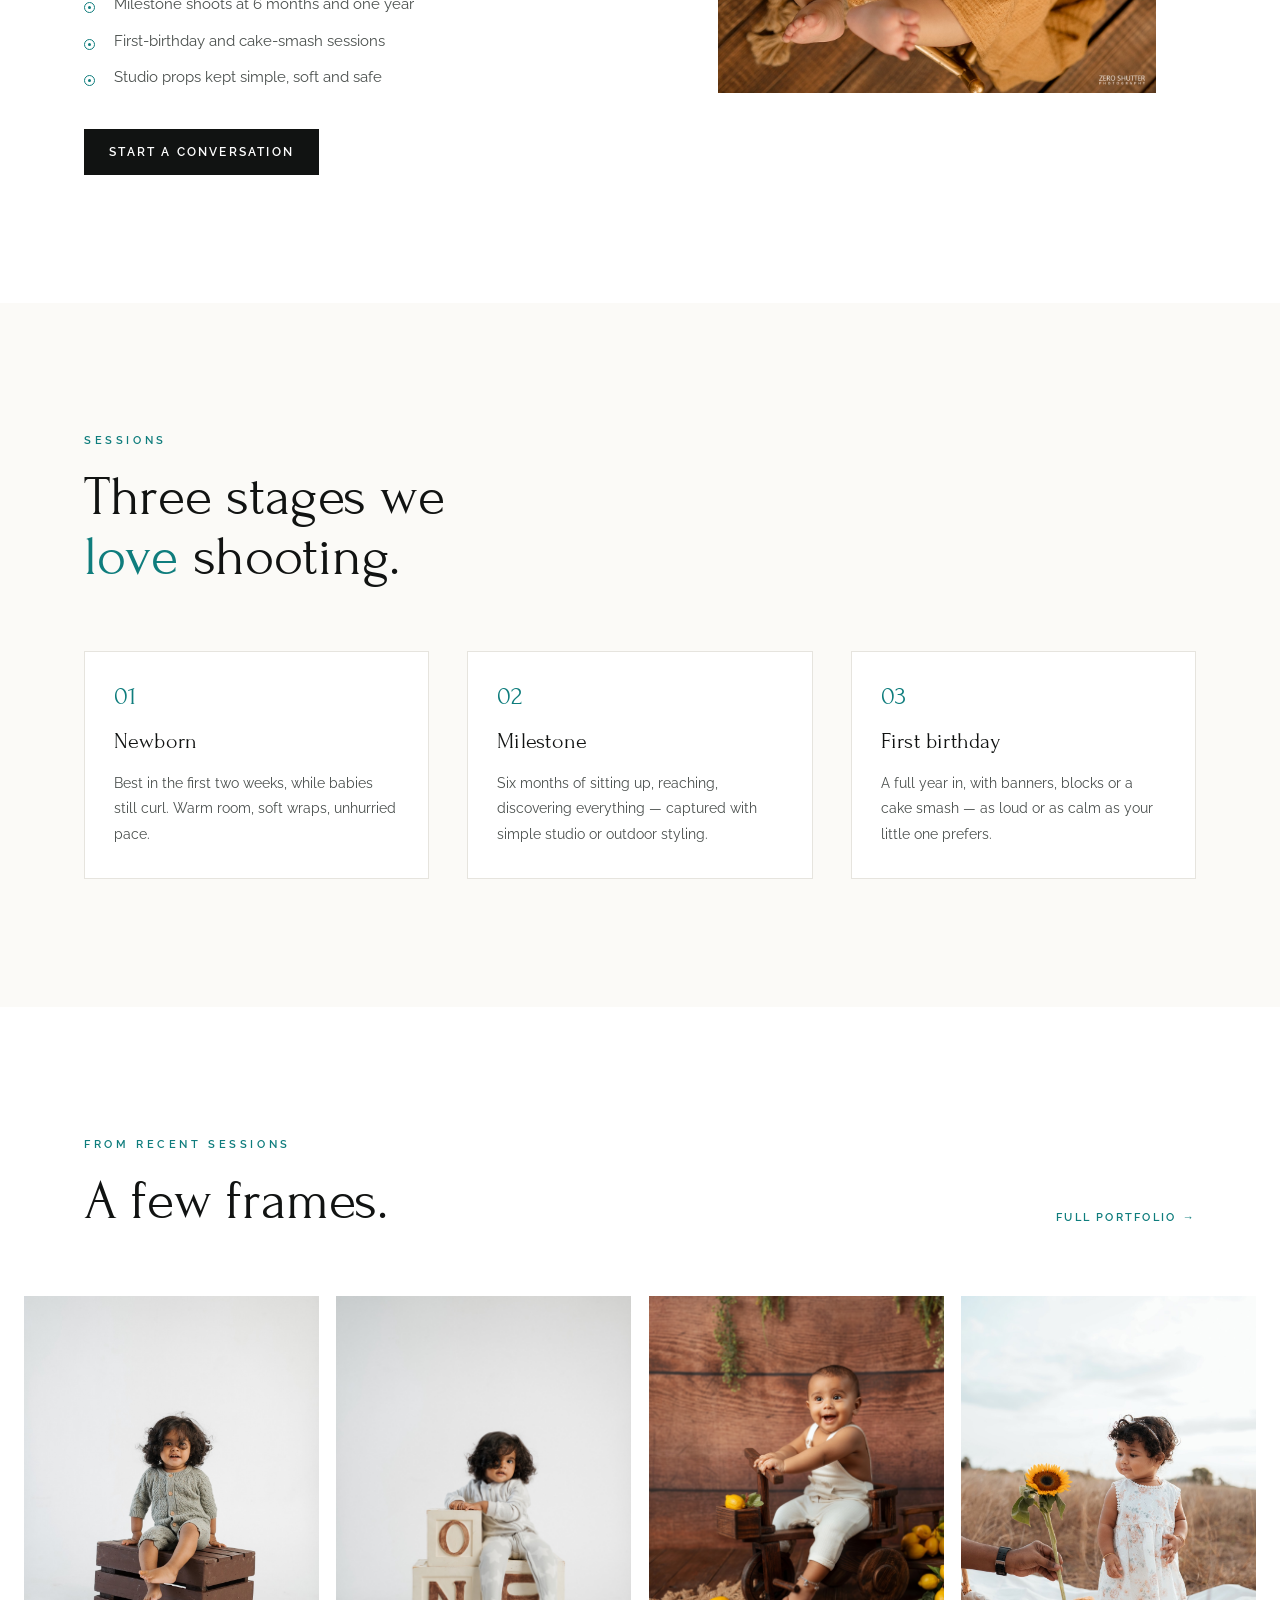
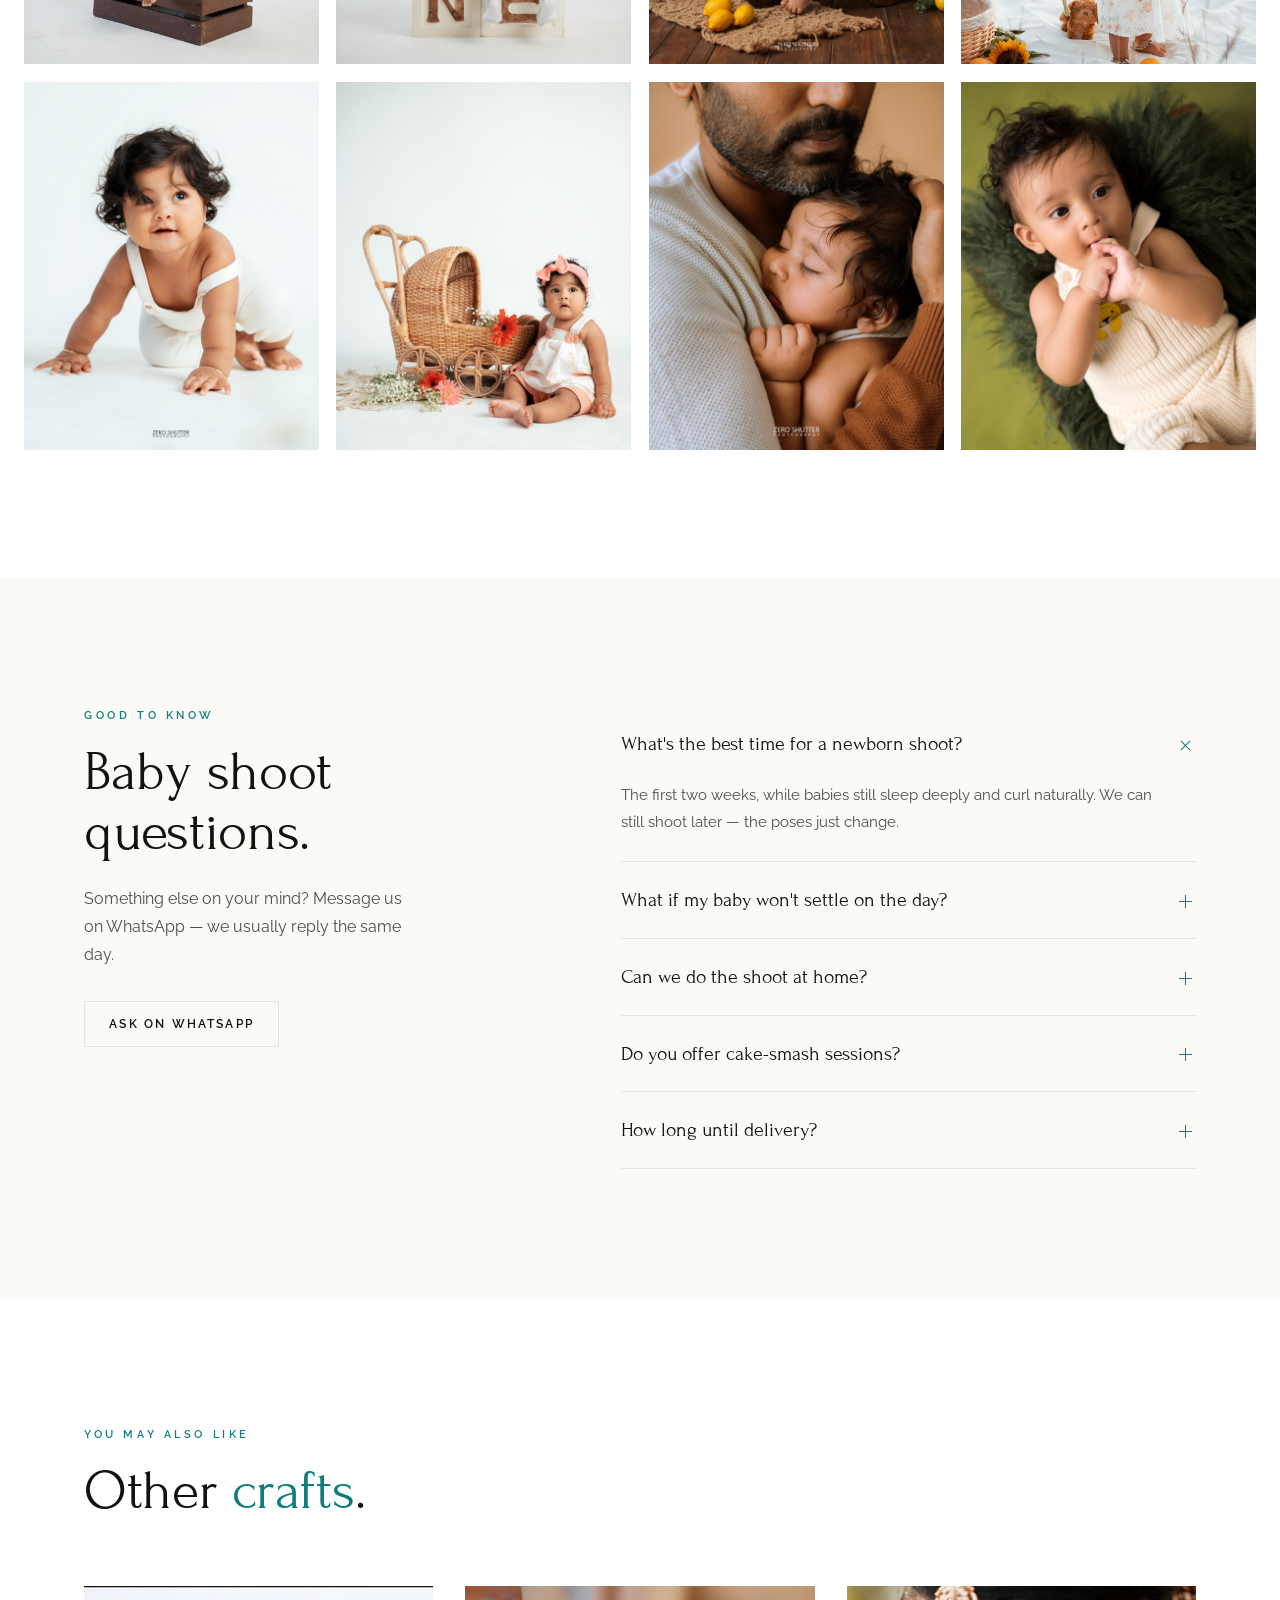
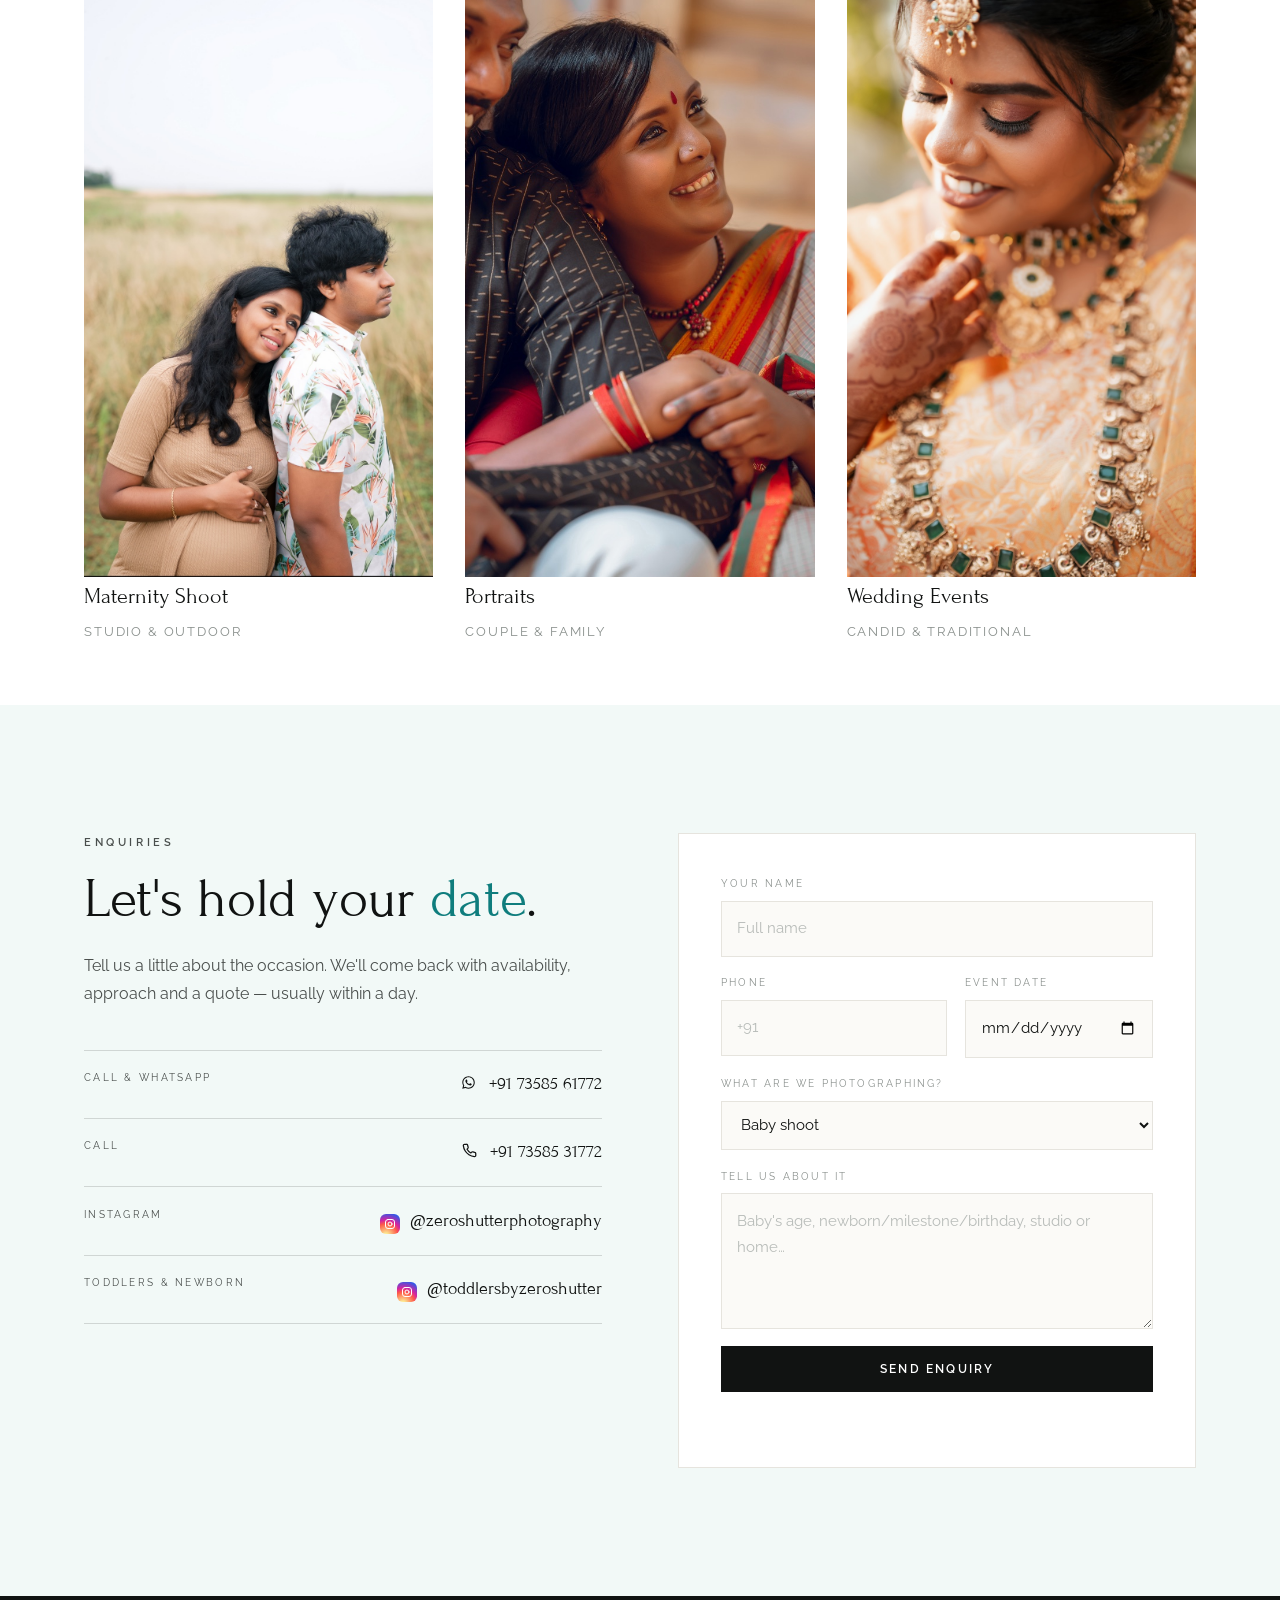
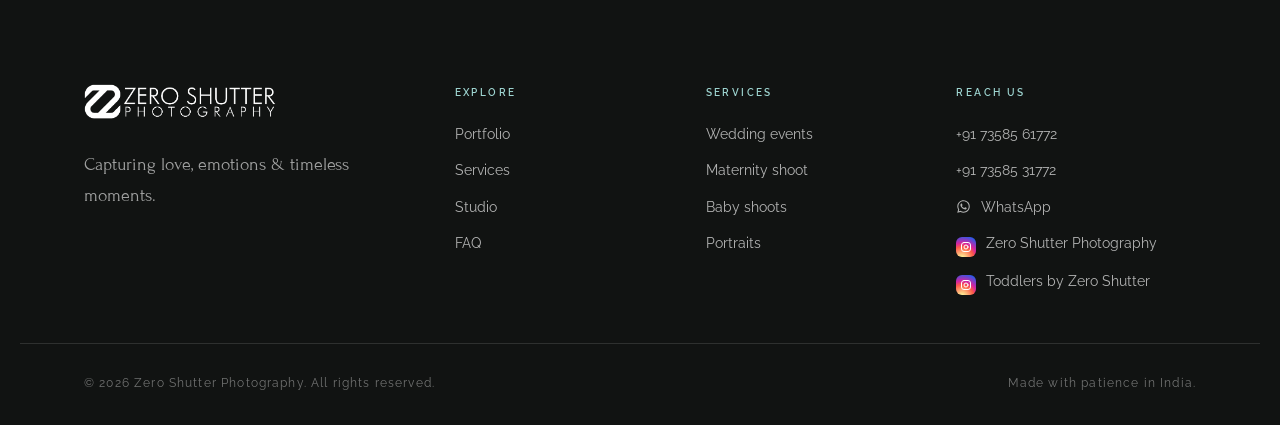
==== commit 99d7ee43: "Contact section: one-line heading, two-line intro paragraph "Let's hold your date." no longer breaks" ====
--- a/baby-shoots.html
+++ b/baby-shoots.html
@@ -237,7 +237,7 @@
     <div class="shell contact__grid">
       <div class="contact__copy reveal">
         <p class="eyebrow">Enquiries</p>
-        <h2 class="heading">Let's hold your<br><em>date</em>.</h2>
+        <h2 class="heading">Let's hold your <em>date</em>.</h2>
         <p>Tell us a little about the occasion. We'll come back with availability, approach and a quote — usually within a day.</p>
 
         <ul class="contact__list">
--- a/assets/css/style.css
+++ b/assets/css/style.css
@@ -148,9 +148,18 @@
   transition:background .45s var(--ease), box-shadow .45s var(--ease), padding .45s var(--ease);
   padding:1.5rem 0;
 }
-.site-header.is-stuck{
+/* The blur lives on a background layer, not the header itself: a header with
+   backdrop-filter becomes the containing block for fixed children, which shrank
+   the mobile menu drawer to the height of the header bar once scrolled. */
+.site-header::before{
+  content:"";position:absolute;inset:0;z-index:-1;pointer-events:none;
   background:rgba(255,255,255,.94);
   backdrop-filter:saturate(180%) blur(14px);
+  -webkit-backdrop-filter:saturate(180%) blur(14px);
+  opacity:0;transition:opacity .45s var(--ease);
+}
+.site-header.is-stuck::before{opacity:1;}
+.site-header.is-stuck{
   box-shadow:0 1px 0 var(--line);
   padding:.85rem 0;
 }
@@ -215,7 +224,7 @@
 /* ── Hero ─────────────────────────────────────────────── */
 .hero{
   position:relative;
-  height:min(94vh, 940px);
+  height:min(94vh, max(940px, 45vw));
   min-height:600px;
   overflow:hidden;
   background:var(--ink);
@@ -224,9 +233,8 @@
 }
 .hero__slide-img{-webkit-user-drag:none;}
 
-/* Full-bleed three-slide banner, auto-advancing. Each slide is a pair of
-   photos so the tall portrait frames aren't cropped to a sliver; drops to a
-   single photo below 900px where two would be too narrow to read. */
+/* Full-bleed three-slide banner, auto-advancing and swipeable. One wide
+   photo per slide; --pos / --pos-m set the crop focus for desktop / phone. */
 .hero__gallery{
   position:absolute;inset:0;
 }
@@ -234,18 +242,14 @@
 .hero__slider{position:relative;width:100%;height:100%;overflow:hidden;}
 .hero__slide{
   position:absolute;inset:0;margin:0;
-  display:grid;
-  grid-template-columns:1fr 1fr;
-  grid-template-rows:minmax(0,1fr);
-  gap:4px;
   transform:translateX(100%);
   transition:transform 1.1s var(--ease);
 }
 .hero__slide.is-active{transform:translateX(0);}
 .hero__slide.is-prev{transform:translateX(-100%);}
 .hero__slide-img{
-  width:100%;height:100%;min-width:0;min-height:0;
-  object-fit:cover;object-position:var(--pos,center 22%);
+  display:block;width:100%;height:100%;
+  object-fit:cover;object-position:var(--pos,center 30%);
 }
 
 .hero__scrim{
@@ -307,6 +311,7 @@
 
 /* ── Sections ─────────────────────────────────────────── */
 .section{padding:clamp(4.5rem,10vw,8.5rem) 0;}
+.section.services{padding-top:clamp(2.25rem,5vw,4.25rem);}
 .section--tint{background:var(--paper-warm);}
 .section--dark{background:var(--ink);color:var(--paper);}
 
@@ -648,8 +653,8 @@
   display:grid;grid-template-columns:1fr 1fr;
   gap:clamp(2.4rem,6vw,5.5rem);align-items:start;
 }
-.contact__copy p{color:var(--ink-soft);max-width:42ch;}
-.contact__copy .heading{margin-bottom:1.4rem;}
+.contact__copy p{color:var(--ink-soft);max-width:none;}
+.contact__copy .heading{margin-bottom:1.4rem;white-space:nowrap;}
 
 .contact__list{list-style:none;padding:0;margin:2.6rem 0 0;}
 .contact__list li{
@@ -986,7 +991,7 @@
   .nav > .nav__item{width:100%;border-top:1px solid var(--line);padding-top:1.3rem;}
   .nav > a:first-child,
   .nav > .nav__item:first-child{border-top:0;padding-top:0;}
-  .nav__cta{border-top:0 !important;}
+  .nav__cta{border-top:1px solid var(--ink) !important;}
 
   /* Dropdown collapses into an inline accordion inside the drawer */
   .has-drop{flex-direction:column;align-items:flex-start;gap:0;padding:0;margin:0;}
@@ -1008,11 +1013,29 @@
   .drop__text strong{font-size:1rem;}
   .drop__all{margin-top:.4rem;padding-top:.8rem;}
 
-  .hero{height:82vh;min-height:520px;}
-  .hero__slide{grid-template-columns:1fr;gap:0;}
-  .hero__slide-img + .hero__slide-img{display:none;}
-  .hero__overlay{bottom:1.7rem;}
+  /* A wide banner in a tall hero shows only a sliver of the scene, so on
+     tablets/phones the photo is a shorter frame (so the couple stays in shot)
+     with the same dark fade and text over its lower part as on desktop. The text
+     is compact so it stays below the faces. */
+  .hero{height:auto;min-height:0;}
+  .hero__gallery{
+    position:relative;inset:auto;
+    aspect-ratio:1/1;max-height:88vh;
+  }
+  .hero__slide-img{object-position:var(--pos-m,center);}
+  .hero__scrim{
+    background:
+      linear-gradient(180deg, rgba(9,11,10,.5) 0%, rgba(9,11,10,0) 20%),
+      linear-gradient(0deg, rgba(9,11,10,.9) 0%, rgba(9,11,10,.6) 30%, rgba(9,11,10,0) 60%);
+  }
+  .hero__overlay{bottom:1.4rem;}
+  .hero__overlay .eyebrow{font-size:.58rem;letter-spacing:.17em;margin-bottom:.5rem;white-space:nowrap;}
+  .hero__overlay .display{font-size:clamp(1.6rem,8.8vw,2.8rem);white-space:nowrap;margin-bottom:1rem;}
+  .hero__overlay .display br{display:none;}
   .hero__overlay .lede{display:none;}
+  .hero__actions{flex-wrap:nowrap;gap:.6rem;}
+  .hero__actions{max-width:30rem;}
+  .hero__actions .btn{flex:1;width:auto;padding:.85em .5em;font-size:.68rem;letter-spacing:.14em;text-align:center;}
   .hero__scroll{display:none;}
 
   .story__grid,.faq__grid,.contact__grid{grid-template-columns:1fr;}
@@ -1030,6 +1053,7 @@
 }
 
 @media (max-width:640px){
+  .hero__gallery{aspect-ratio:2/3;}
   .filters{
     flex-wrap:nowrap;overflow-x:auto;-webkit-overflow-scrolling:touch;
     scrollbar-width:none;
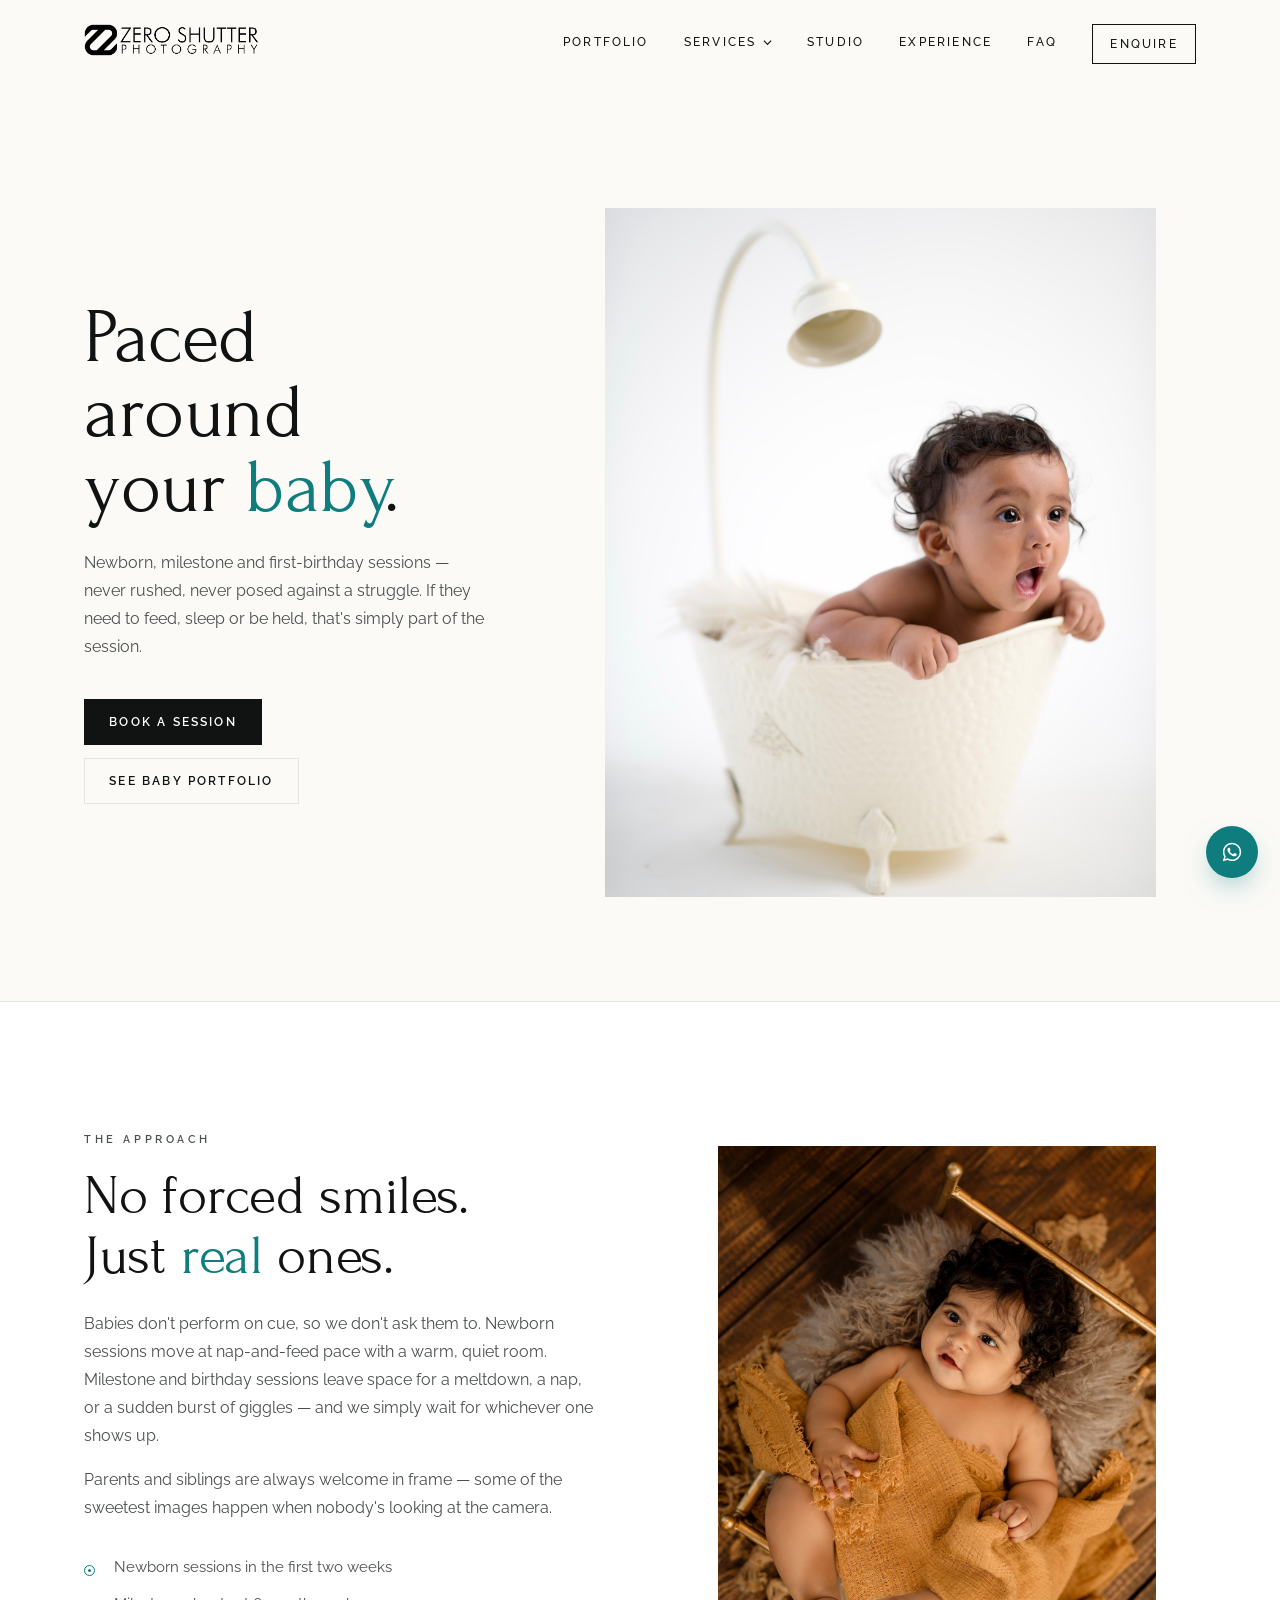
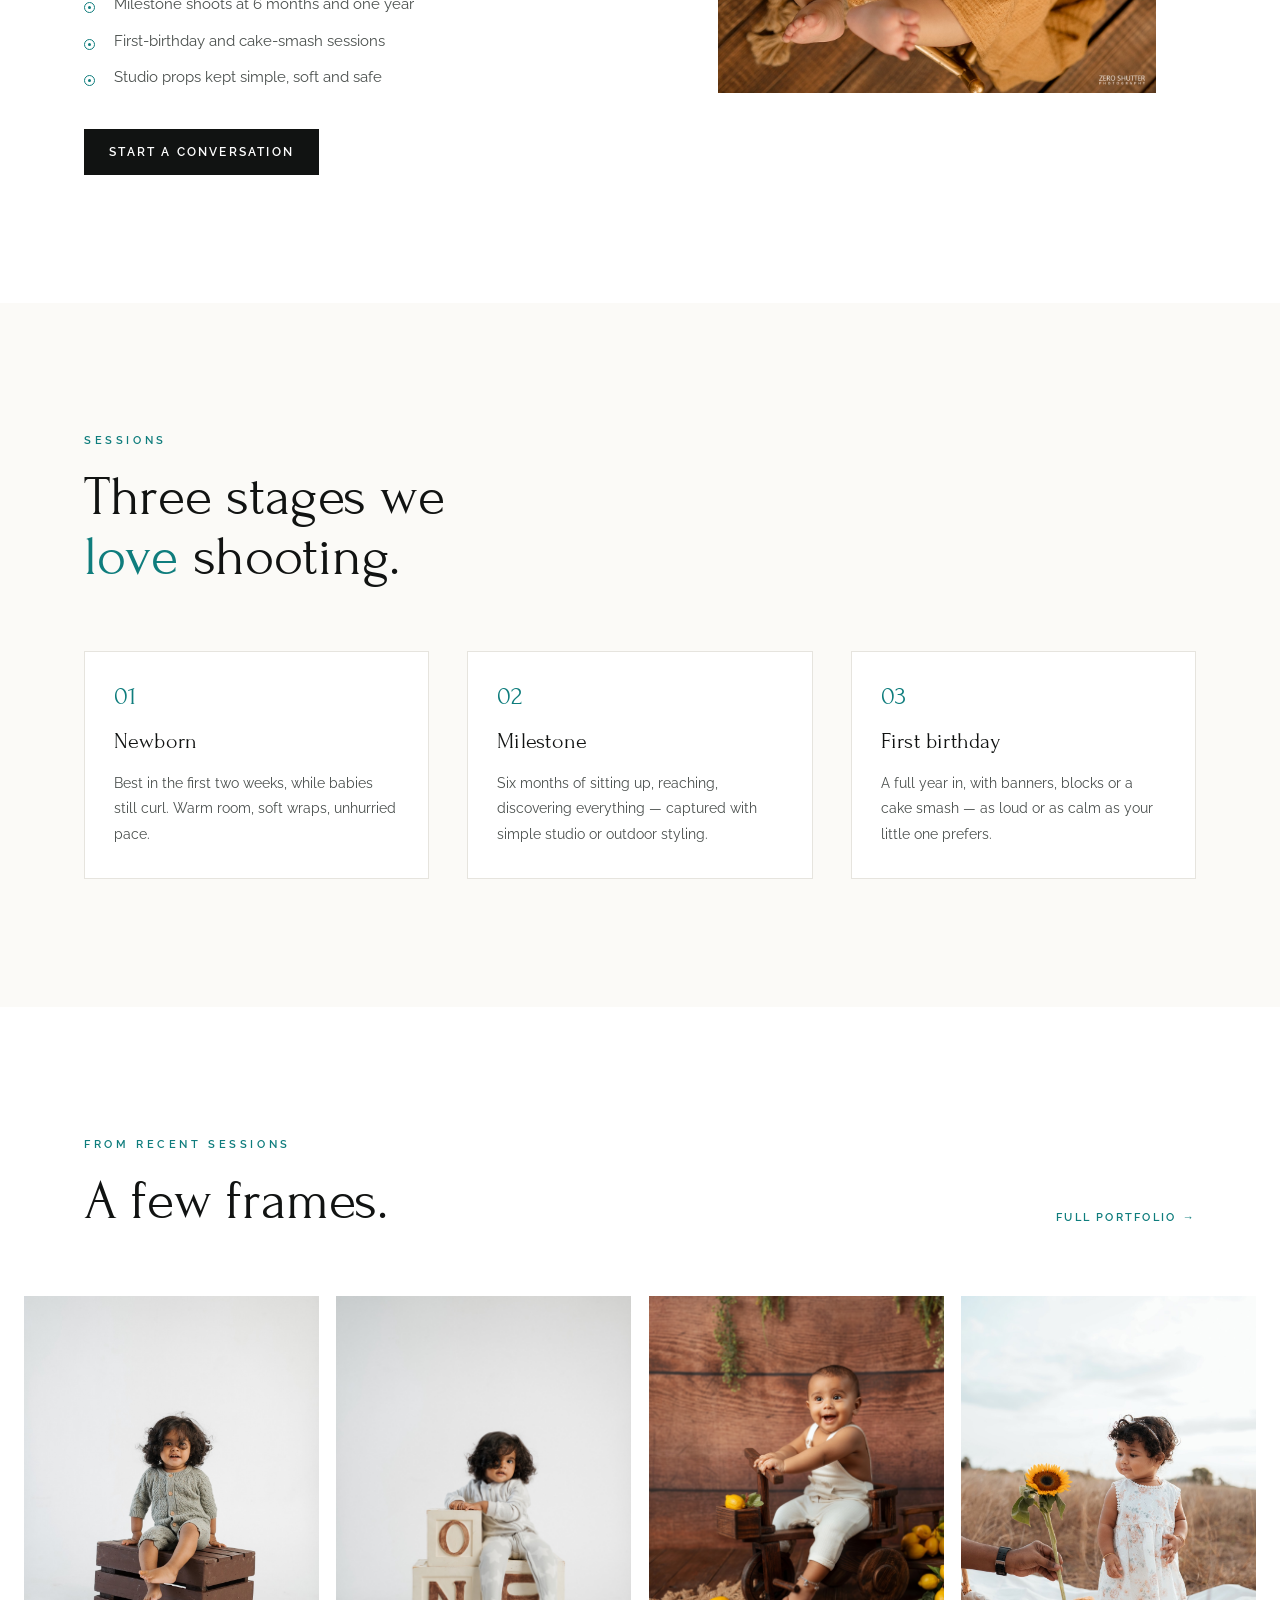
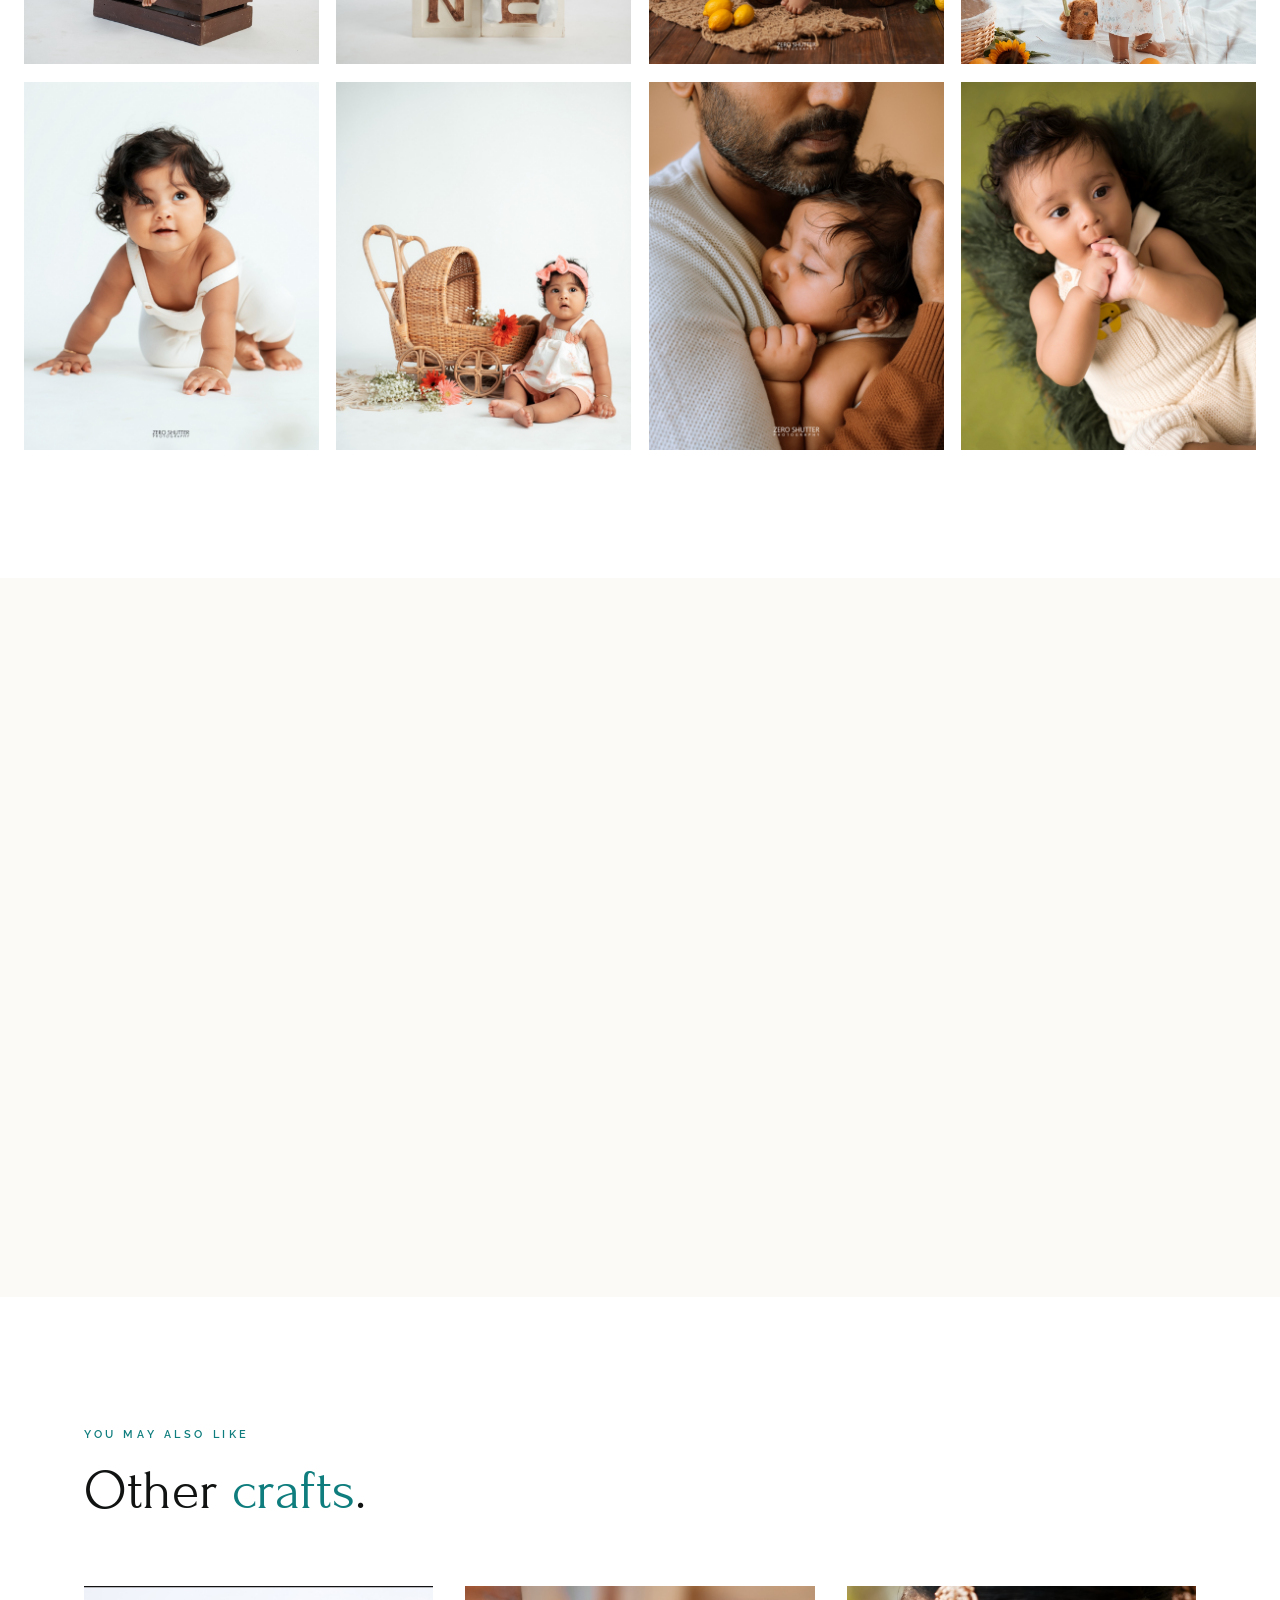
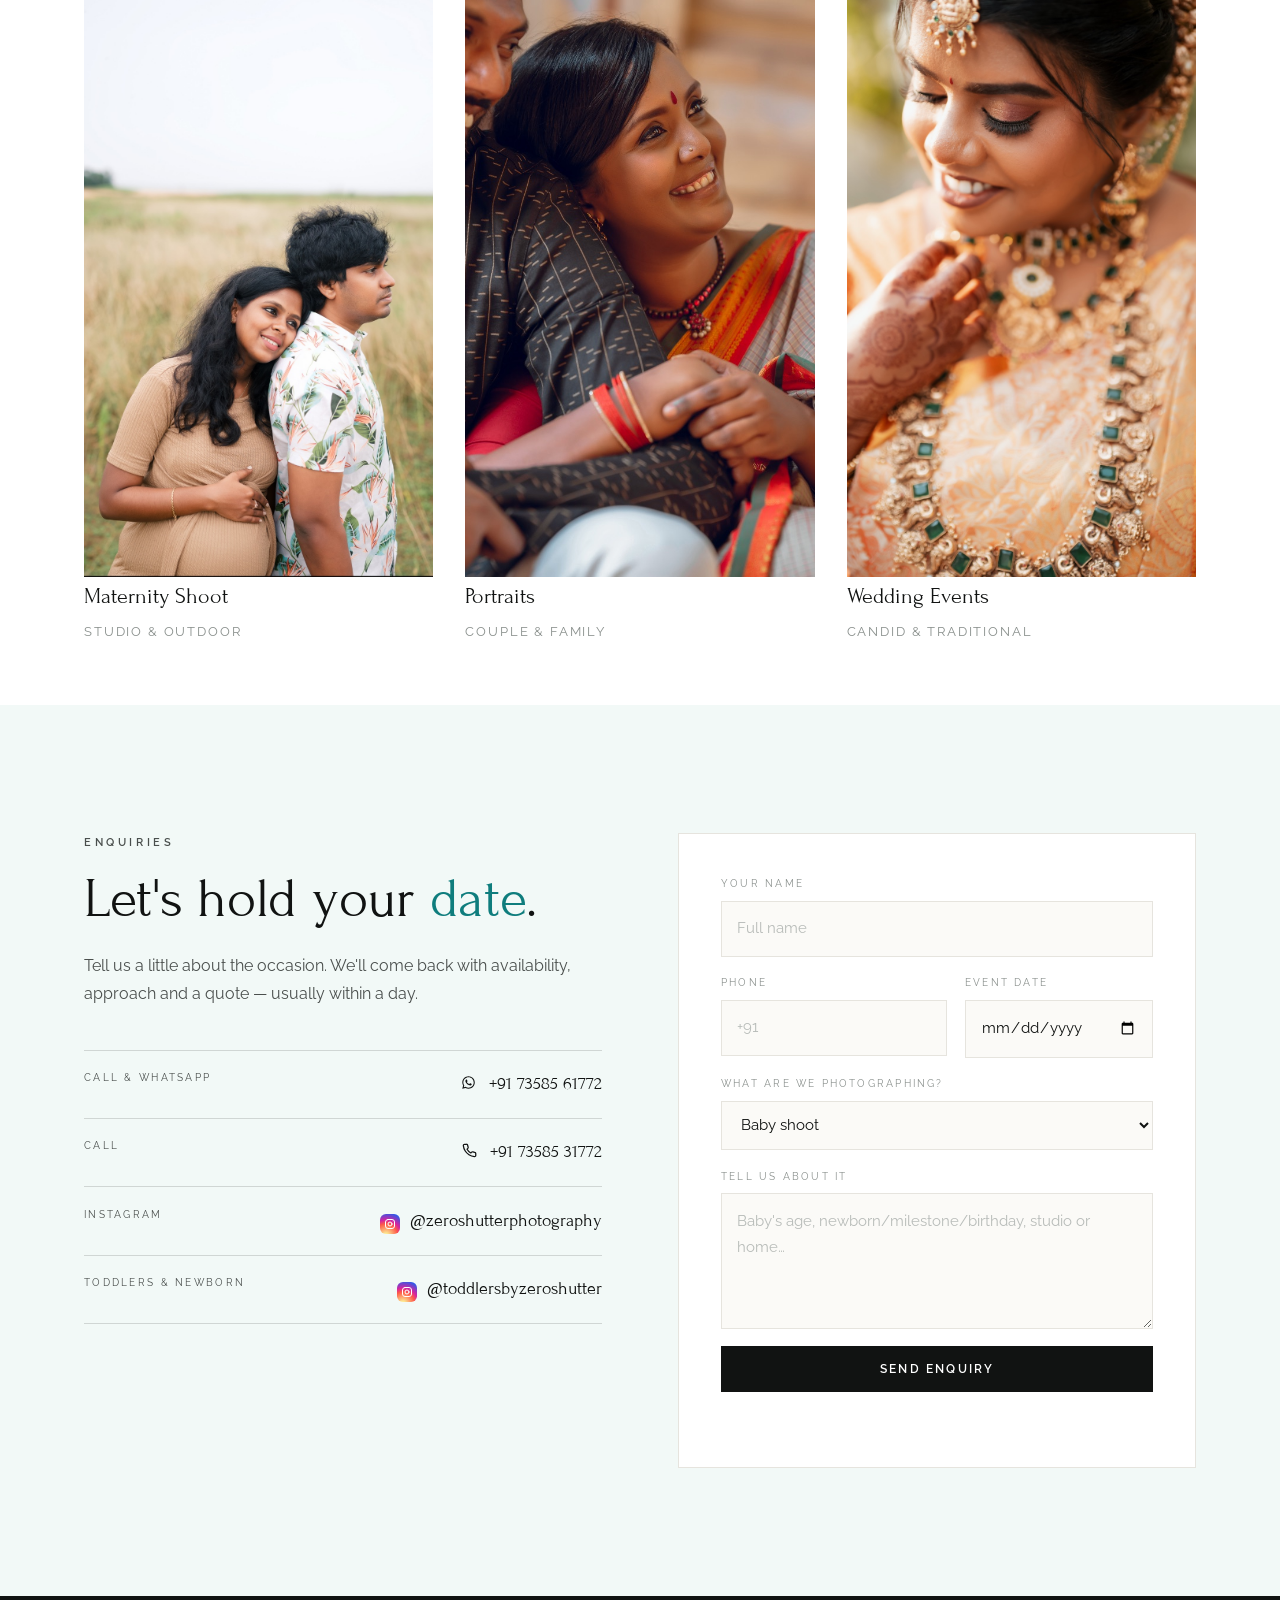
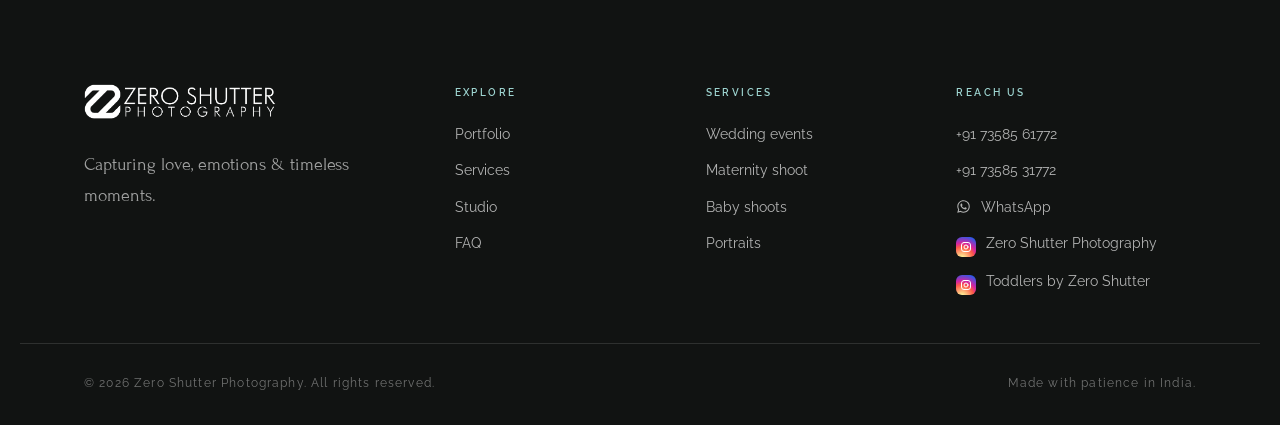
==== commit bb169cd0: "Use the red-dress portrait for Portraits on the Services page and dropdown Replaces couple-1.jpg wit" ====
--- a/baby-shoots.html
+++ b/baby-shoots.html
@@ -42,7 +42,7 @@
               <span class="drop__text"><strong>Baby Shoots</strong><em>Newborn &middot; Milestone</em></span>
             </a>
             <a class="drop__item" href="portraits.html">
-              <span class="drop__thumb"><img src="assets/images/gallery/couple-1.jpg" alt="" loading="lazy"></span>
+              <span class="drop__thumb"><img src="assets/images/gallery/portrait-2.jpg" alt="" loading="lazy"></span>
               <span class="drop__text"><strong>Portraits</strong><em>Couple &middot; Family</em></span>
             </a>
             <a class="drop__all" href="services.html">All services</a>
--- a/assets/css/style.css
+++ b/assets/css/style.css
@@ -72,6 +72,13 @@
   letter-spacing:-.005em;
   margin:0;
 }
+/* Keeps a heading on its lines: nowrap, with the size capped so the longest line
+   (--fit = its width in em) never exceeds the content width. */
+.heading--fit{
+  white-space:nowrap;
+  font-size:min(clamp(1.7rem,4vw,3.4rem), calc((100vw - 2 * var(--gutter)) / var(--fit,10)));
+}
+.section__head:has(.heading--fit){max-width:none;}
 .heading--light{color:var(--paper);}
 .heading--light em{color:var(--teal-mist);}
 
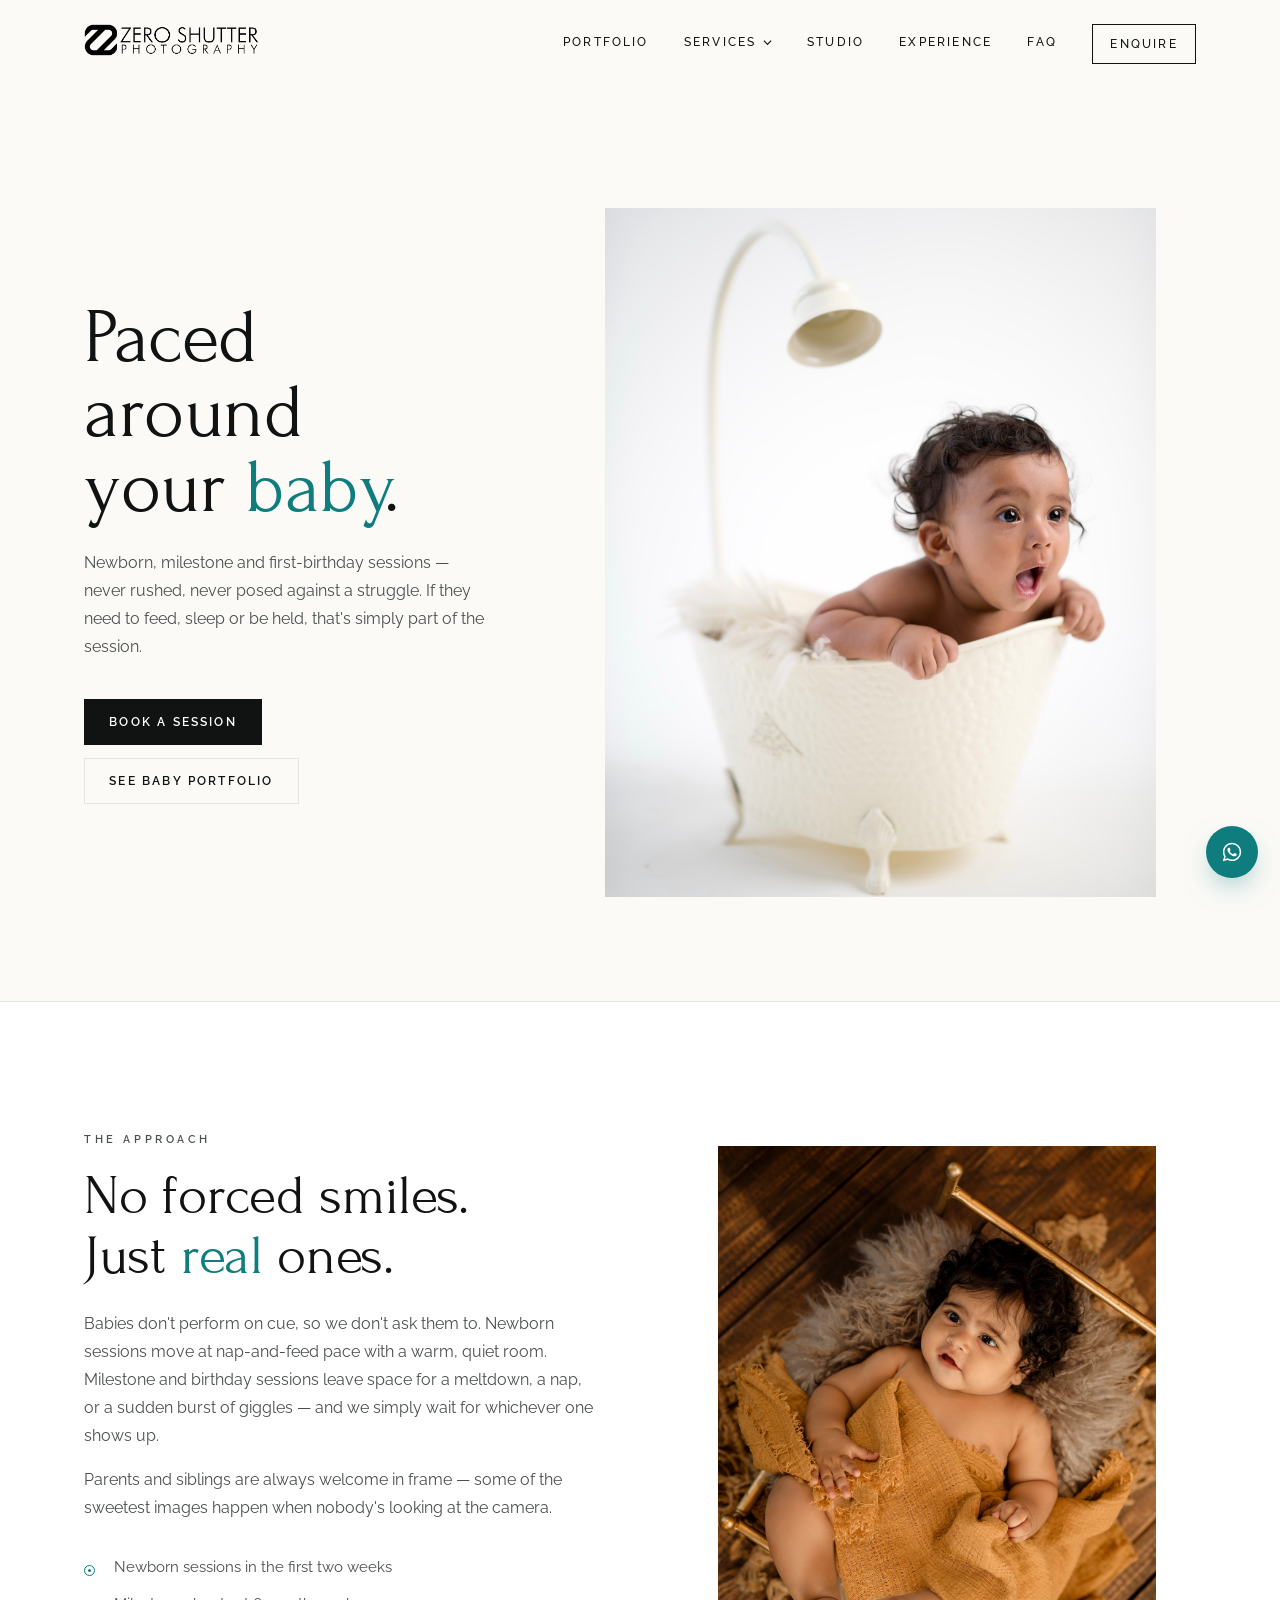
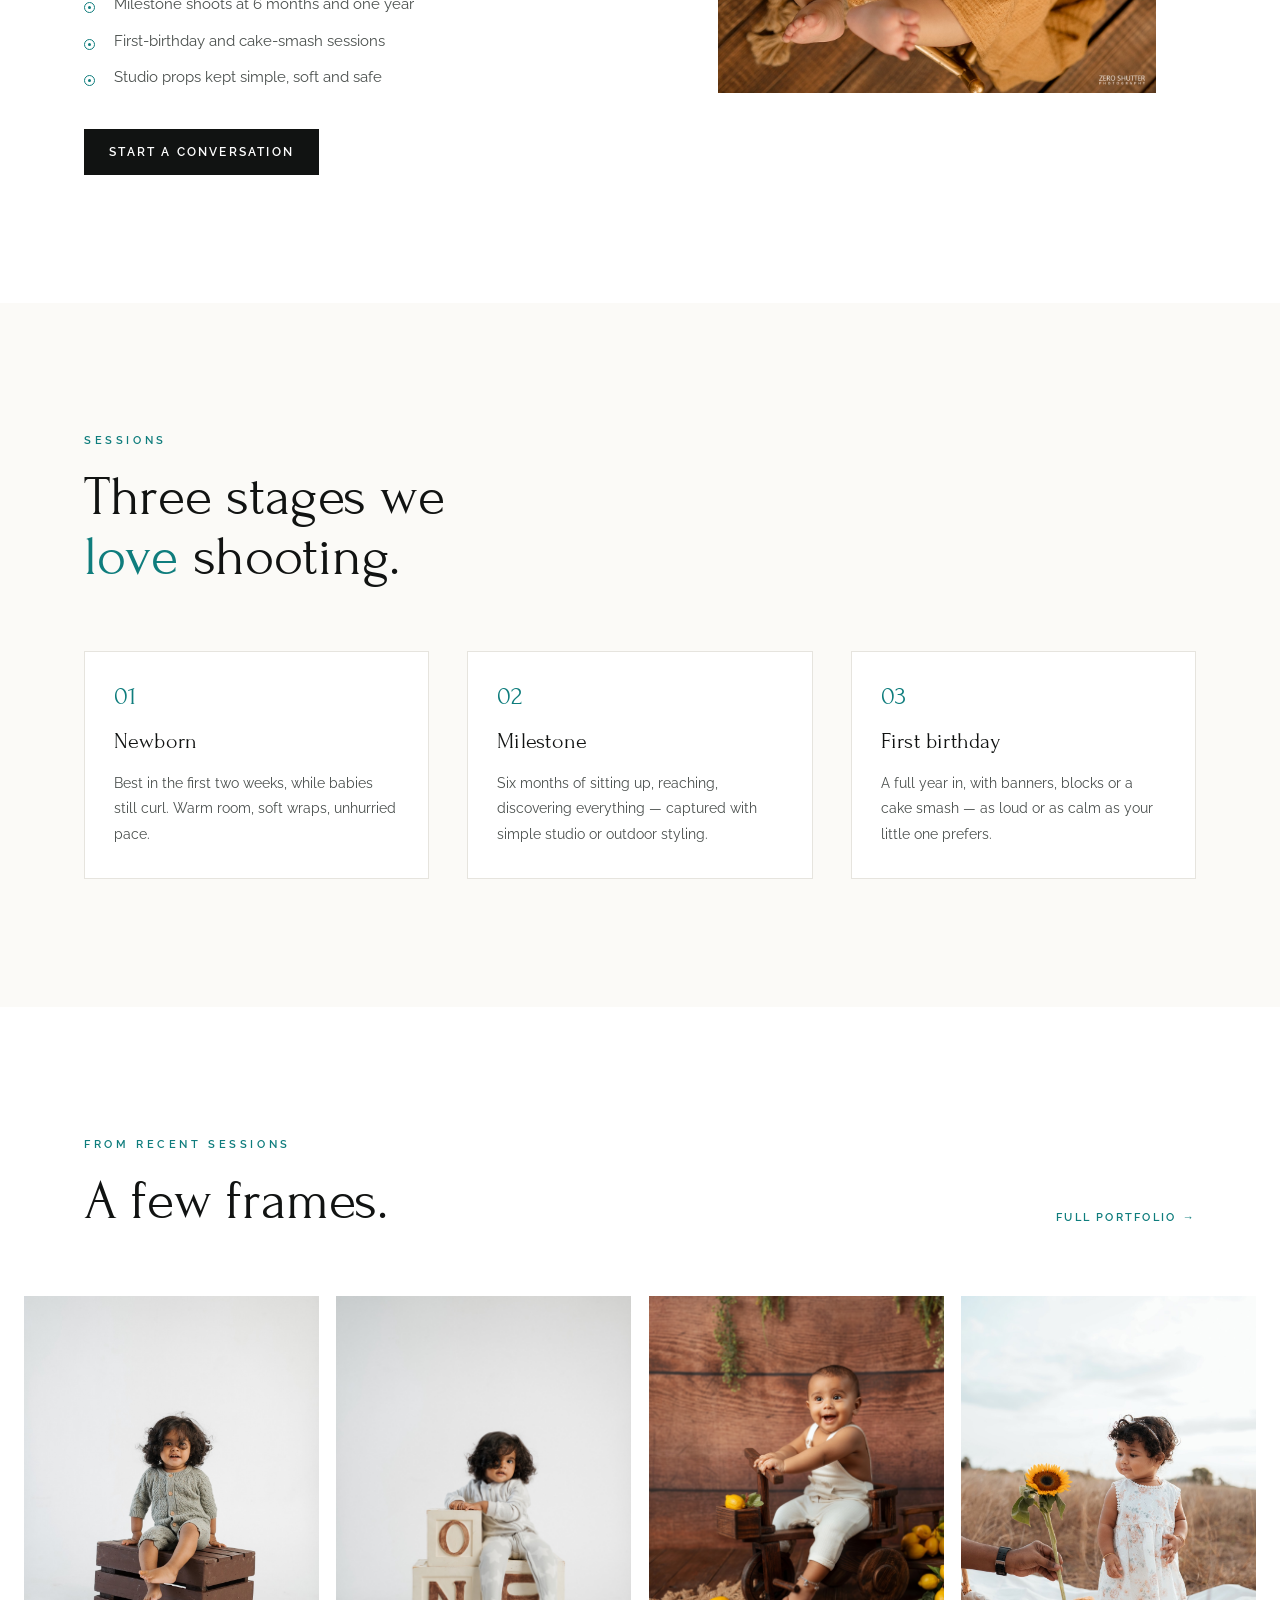
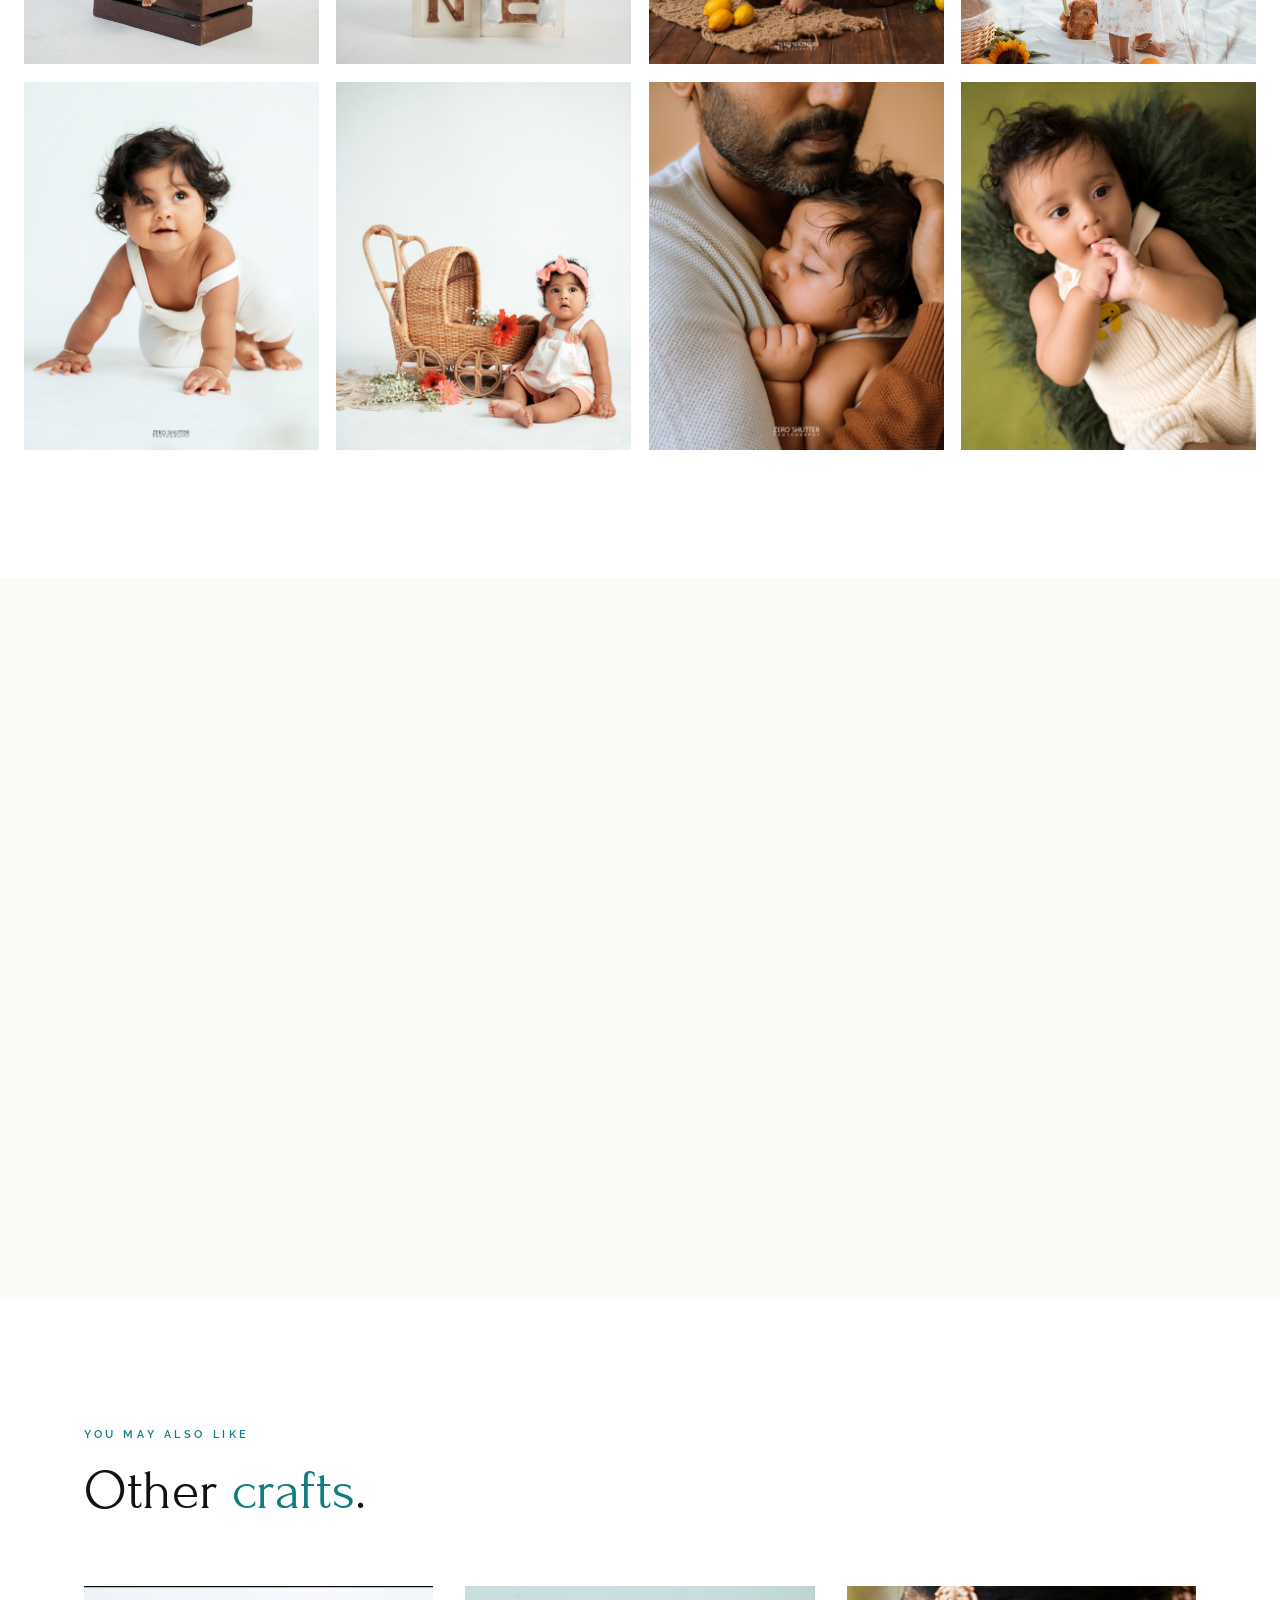
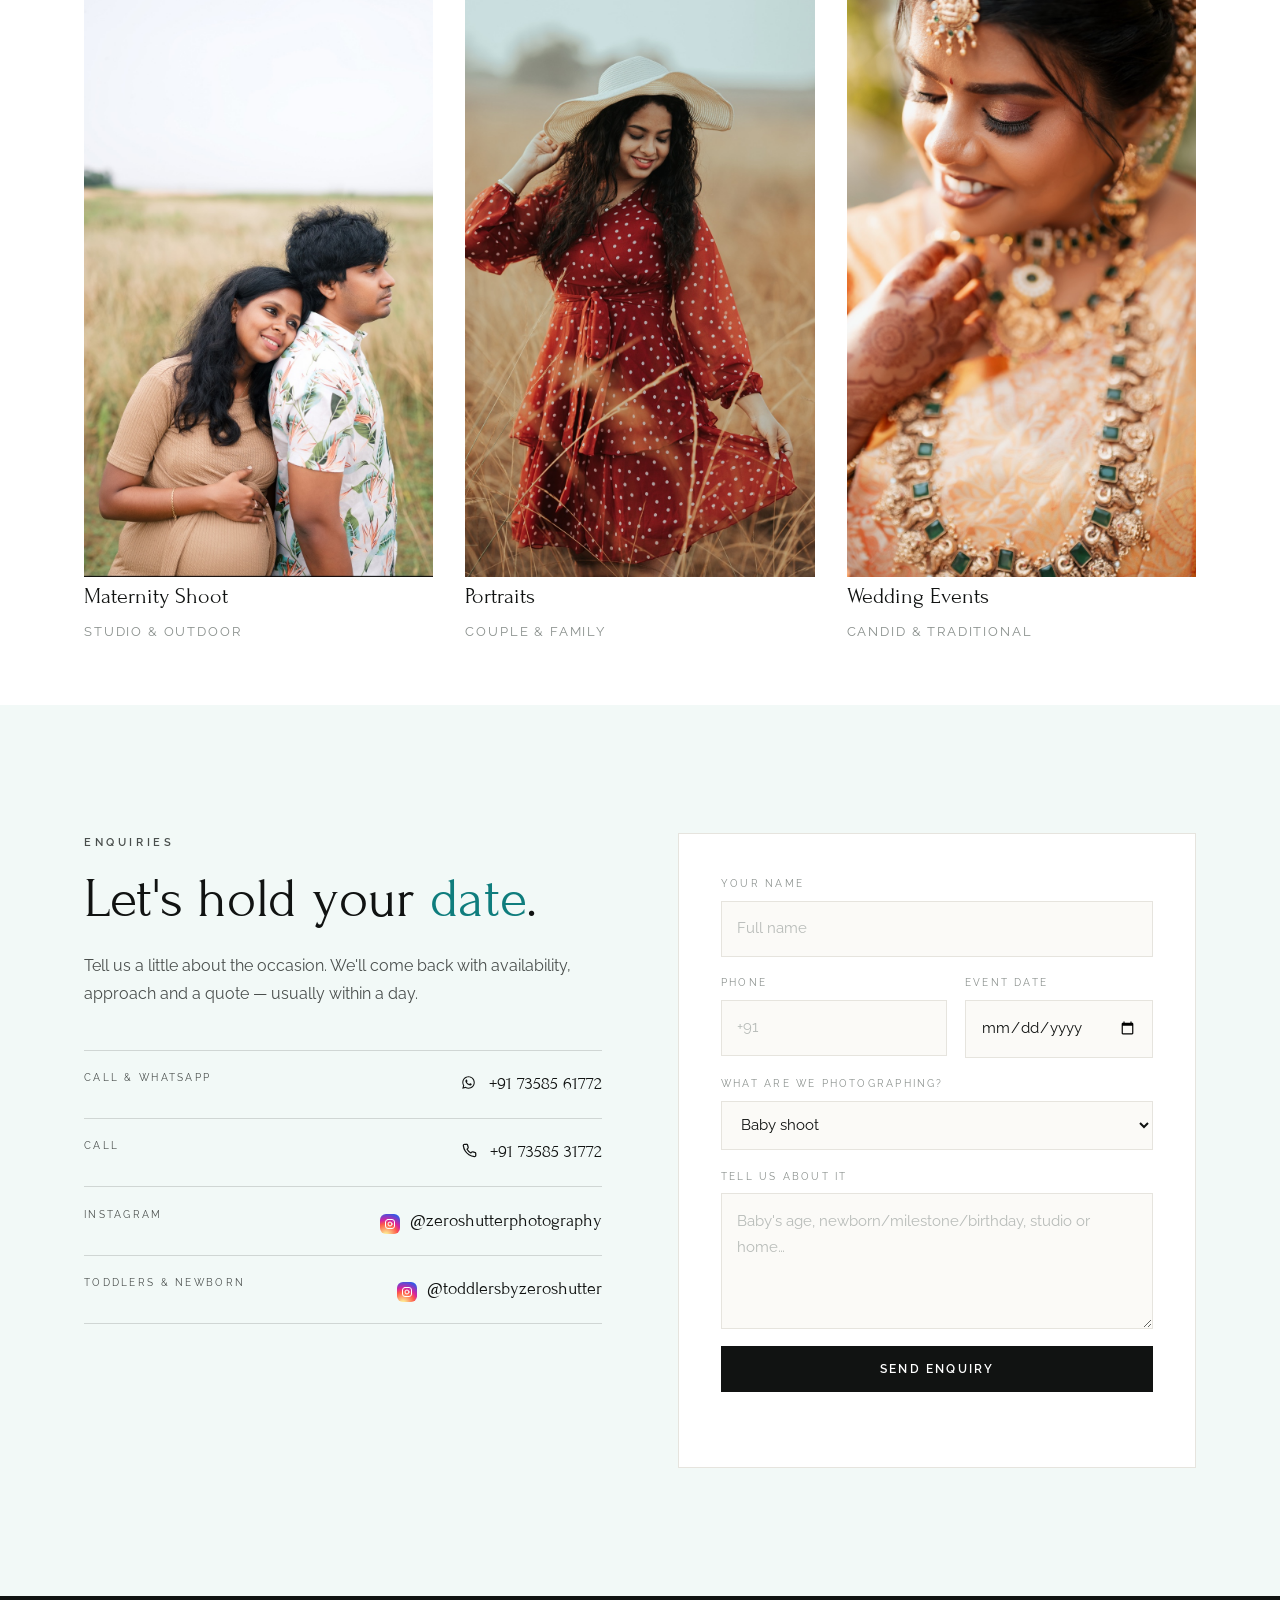
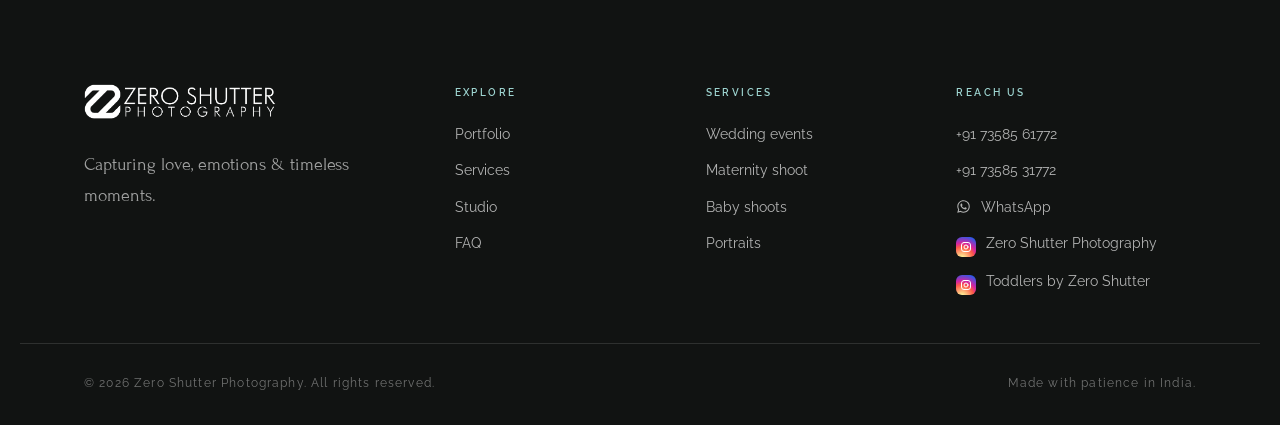
==== commit a7212b29: "Replace the last courtyard-couple photo with the red-dress portrait The "Other crafts" Portraits car" ====
--- a/baby-shoots.html
+++ b/baby-shoots.html
@@ -219,7 +219,7 @@
           <p>Studio &amp; outdoor</p>
         </a>
         <a class="cross__item reveal" href="portraits.html">
-          <span class="cross__media"><img src="assets/images/gallery/couple-1.jpg" alt="" loading="lazy"></span>
+          <span class="cross__media"><img src="assets/images/gallery/portrait-2.jpg" alt="" loading="lazy"></span>
           <h3>Portraits</h3>
           <p>Couple &amp; family</p>
         </a>
--- a/assets/css/style.css
+++ b/assets/css/style.css
@@ -631,7 +631,7 @@
   gap:clamp(2.2rem,6vw,5rem);align-items:start;
 }
 .faq__intro .heading{margin-bottom:1.4rem;}
-.faq__aside{color:var(--ink-soft);max-width:34ch;margin:0 0 2rem;}
+.faq__aside{color:var(--ink-soft);max-width:none;margin:0 0 2rem;}
 
 .acc{border-bottom:1px solid var(--line);}
 .acc summary{
@@ -1047,7 +1047,8 @@
 
   .story__grid,.faq__grid,.contact__grid{grid-template-columns:1fr;}
   .page-hero__grid,.detail__grid{grid-template-columns:1fr;}
-  .page-hero{padding-top:7.5rem;}
+  .page-hero{padding-top:6.5rem;}
+  .page-hero .page-hero__media{order:-1;}
   .page-hero__media{max-width:100%;}
   .svc-row{grid-template-columns:1fr;gap:2rem;}
   .svc-row:nth-child(even) .svc-row__media{order:0;}
@@ -1060,7 +1061,7 @@
 }
 
 @media (max-width:640px){
-  .hero__gallery{aspect-ratio:2/3;}
+  .hero__gallery{aspect-ratio:100/165;}
   .filters{
     flex-wrap:nowrap;overflow-x:auto;-webkit-overflow-scrolling:touch;
     scrollbar-width:none;
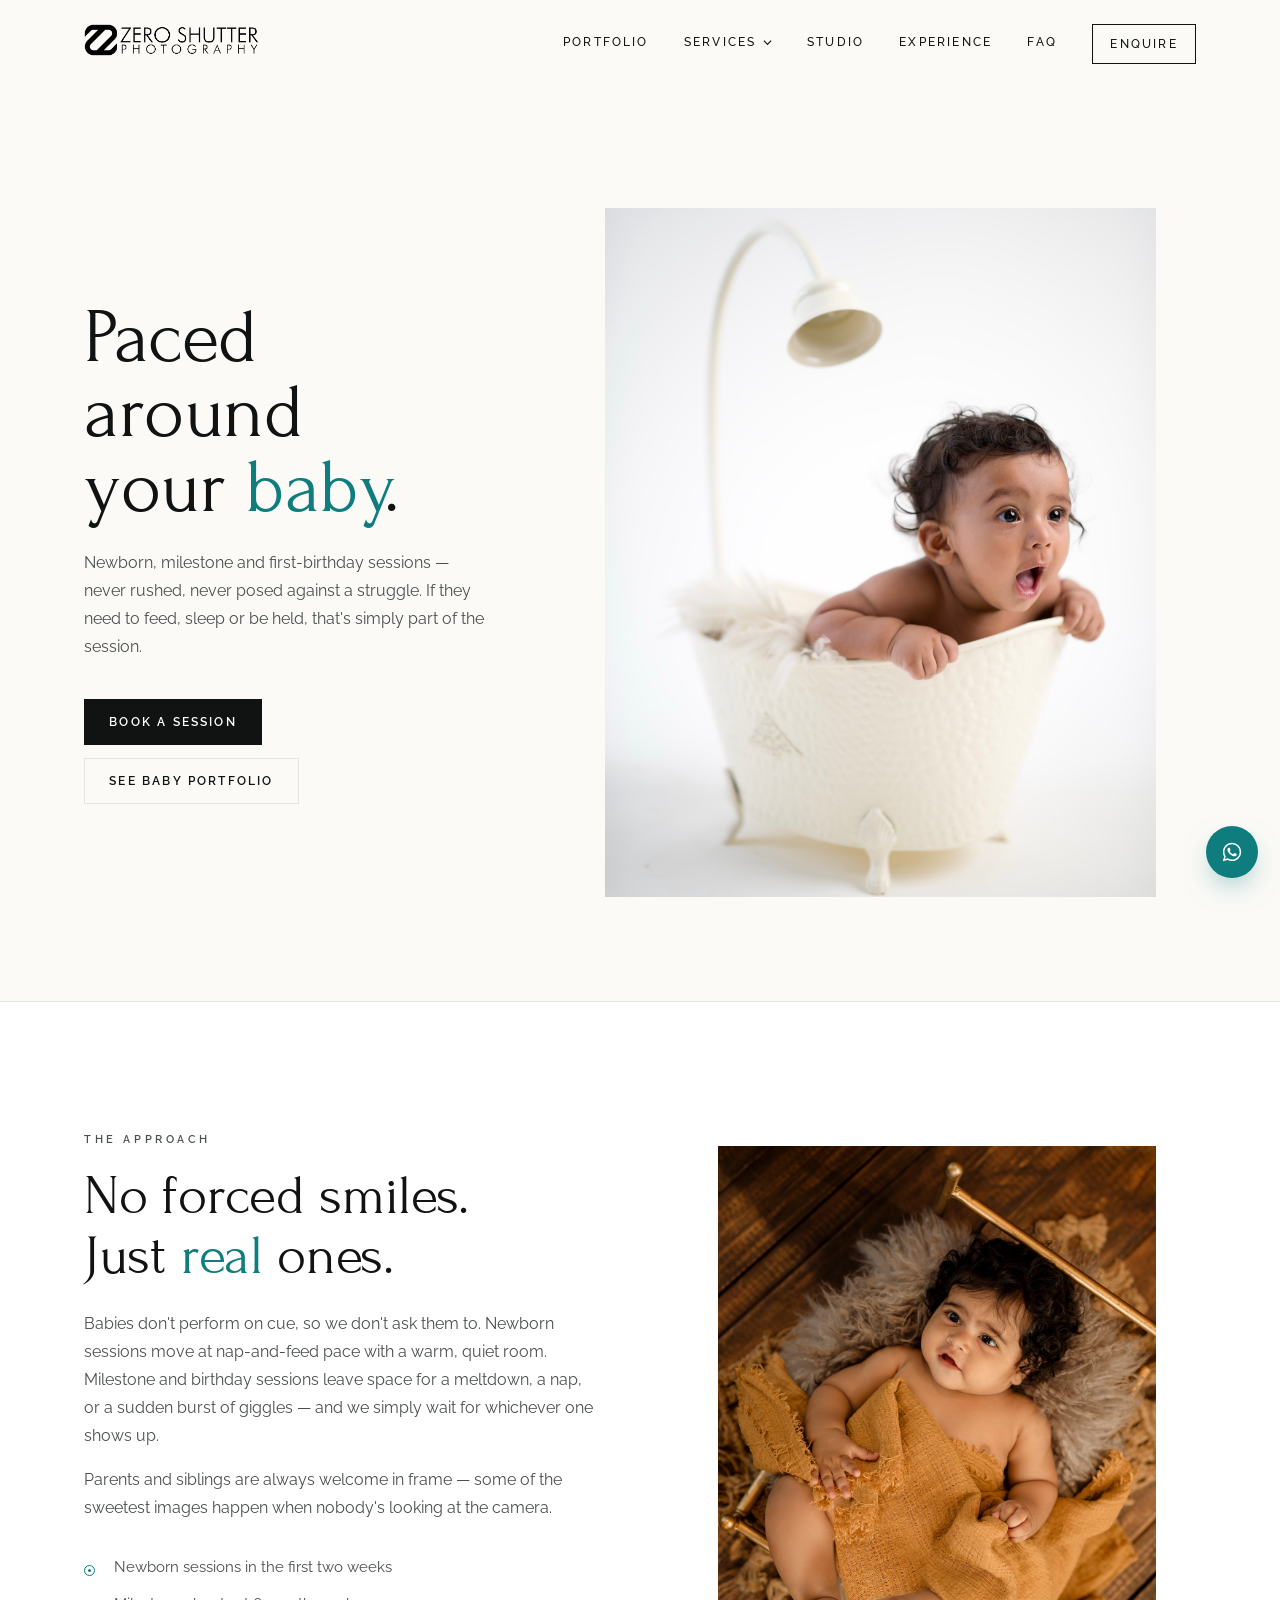
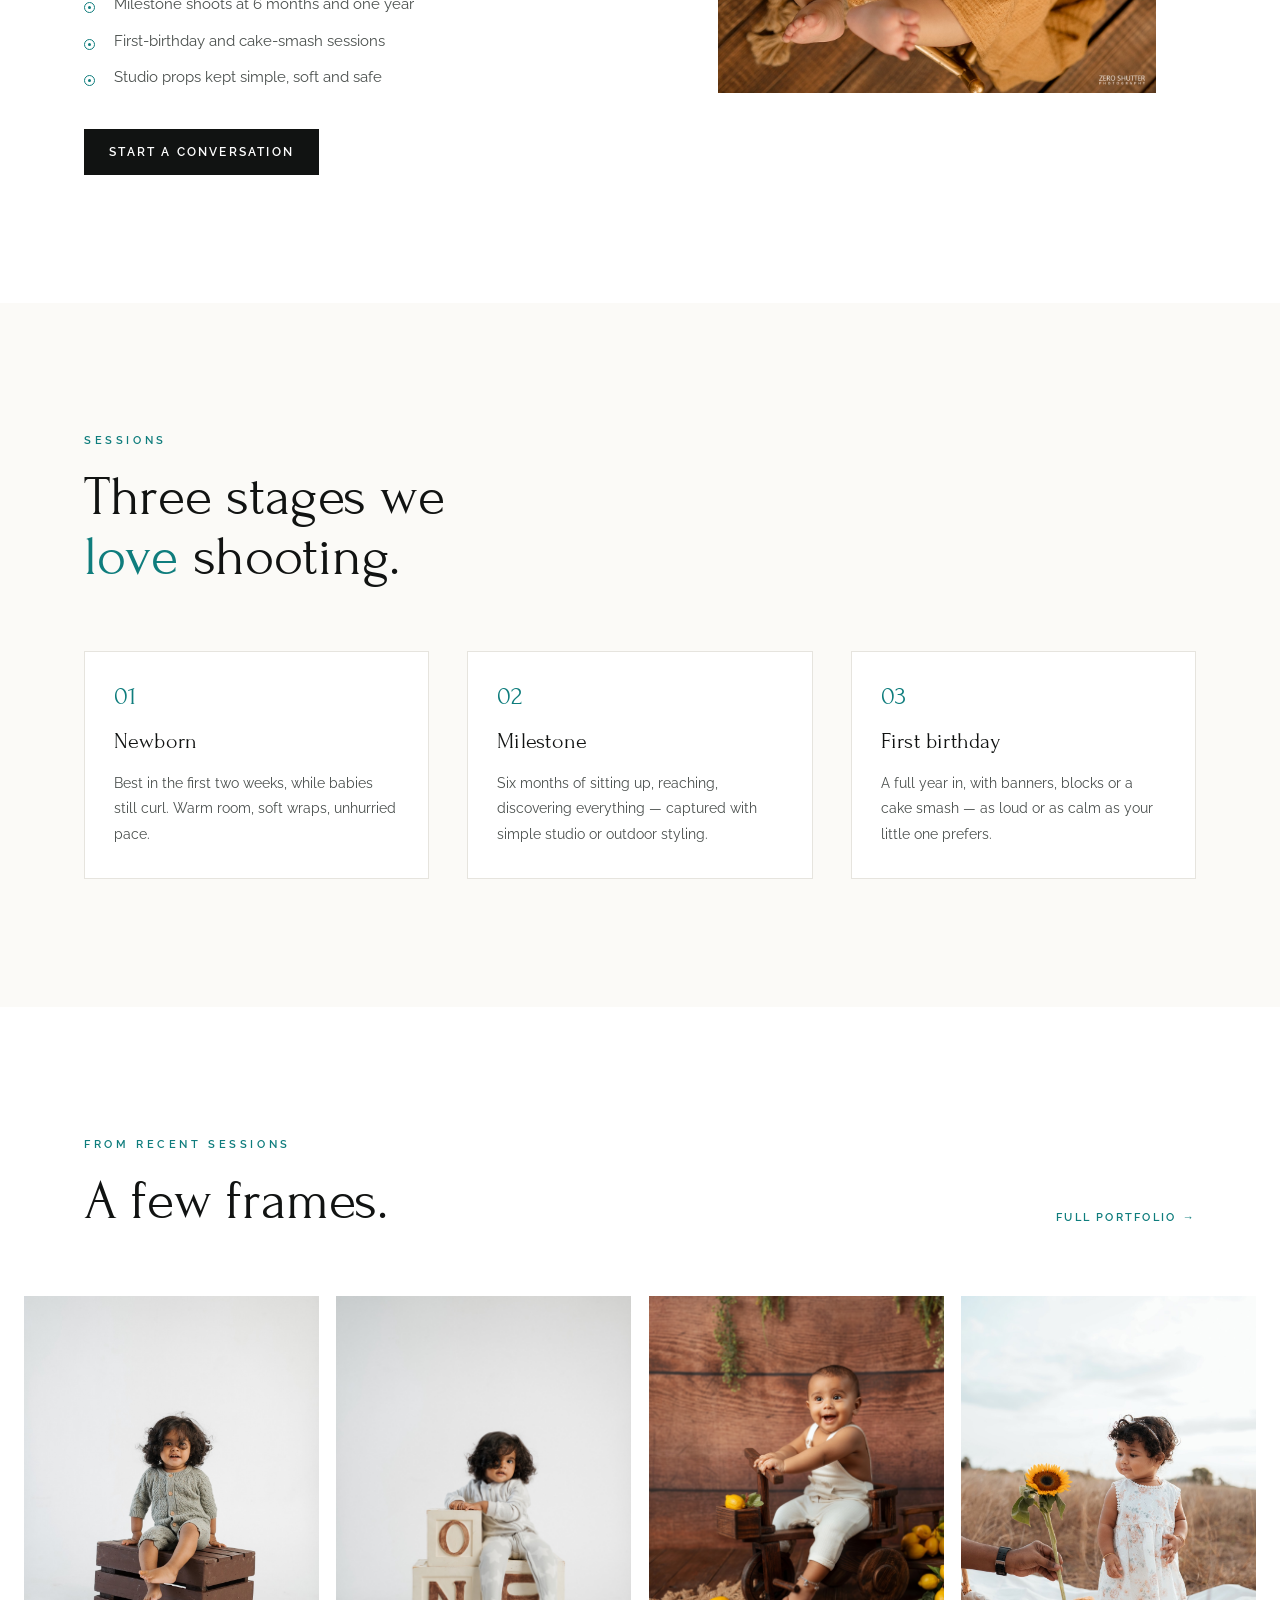
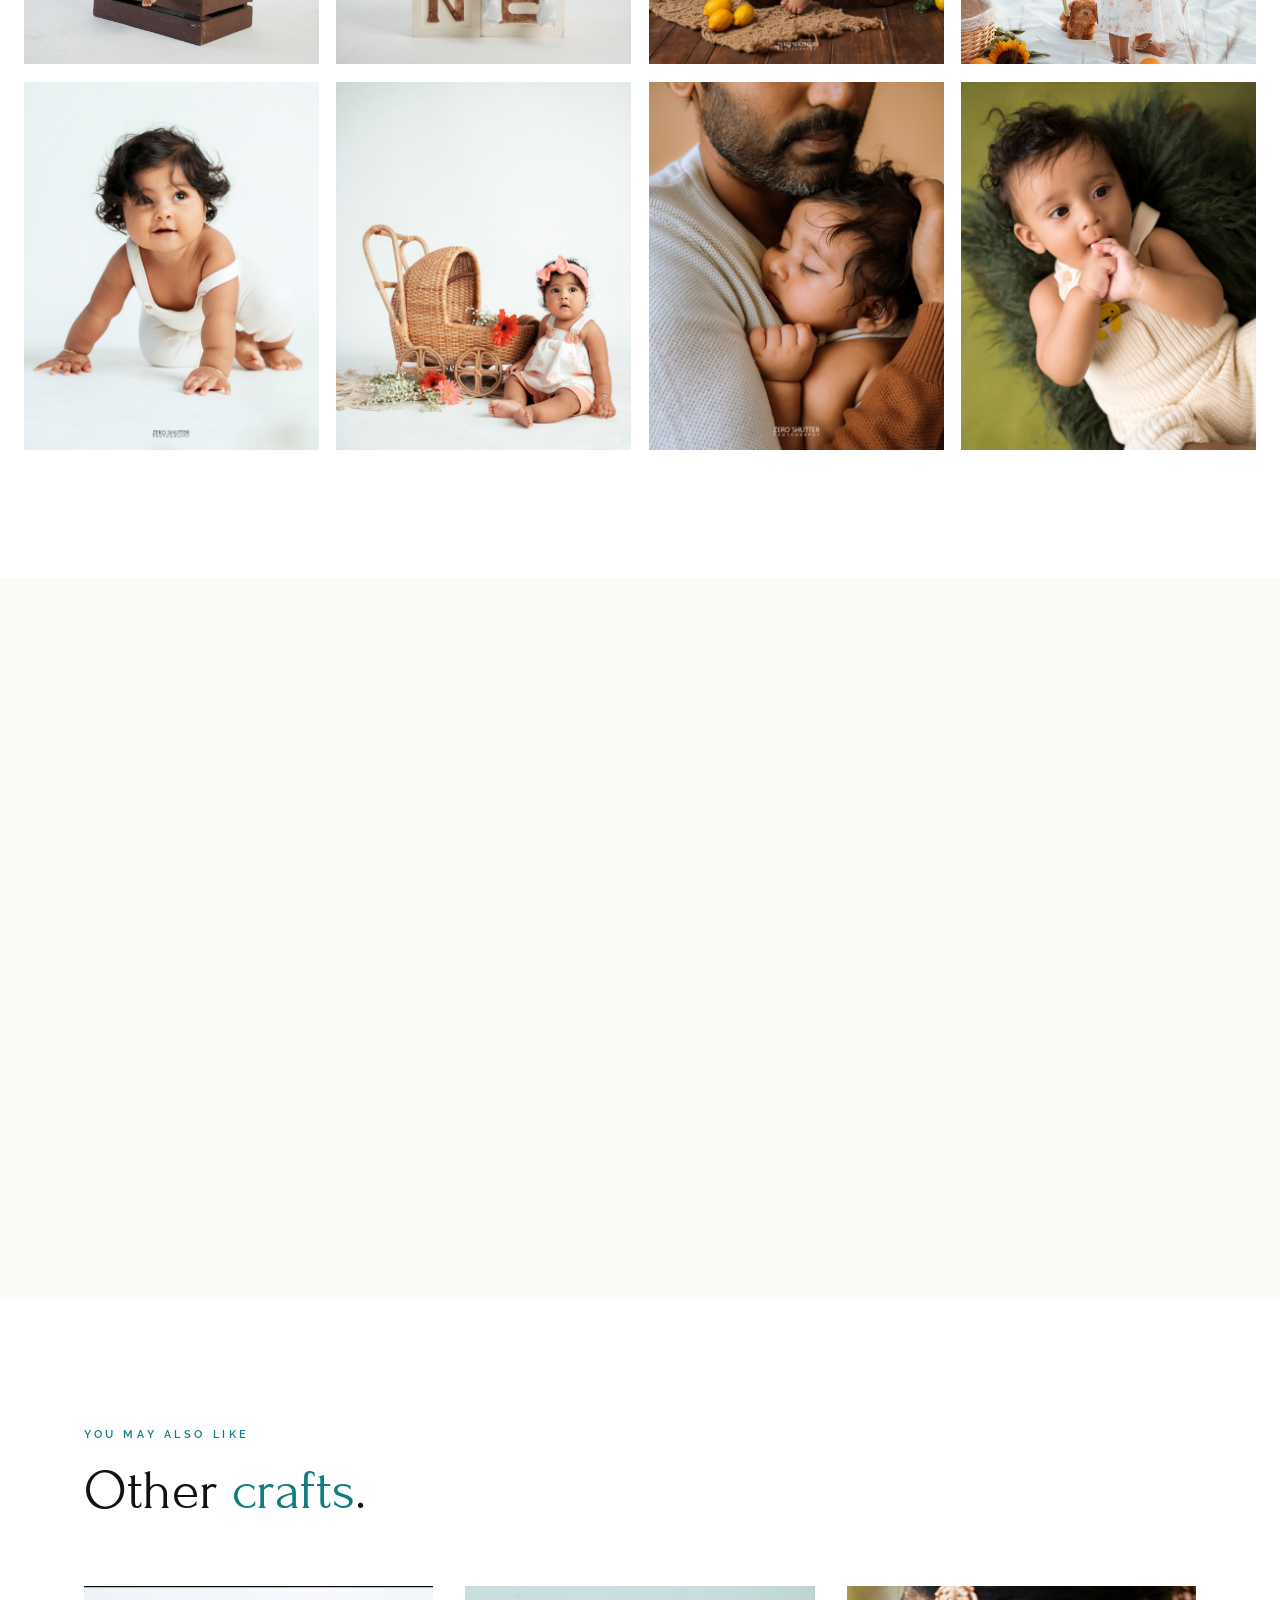
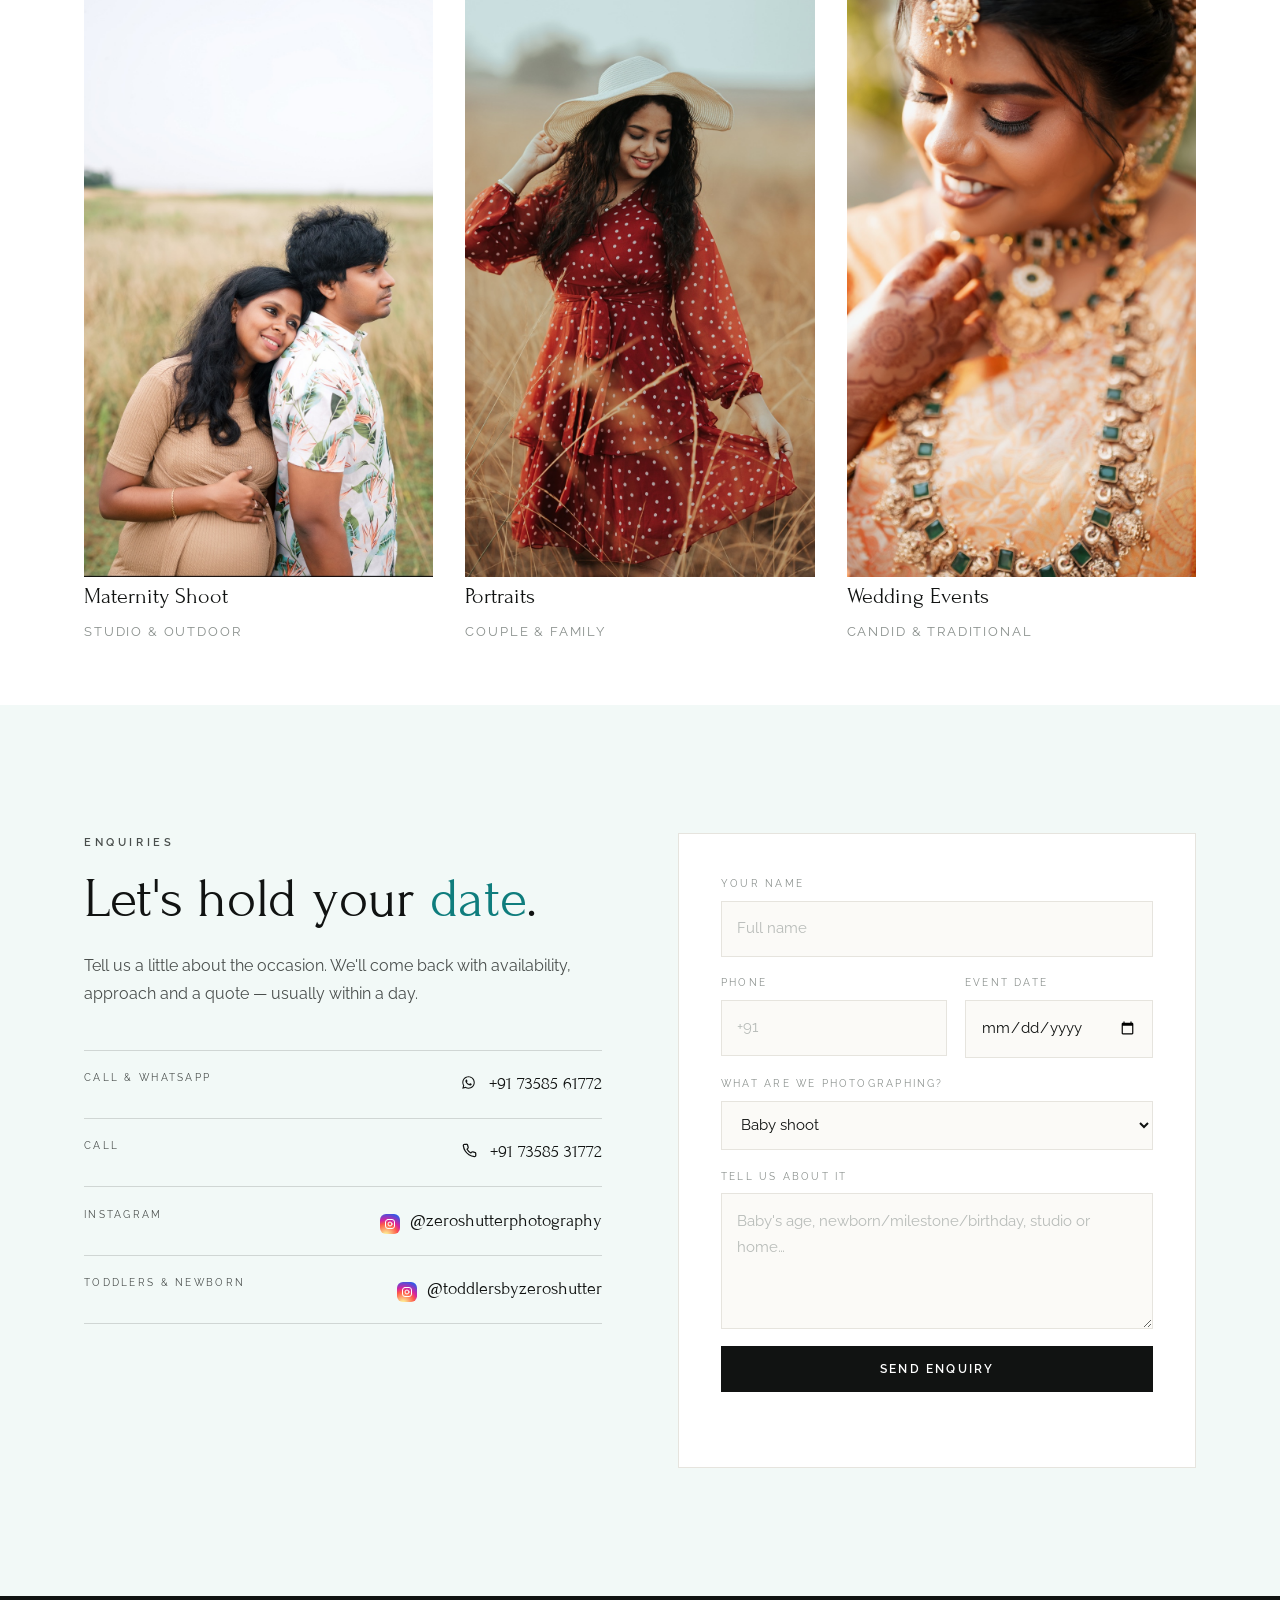
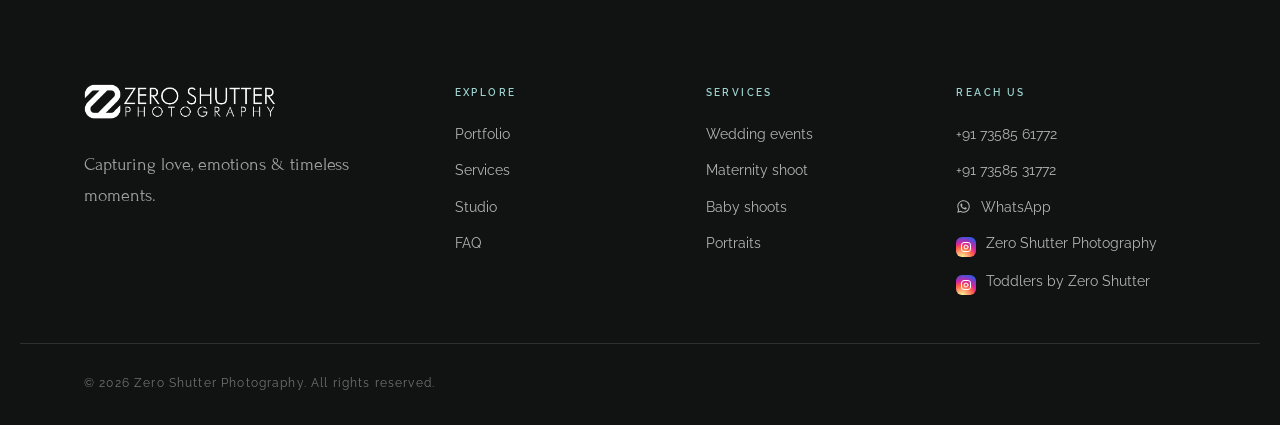
==== commit e1138da4: "Remove the "Made with patience in India." footer line Removed from the footer on all six pages; the " ====
--- a/baby-shoots.html
+++ b/baby-shoots.html
@@ -318,7 +318,6 @@
 
   <div class="shell footer__base">
     <p>&copy; <span id="year"></span> Zero Shutter Photography. All rights reserved.</p>
-    <p>Made with patience in India.</p>
   </div>
 </footer>
 
--- a/assets/css/style.css
+++ b/assets/css/style.css
@@ -144,7 +144,7 @@
   display:grid;place-items:center;
   transition:opacity .7s var(--ease), visibility .7s;
 }
-.loader.is-done{opacity:0;visibility:hidden;}
+.loader.is-done{opacity:0;visibility:hidden;pointer-events:none;}
 .loader__mark img{width:min(260px,55vw);opacity:0;animation:markIn 1.1s var(--ease) forwards;}
 @keyframes markIn{to{opacity:1;}}
 
@@ -1048,8 +1048,13 @@
   .story__grid,.faq__grid,.contact__grid{grid-template-columns:1fr;}
   .page-hero__grid,.detail__grid{grid-template-columns:1fr;}
   .page-hero{padding-top:6.5rem;}
-  .page-hero .page-hero__media{order:-1;}
+  /* The figure carries a default 40px side margin; trimming it makes the photo 20% larger. */
+  .page-hero .page-hero__media{order:-1;margin-inline:max(0px,calc(48px - 10%));}
   .page-hero__media{max-width:100%;}
+
+  /* Phone numbers: a touch-sized tap area (about 44px) without changing the layout. */
+  .contact__list a[href^="tel:"],
+  .footer__nav a[href^="tel:"]{display:block;padding-block:.65rem;margin-block:-.65rem;}
   .svc-row{grid-template-columns:1fr;gap:2rem;}
   .svc-row:nth-child(even) .svc-row__media{order:0;}
   .svc-row__media{max-width:440px;}
